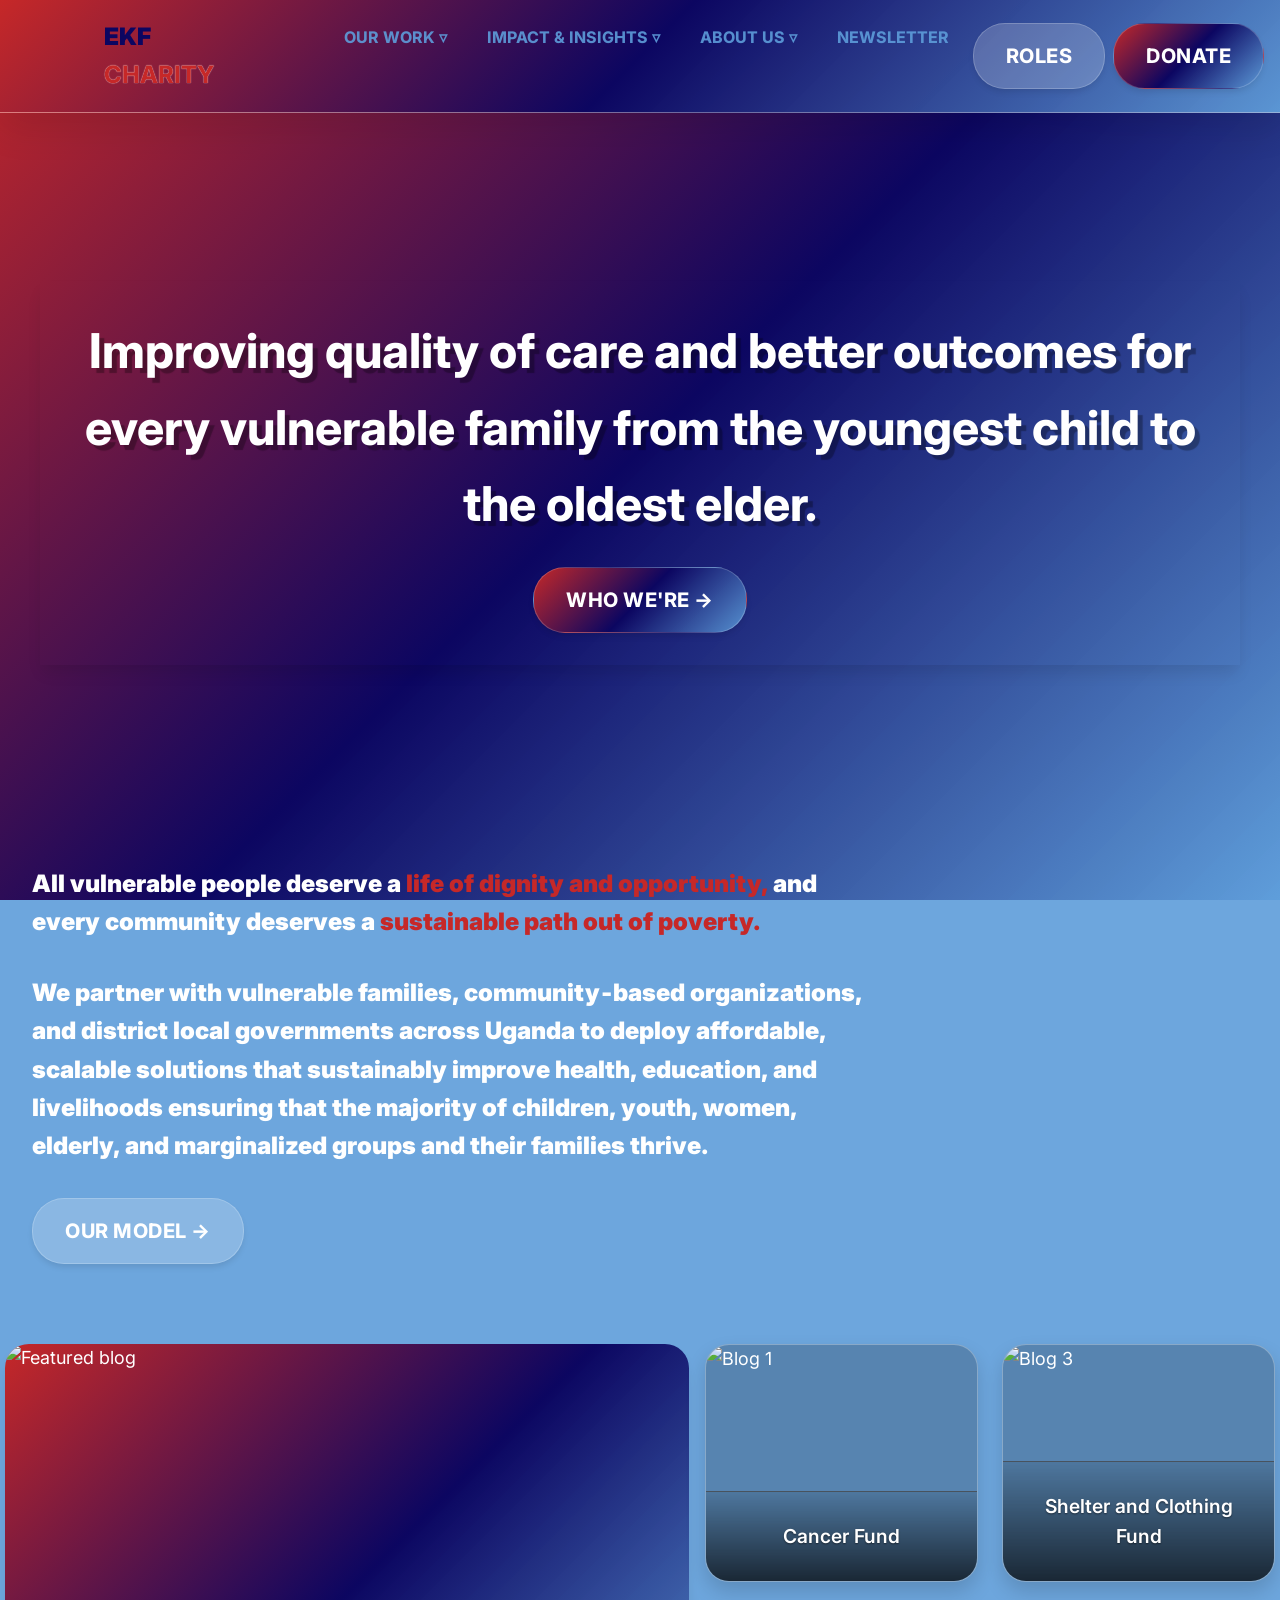
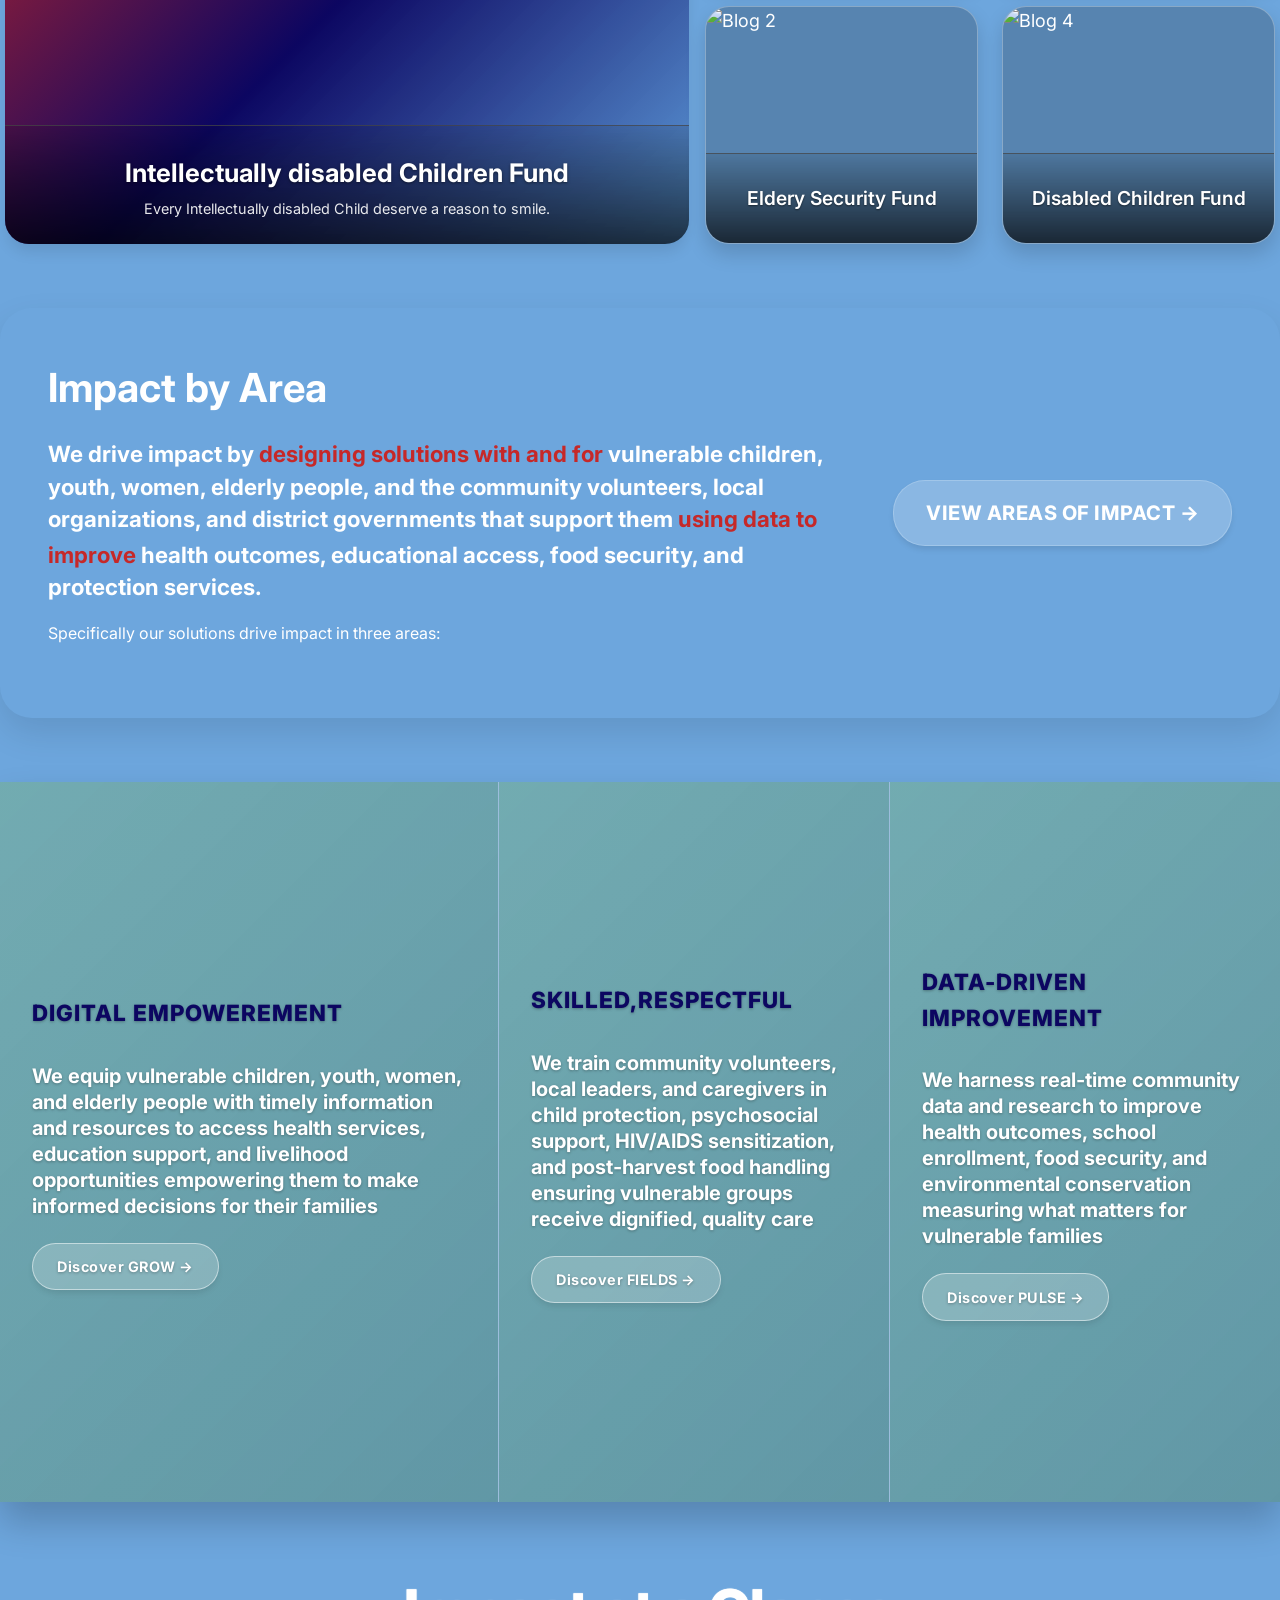
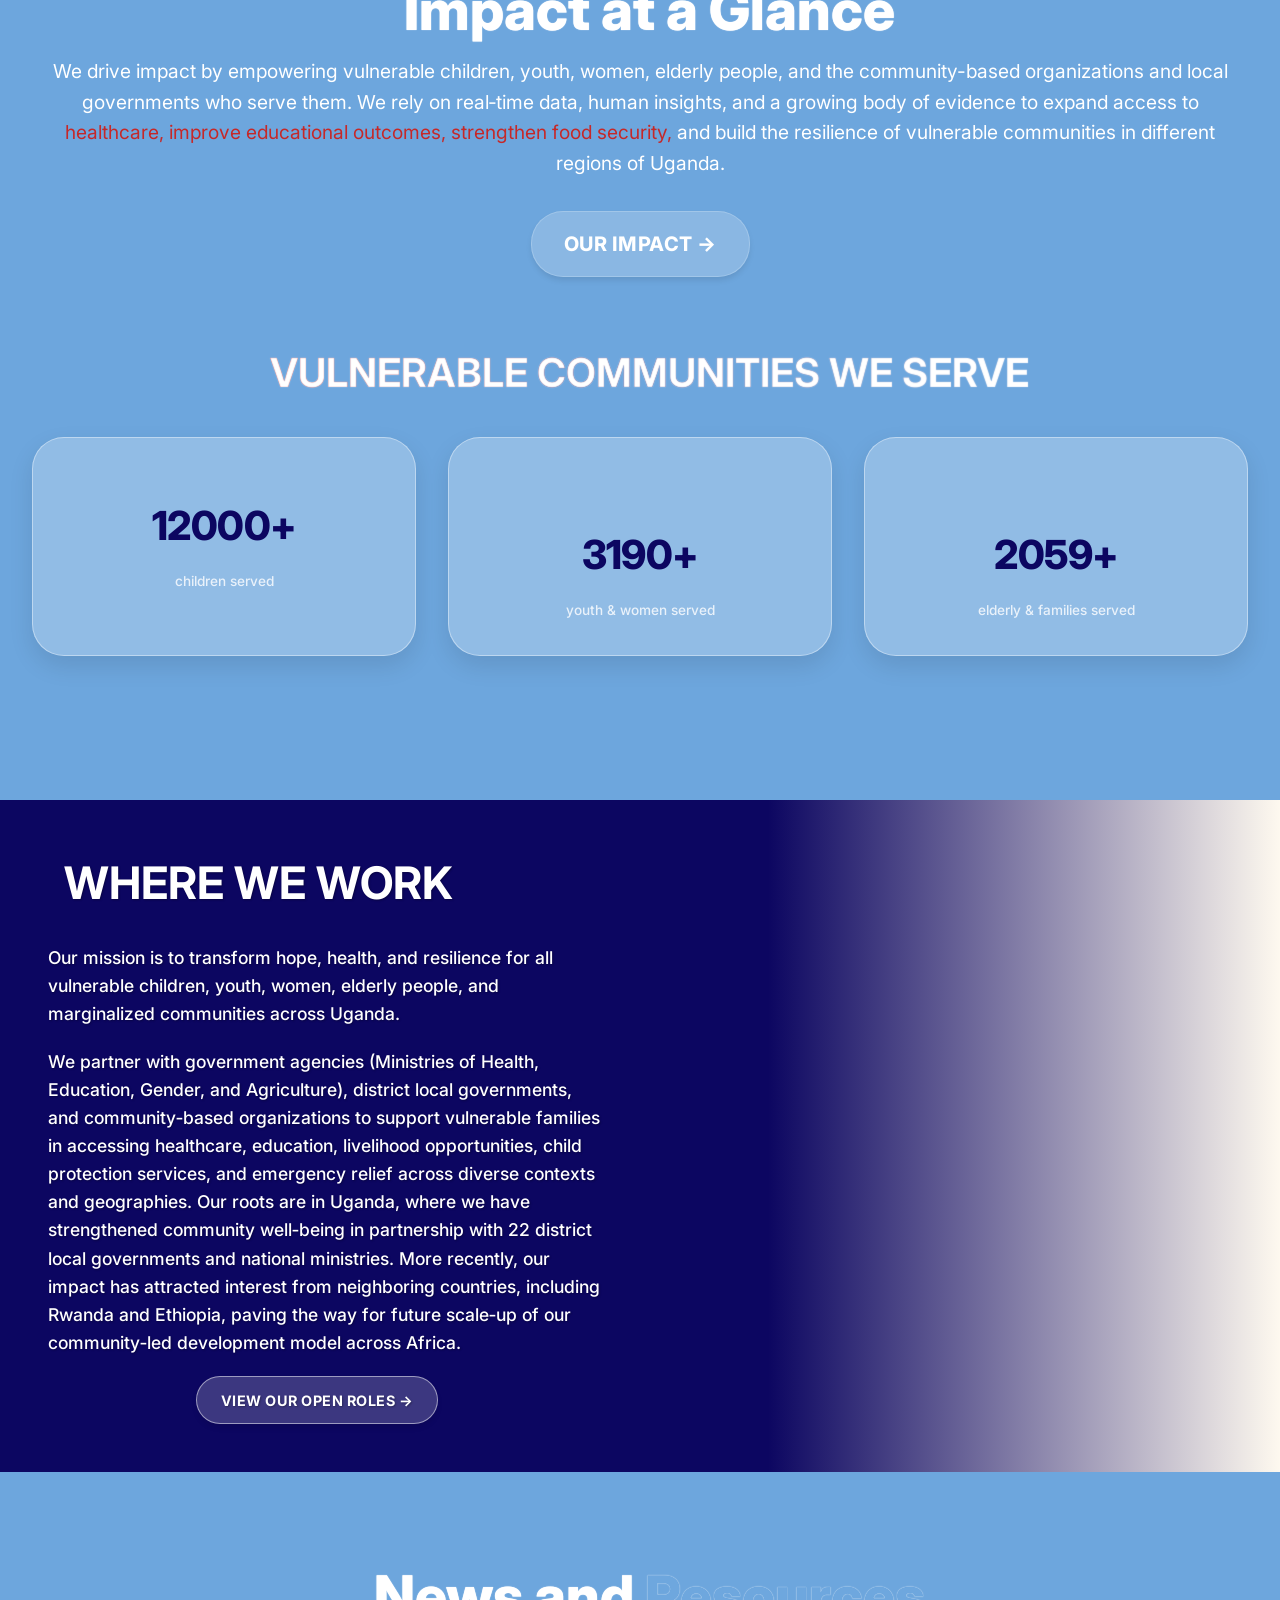
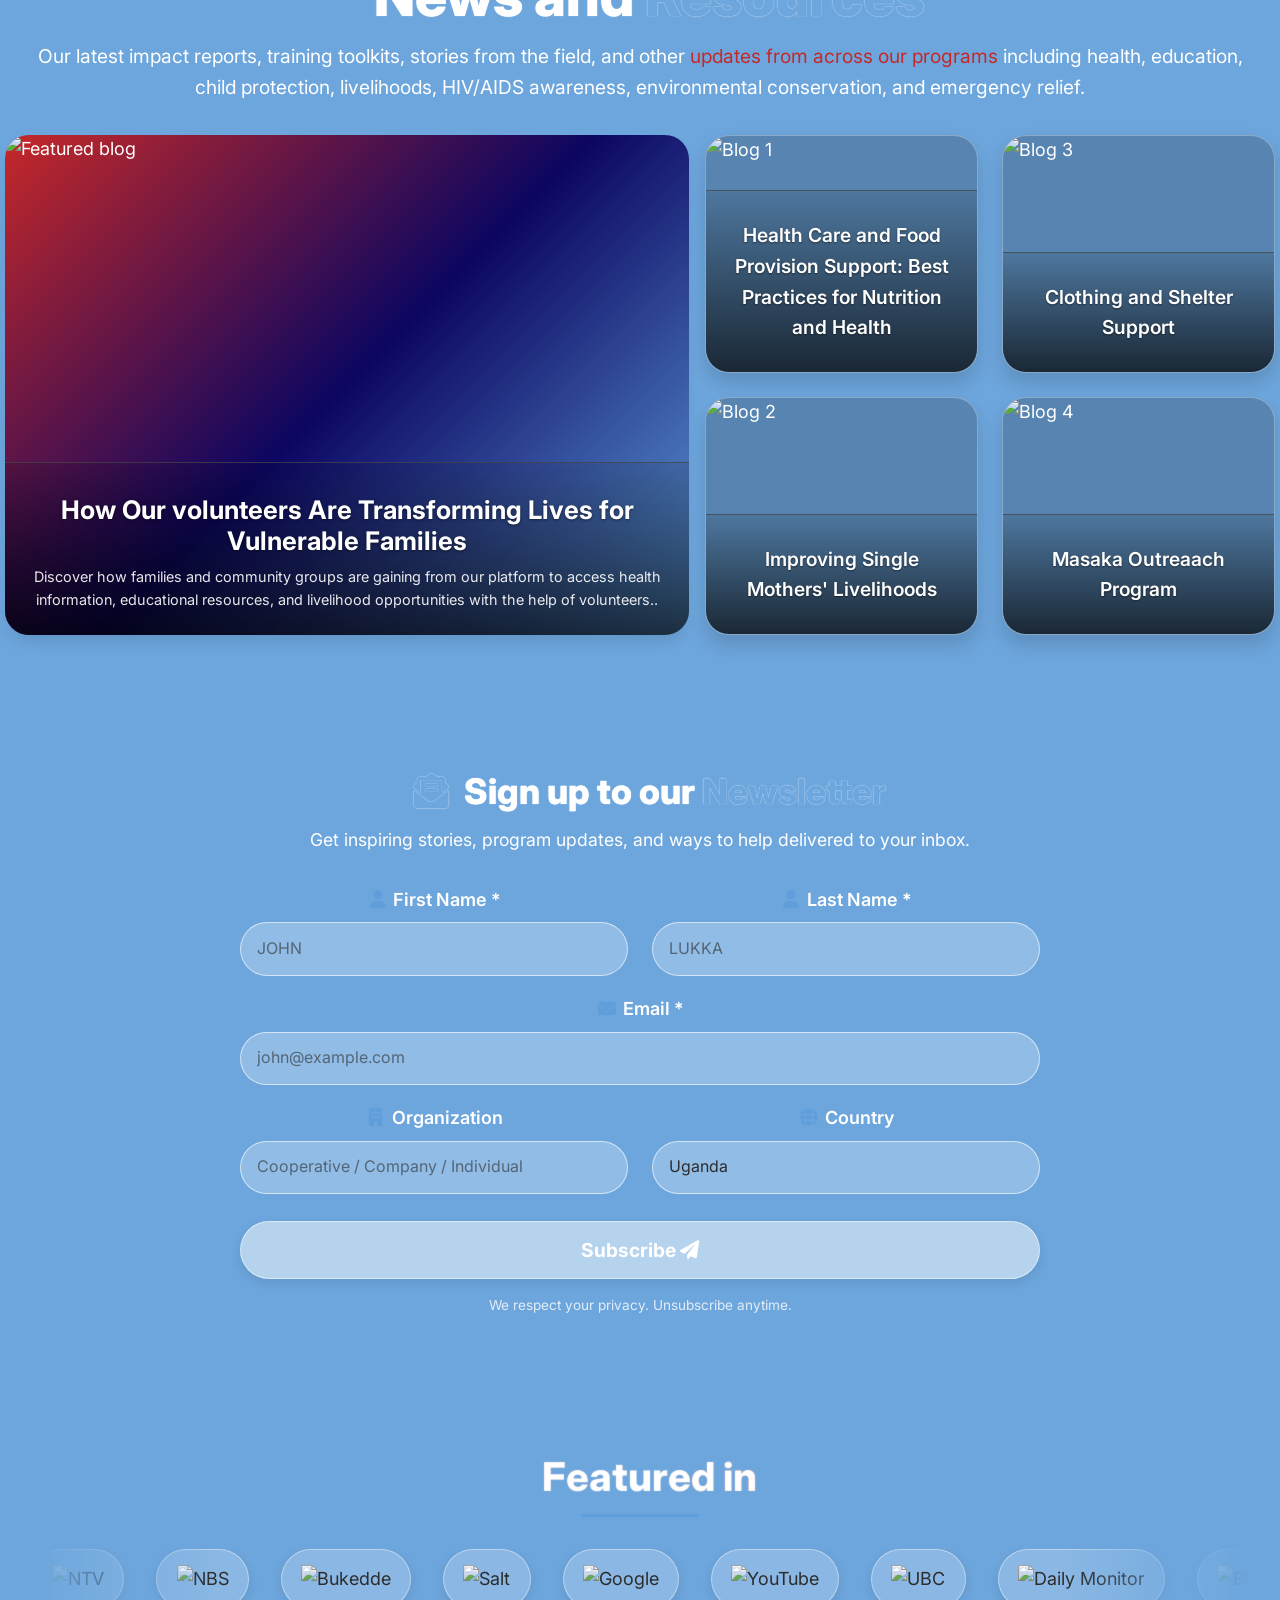
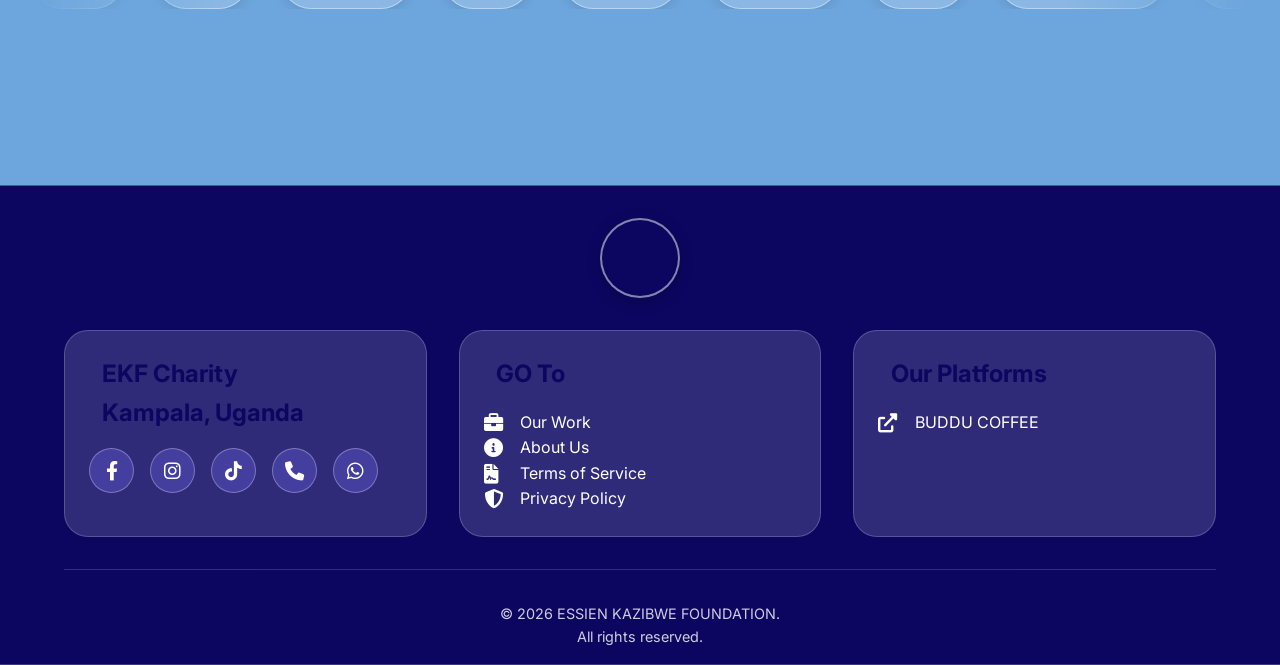
==== index.html @ 48230e26 "Add files via upload" ====
<!DOCTYPE html>
<html lang="en">
<head>
    <meta charset="UTF-8">
    <meta name="viewport" content="width=device-width, initial-scale=1.0">
    <title>EKF-Charity | The Charitable Destiny Changer</title>
    <!-- Font Awesome 6 (icons) & Google Font for readability -->
    <link rel="stylesheet" href="https://cdnjs.cloudflare.com/ajax/libs/font-awesome/6.0.0-beta3/css/all.min.css">
    <link href="https://fonts.googleapis.com/css2?family=Inter:opsz,wght@14..32,400;14..32,600;14..32,700&display=swap" rel="stylesheet">
    <link rel="stylesheet" href="style.css">
</head>
<body>

<!-- NAVIGATION BAR (Red & Green theme) -->
    <nav class="navbar">
        <div class="nav-container">
            <div class="logo">
                <i class="i-container" style= "background-image: url(images/logo.jpeg);"></i>
                <div class= "logo-container">
                <p><span>EKF</span></p>
                <p><span class="highlight">CHARITY</span></p>
                </div>    
            </div>
            <ul class="nav-menu" id="nav-menu">
                <div class="dropdown">

                    <a href="our-work.html" class="dropbtn" id="about-main-btn"><span>OUR WORK ▿</span></a>
                <div class="dropdown-content">
                    <a href="our-work.html#our-model">OUR MODEL</a>
                    <a href="our-work.html#sustainability">SUSTAINABILITY</a>
                    <a href="our-work.html#where-we-work">WHERE WE WORK</a>

                </div>
            </div>
                <div class="dropdown">
                <a href="impact-insights.html" class="dropbtn" id="about-main-btn"><span>IMPACT & INSIGHTS ▿</span></a>
                <div class="dropdown-content">
                    <a href="impact-insights.html#impact-at-a-glance">IMPACT AT A GLANCE</a>
                    <a href="impact-insights.html#impact-by-area">IMPACT BY AREA</a>
                    <a href="impact-insights.html#data-driven-impact">DATA-DRIVEN IMPACT</a>
                    <a href="impact-insights.html#impact-reports">IMPACT REPORTS</a>
                </div>
            </div>
                <div class="dropdown">
                <a href="about.html" class="dropbtn" id="about-main-btn"><span>ABOUT US ▿</span></a>
                <div class="dropdown-content">
                    <a href="about.html#mission-vision-01">MISSION & VISION</a>
                    <a href="about.html#our-team-01">OUR TEAM</a>
                    <a href="about.html#leadership-team">LEADERSHIP TEAM</a>
                    <a href="about.html#board-of-directors">BOARD OF DIRECTORS</a>
                    <a href="about.html#partners">PARTNERS</a>
                </div>
            </div>

            <div class="dropdown">
                <a href="#newsletter" class="dropbtn" id="about-main-btn"><span>NEWSLETTER</span></a>
                </div>

                <a class="btn-secondary" href="role.html">ROLES</a>
                <a class="btn-primary" href="https://flutterwave.com/donate/7qypp03qs9et">DONATE</a>
            </ul>
            <div class="hamburger"><i class="fas fa-bars"></i></div>
        </div>
    </nav>
    

    <!-- MAIN CONTENT  all "pages" are sections hidden/shown via JS -->
    <main>
        <!-- HERO SECTION (part of Home, but visible on all pages? We'll place it inside home) -->

        <section class="hero-section" id="hero">
            <div class="hero" style="background-image: url('images/index-img.jpg');">
                <div class="hero-overlay"></div>
                <div class="hero-content">
                    <h1 class="animate-up">Improving quality of care and better outcomes for every vulnerable family  from the youngest child to the oldest elder.</h1>
                   <div class="hero-buttons animate-up delay-2">
                        <a class="btn-primary" href="about.html">WHO WE'RE →</a>
                    </div>
                </div>
            </div>
        </section>
<div>
           <section class="welcome-section" id="welcome-section"> <!--line 1378-->
            <div class="welcome">
                <div class="welcome-overlay"></div>
                <div class="welcome-content">
                    <p class="animate-up">All vulnerable people deserve a <span>life of dignity and opportunity,</span> and<br>every community deserves a <span>sustainable path out of poverty.</span></p>
                    <p class="partner">We partner with vulnerable families, community‑based organizations, and district local governments across Uganda to deploy affordable, scalable solutions that sustainably improve health, education, and livelihoods ensuring that the majority of children, youth, women, elderly, and marginalized groups and their families thrive.</p>
                   <div class="welcome-buttons animate-up delay-2">
                        <a class="btn-secondary" href="our-work.html#our-model">OUR MODEL →</a>
                    </div>
                </div>
            </div>
        </section>
    </div>


    <div class="blog-grid">
    <!-- Featured blog (full height on left) -->
    <a href="https://flutterwave.com/donate/7qypp03qs9et" class="blog-featured">
        <div class="blog-card">
            <img src="images/help.jpg" alt="Featured blog">
            <div class="blog-overlay">
                <span class="blog-sticker"> DONATE</span>
                <h3>Intellectually disabled Children Fund</h3>
                   <p>Every Intellectually disabled Child deserve a reason to smile.</p>
            </div>
        </div>
    </a>

    <!-- Right side: two columns, each with two stacked blogs -->
    <div class="blog-columns">
        <div class="blog-col">
            <a href="https://flutterwave.com/donate/7qypp03qs9et" class="blog-item">
                <div class="blog-card">
                    <img src="images/sick.jpg" alt="Blog 1">
                    <div class="blog-overlay">
                        <span class="blog-sticker">DONATE</span>
                        <h4>Cancer Fund</h4>
                    </div>
                </div>
            </a>
            <a href="https://flutterwave.com/donate/7qypp03qs9et" class="blog-item">
                <div class="blog-card">
                    <img src="images/eldery.jpg" alt="Blog 2">
                    <div class="blog-overlay">
                        <span class="blog-sticker">DONATE</span>
                        <h4>Eldery Security Fund</h4>
                    </div>
                </div>
            </a>
        </div>
        <div class="blog-col">
            <a href="https://flutterwave.com/donate/7qypp03qs9et" class="blog-item">
                <div class="blog-card">
                    <img src="images/home.jpg" alt="Blog 3">
                    <div class="blog-overlay">
                        <span class="blog-sticker">DONATE</span>
                        <h4>Shelter and Clothing Fund</h4>
                    </div>
                </div>
            </a>
            <a href="https://flutterwave.com/donate/7qypp03qs9et" class="blog-item">
                <div class="blog-card">
                    <img src="images/food.jpg" alt="Blog 4">
                    <div class="blog-overlay">
                        <span class="blog-sticker">DONATE</span>
                        <h4>Disabled Children Fund</h4>
                    </div>
                </div>
            </a>
        </div>
    </div>
    </div>

    <section class="split-section" style="border: none; background: none;">
    <div class="split-container">
        <div class="split-text">
            <h2>Impact by Area</h2>
            <p class="lead">We drive impact by <span style="color: var(--red);">designing solutions with and for</span> vulnerable children, youth, women, elderly people, and the community volunteers, local organizations, and district governments that support them  <span style="color: var(--red);">using data to improve</span> health outcomes, educational access, food security, and protection services.</p>
            <p class="white">Specifically our solutions drive impact in three areas:</p>

        </div>
        <a class="btn-secondary" href="impact-insights.html#impact-area">VIEW AREAS OF IMPACT →</a>
    </div>
</section>
    
<section class="pulse-section" id="pulse-section">
    <div class="pulse" id="pulse-bg" style="background-image: url('images/impat-img.jpg');">
        <div class="team-columns">
            <!-- Column 1 (Mission)  wider -->
            <div class="team-column mission-column" data-bg="images/info.jpg">
               <div class="column-overlay"></div>
                <div class="column-content">
                    <h3>DIGITAL EMPOWEREMENT</h3>
                    <p class="quote">
                        We equip vulnerable children, youth, women, and elderly people with timely information and resources to access health services, education support, and livelihood opportunities  empowering them to make informed decisions for their families
                    </p>
                    <a class="btn-secondary col-btn" href="grow.html">Discover GROW →</a>
                </div>
            </div>
            <!-- Column 2 (Vision) -->
            <div class="team-column vision-column" data-bg="images/trainer.jpg">
                <div class="column-overlay"></div>
                <div class="column-content">
                    <h3>SKILLED,RESPECTFUL</h3>
                    <p class="quote">
                        We train community volunteers, local leaders, and caregivers in child protection, psychosocial support, HIV/AIDS sensitization, and post‑harvest food handling  ensuring vulnerable groups receive dignified, quality care
                    </p>
                    <a class="btn-secondary col-btn" href="fields.html">Discover FIELDS →</a>
                </div>
            </div>
            <!-- Column 3 (Values) -->
            <div class="team-column values-column" data-bg="https://res.cloudinary.com/dxd5hibh7/image/upload/v1773681238/IMG-20260316-WA0012_pb2olm.jpg">
                <div class="column-overlay"></div>
                <div class="column-content">
                    <h3>DATA-DRIVEN IMPROVEMENT</h3>
                    <p class="quote">
                        We harness real‑time community data and research to improve health outcomes, school enrollment, food security, and environmental conservation  measuring what matters for vulnerable families
                    </p>
                    <a class="btn-secondary col-btn" href="pulse.html">Discover PULSE →</a>
                </div>
            </div>
        </div>
    </div>
</section>


             <section class="about-section" id="mission-vision" style="justify-content: center; align-items: center; text-align: center;">
            <h2>Impact at a Glance</h2>
            <div class="mission-block">
                    <p>We drive impact by empowering vulnerable children, youth, women, elderly people, and the community-based organizations and local governments who serve them. We rely on real‑time data, human insights, and a growing body of evidence to expand access to <span style="color: var(--red);">healthcare, improve educational outcomes, strengthen food security,</span> and build the resilience of vulnerable communities in different regions of Uganda.</p>
                     
            </div>

                     <a class="btn-secondary" href="impact-insights.html#impact-at-a-glance" style="margin-top: 2rem;">OUR IMPACT →</a>

             <div class="price-section"> <!--LINE 1457-->
    <h2><i class="fas fa-chart-simple"></i>VULNERABLE COMMUNITIES WE SERVE</h2>
    <div class="price-cards">
        <!-- Card 1: -->
        <div class="price-card">
            <div class="price-meter" data-target="20000">
                <div class="price-value">
                    <span class="price-number">0</span><span>+</span>
                </div>
                <small>children served</small>
                <div class="meter-bar" hidden>
                    <div class="meter-fill-1"></div>
                </div>
            </div>
        </div>

        <!-- Card 2:-->
        <div class="price-card">
            <i class="fa-thin fa-children"></i>
            <div class="price-meter" data-target="5500">
                <div class="price-value">
                    <span class="price-number">0</span><span>+</span>
                </div>
                <small>youth & women served</small>
                <div class="meter-bar" hidden>
                    <div class="meter-fill-2"></div>
                </div>
            </div>
        </div>

        <!-- Card 3:  -->
        <div class="price-card">
            <i class="fa-solid fa-people-roof"></i>
            <div class="price-meter" data-target="3550">
                <div class="price-value">
                    <span class="price-number">0</span><span>+</span>
                </div>
                <small>elderly & families served</small>
                <div class="meter-bar" hidden>
                    <div class="meter-fill-3"></div>
                </div>
            </div>
        </div>
    </div>
</div>

        </section>

         <!-- WHERE WE WORK -->
<section class="partnership-glassy">
    <div class="partnership-bg">
        <img src="images/where.jpg" alt="Where We Work" loading="lazy">
    </div>
    <div class="partnership-overlay"></div>
    <div class="partnership-content">
        <h2>WHERE WE WORK</h2>
        <p>Our mission is to transform hope, health, and resilience for all vulnerable children, youth, women, elderly people, and marginalized communities across Uganda.</p>
        <p>We partner with government agencies (Ministries of Health, Education, Gender, and Agriculture), district local governments, and community‑based organizations to support vulnerable families in accessing healthcare, education, livelihood opportunities, child protection services, and emergency relief across diverse contexts and geographies. Our roots are in Uganda, where we have strengthened community well‑being in partnership with 22 district local governments and national ministries. More recently, our impact has attracted interest from neighboring countries, including Rwanda and Ethiopia, paving the way for future scale‑up of our community‑led development model across Africa.</p>
        <div class="hero-buttons animate-up delay-2">
                        <a class="btn-secondary col-btn" href="role.html#positions" style="margin-left: -1rem;">VIEW OUR OPEN ROLES →</a>
        </div>
    </div>
</section>

            <section class="about-section" id="mission-vision">
            <h2>News and <span style="color: var(--sky-blue);">Resources</span></h2>
            <div class="mission-block">
                <p>Our latest impact reports, training toolkits, stories from the field, and other <span style="color: var(--red);">updates from across our programs</span> including health, education, child protection, livelihoods, HIV/AIDS awareness, environmental conservation, and emergency relief.</p>
            </div>
            </section>

            <div class="blog-grid">
    <!-- Featured blog (full height on left) -->
    <a href="images/volunteers.jpg" class="blog-featured">
        <div class="blog-card">
            <img src="images/volunteers.jpg" alt="Featured blog">
            <div class="blog-overlay">
                <span class="blog-sticker"><i class="fa-solid fa-blog"></i> BLOG</span>
                <h3>How Our volunteers Are Transforming Lives for Vulnerable Families</h3>
                <p>Discover how families and community groups are gaining from our platform to access health information, educational resources, and livelihood opportunities with the help of volunteers..</p>
            </div>
        </div>
    </a>

    <!-- Right side: two columns, each with two stacked blogs -->
    <div class="blog-columns">
        <div class="blog-col">
            <a href="images/yell.jpg" class="blog-item">
                <div class="blog-card">
                    <img src="images/yell.jpg" alt="Blog 1">
                    <div class="blog-overlay">
                        <span class="blog-sticker"><i class="fa-solid fa-blog"></i> BLOG</span>
                        <h4>Health Care and Food Provision Support: Best Practices for Nutrition and Health</h4>
                    </div>
                </div>
            </a>
            <a href="images/mother-img.jpg" class="blog-item">
                <div class="blog-card">
                    <img src="images/mother-img.jpg" alt="Blog 2">
                    <div class="blog-overlay">
                        <span class="blog-sticker"><i class="fa-solid fa-blog"></i> BLOG</span>
                        <h4>Improving Single Mothers' Livelihoods</h4>
                    </div>
                </div>
            </a>
        </div>
        <div class="blog-col">
            <a href="images/give.jpg" class="blog-item">
                <div class="blog-card">
                    <img src="images/give.jpg" alt="Blog 3">
                    <div class="blog-overlay">
                       <span class="blog-sticker"><i class="fa-solid fa-blog"></i> BLOG</span>
                        <h4>Clothing and Shelter Support</h4>
                    </div>
                </div>
            </a>
            <a href="images/love.jpg" class="blog-item">
                <div class="blog-card">
                    <img src="images/love.jpg" alt="Blog 4">
                    <div class="blog-overlay">
                        <span class="blog-sticker"><i class="fa-solid fa-blog"></i> BLOG</span>
                        <h4>Masaka Outreaach Program</h4><span id="newsletter"></span>
                    </div>
                </div>
            </a>
        </div>
    </div>
    </div>

    <section class="about-section" id="mission-vision">
         <section class="newsletter-section">
    <div class="newsletter-container">
        <div class="newsletter-header">
            <h2><i class="fas fa-envelope-open-text"></i> Sign up to our <span>Newsletter</span></h2>
            <p>Get inspiring stories, program updates, and ways to help delivered to your inbox.</p>
        </div>
        <form id="newsletterForm" class="newsletter-form">
            <div class="form-row">
                <div class="form-group">
                    <label for="firstname"><i class="fas fa-user"></i> First Name *</label>
                    <input type="text" id="firstname" name="firstname" placeholder="JOHN" required>
                </div>
                <div class="form-group">
                    <label for="lastname"><i class="fas fa-user"></i> Last Name *</label>
                    <input type="text" id="lastname" name="lastname" placeholder="LUKKA" required>
                </div>
            </div>
            <div class="form-group">
                <label for="email"><i class="fas fa-envelope"></i> Email *</label>
                <input type="email" id="email" name="email" placeholder="john@example.com" required>
            </div>
            <div class="form-row">
                <div class="form-group">
                    <label for="organization"><i class="fas fa-building"></i> Organization</label>
                    <input type="text" id="organization" name="organization" placeholder="Cooperative / Company / Individual">
                </div>
                <div class="form-group">
                    <label for="country"><i class="fas fa-globe"></i> Country</label>
                    <input type="text" id="country" name="country" placeholder="Uganda" value="Uganda">
                </div>
            </div>
            <button type="submit" class="btn-newsletter">Subscribe <i class="fas fa-paper-plane"></i></button>
            <p class="form-note">We respect your privacy. Unsubscribe anytime.</p>
        </form>
        <div id="formSuccess" class="form-success" style="display: none;">
            <i class="fas fa-check-circle"></i> Thank you for subscribing! You'll hear from us soon.
        </div>
    </div>
</section>

      <section class="featured" id="featured">
    <h2>Featured in</h2>
    <div class="marquee">
        <div class="marquee-track">
            <!-- First set -->
            <span class="media-item">
                <img src="images/ntv-img.jpg" alt="NTV" loading="lazy">
            </span>
            <span class="media-item">
                <img src="images/nbs-img.png" alt="NBS" loading="lazy">
            </span>
            <span class="media-item">
                <img src="images/bukedde-img.png" alt="Bukedde" loading="lazy">
            </span>
            <span class="media-item">
                <img src="images/salt-img.jpg" alt="Salt" loading="lazy">
            </span>
            <span class="media-item">
                <img src="https://upload.wikimedia.org/wikipedia/commons/thumb/2/2f/Google_2015_logo.svg/200px-Google_2015_logo.svg.png" alt="Google" loading="lazy">
            </span>
            <span class="media-item">
                <img src="https://upload.wikimedia.org/wikipedia/commons/thumb/b/b8/YouTube_Logo_2017.svg/200px-YouTube_Logo_2017.svg.png" alt="YouTube" loading="lazy">
            </span>
            <span class="media-item">
                <img src="images/ubc.png" alt="UBC" loading="lazy">
            </span>
            <span class="media-item">
                <img src="images/daily-monitor-img.jpg" alt="Daily Monitor" loading="lazy">
            </span>
            <span class="media-item">
                <img src="images/bbc-image.png" alt="BBC" loading="lazy">
            </span>
            <!-- Duplicate set for seamless loop -->
            <span class="media-item">
                <img src="images/ntv-img.jpg" alt="NTV" loading="lazy">
            </span>
            <span class="media-item">
                <img src="images/nbs-img.png" alt="NBS" loading="lazy">
            </span>
            <span class="media-item">
                <img src="images/bukedde-img.png" alt="Bukedde" loading="lazy">
            </span>
            <span class="media-item">
                <img src="images/salt-img.jpg" alt="Salt" loading="lazy">
            </span>
            <span class="media-item">
                <img src="https://upload.wikimedia.org/wikipedia/commons/thumb/2/2f/Google_2015_logo.svg/200px-Google_2015_logo.svg.png" alt="Google" loading="lazy">
            </span>
            <span class="media-item">
                <img src="https://upload.wikimedia.org/wikipedia/commons/thumb/b/b8/YouTube_Logo_2017.svg/200px-YouTube_Logo_2017.svg.png" alt="YouTube" loading="lazy">
            </span>
            <span class="media-item">
                <img src="images/ubc.png" alt="UBC" loading="lazy">
            </span>
            <span class="media-item">
                <img src="images/daily-monitor-img.jpg" alt="Daily Monitor" loading="lazy">
            </span>
            <span class="media-item">
                <img src="images/bbc-image.png" alt="BBC" loading="lazy">
            </span>
        </div>
    </div>
</section>

        </section>


        <!-- SIGNUP PAGE -->
        <section id="signup" class="page" style="display: none;">
            <div class="form-container">
                <p style="color:#2E7D32;"><i class="fas fa-user-plus"></i> Join BUDDU RURAL COFFEE GROWERS, TRADERS & PROCESSORS COOPERATIVE</P>
                <form id="signupForm">
                    <label><i class="fas fa-user"></i> Full name</label>
                    <input type="text" placeholder="Enter Full Name" required>

                    <label><i class="fas fa-phone"></i> Phone (for WhatsApp)</label>
                    <input type="tel" placeholder="+256 7XX XXX XXX" required>

                    <label><i class="fas fa-tag"></i> I am a</label>
                    <select required>
                        <option value="">Select role</option>
                        <option value="farmer">Farmer</option>
                        <option value="trader">Trader</option>
                        <option value="processor">Processor</option>
                    </select>

                    <label><i class="fas fa-envelope"></i> Email (optional)</label>
                    <input type="email" placeholder="you@example.com">

                    <label><i class="fas fa-lock"></i> Password</label>
                    <input type="password" placeholder="********" required>

                    <button type="submit" class="btn-primary btn-block">Register <i class="fas fa-check"></i></button>
                </form>
                <p class="legal-note">By joining you agree to our <a href="#" onclick="openModal('tos')">Terms</a> and <a href="#" onclick="openModal('pp')">Privacy</a>.</p>
            </div>
        </section>
       <!-- learn roles right here--->
    </main>

<!-- Sidebar (off-canvas menu) -->
<div class="sidebar" id="sidebar">
    <div class="sidebar-header">
        <div class="sidebar-logo">
            <img src="images/logo.jpeg" alt="ekf Logo">
            <span>EKF-CHARITY</span>
        </div>
        <button class="close-sidebar" id="closeSidebar">&times;</button>
    </div>
    <ul class="sidebar-menu">
        <li><a href="index.html">Home</a></li>
        <li><a href="our-work.html">Our Work ▿</a></li>
        <li><a href="impact-insights.html">Impact & Insights ▿</a></li>
        <li><a href="about.html">About Us ▿</a></li>
        <li><a href="role.html">Roles</a></li>
        <li><a href="#newsletter">Newsletter</a></li>
    </ul>
    <div class="sidebar-footer">
        <p>📞 <a href="tel:+256751545436">Call Now</a></p>
        <p>💬 <a href="https://wa.me/256701715505" target="_blank">WhatsApp</a></p>
        <div class="social-links">
            <a href="#"><i class="fab fa-facebook"></i></a>
            <a href="#"><i class="fab fa-twitter"></i></a>
            <a href="#"><i class="fab fa-instagram"></i></a>
            <a href="https://www.tiktok.com/@ekfcharity"><i class="fa-brands fa-tiktok"></i></a>
        </div>
    </div>
</div>

<!-- Overlay for when sidebar is open -->
<div class="sidebar-overlay" id="sidebarOverlay"></div>

    
    <footer>
    <div class="logo">
        <i class="i-container" style="background-image: url(images/logo.jpeg);"></i>
    </div>
    <div class="footer-content">
        <div class="footer-section">
            <h4>EKF Charity<BR> Kampala, Uganda</h4>
            <div class="social-links">
                <a href="https://facebook.com/@ekfcharity" class="social-icon" target="_blank"><i class="fab fa-facebook-f"></i></a>
                <a href="https://instagram.com/@ekfcharity" class="social-icon" target="_blank"><i class="fab fa-instagram"></i></a>
                <a href="https://www.tiktok.com/@ekfcharity" class="social-icon" target="_blank"><i class="fab fa-tiktok"></i></a>
                <a href="tel:+256751545436" class="social-icon" target="_blank"><i class="fas fa-phone"></i></a>
                <a href="https://wa.me/256751545436" class="social-icon" target="_blank"><i class="fab fa-whatsapp"></i></a>
            </div>
        </div>
        <div class="footer-section">
            <h4>GO To</h4>
            <a href="our-work.html"><i class="fa-solid fa-briefcase"></i> Our Work</a>
            <a href="about.html"><i class="fa-solid fa-circle-info"></i> About Us</a>
            <a href="#tos" id="tos" onclick="openModal('tos')"><i class="fas fa-file-contract"></i> Terms of Service</a>
            <a href="#pp" id="pp" onclick="openModal('pp')"><i class="fas fa-shield"></i> Privacy Policy</a>
        </div>
        <div class="footer-section">
            <h4>Our Platforms</h4>
            <a href="https://buddu-coffee.vercel.app" target="_blank"><i class="fas fa-external-link-alt"></i> BUDDU COFFEE</a>
        </div>
    </div>
    <div class="footer-bottom">
        &copy; 2026 ESSIEN KAZIBWE FOUNDATION.
        <p>All rights reserved.</p>
    </div>
</footer>

<!-- Fixed Glassy Button to navigate to News & Resources page -->
<a href="news-resources.html" class="fixed-glass-btn" title="News & Resources" style="display: none;">
    <i class="fas fa-newspaper"></i>
</a>

    <!-- MODALS for ToS, PP, FAQ -->
    <div id="modal" class="modal">
        <div class="modal-content">
            <span class="close" onclick="closeModal()">&times;</span>
            <div id="modal-body"></div>
        </div>
    </div>

         <!--Start of Tawk.to Script-->
<script type="text/javascript">
var Tawk_API=Tawk_API||{}, Tawk_LoadStart=new Date();
(function(){
var s1=document.createElement("script"),s0=document.getElementsByTagName("script")[0];
s1.async=true;
s1.src='https://embed.tawk.to/69c9298aecf7021c36680246/1jksskhmr';
s1.charset='UTF-8';
s1.setAttribute('crossorigin','*');
s0.parentNode.insertBefore(s1,s0);
})();
</script>
<!--End of Tawk.to Script-->

    <script src="script.js"></script>
</body>
    </html>
---- style.css ----
*{
    margin: 0;
    padding: 0;
    line-height: 1.6;
    box-sizing: border-box;
    font-family: 'Inter', sans-serif;
}
html {
    scroll-behavior: smooth;
}

body {
  position: relative;
  color: var(--dark-text);
  line-height: 1.6;
  font-size: 18px;
  transition: font-size 0.2s;
  overflow-x: hidden;
  background: var(--sky-blue); /* fallback green tint */
}

/* Blurred background image */
body::before {
  content: '';
  position: fixed;
  top: 0;
  left: 0;
  width: 100%;
  height: 100%;
  z-index: -2;
  background-image: url('');
  background-size: cover;
  background-position: center;
  background-attachment: fixed;
  filter: blur(8px);        /* adjust blur intensity: 4px to 12px */
  transform: scale(1.05);   /* prevents white edges due to blur */
}

/* Semi‑transparent green overlay */
body::after {
  content: '';
  position: fixed;
  top: 0;
  left: 0;
  width: 100%;
  height: 100%;
  z-index: -1;
  background: var(--hero-bg);
}
.body-container {
    width: 100%;
    max-width: 1200px;
    margin: 0 auto;
    padding: 0 20px;
    max-width: 100%;
}

/* colors: red #C62828, green #2E7D32, white #ffffff, brown #8B4513 */

:root {
   
  /* ========== TYPOGRAPHY (you already have this) ========== */
  --font-base: 1rem;
  --font-xs: calc(var(--font-base) * 0.75);
  --font-sm: calc(var(--font-base) * 0.875);
  --font-md: var(--font-base);
  --font-lg: calc(var(--font-base) * 1.25);
  --font-xl: calc(var(--font-base) * 1.5);
  --font-2xl: calc(var(--font-base) * 2);
  --font-3xl: calc(var(--font-base) * 2.5);
  --font-4xl: calc(var(--font-base) * 3);
  --font-bold-sm: bold;
  --font-bold-md: 750;
  --font-bold-lg: 1000;

  --h1-size: var(--font-4xl);
  --h2-size: var(--font-3xl);
  --h3-size: var(--font-2xl);
  --h4-size: var(--font-xl);
  --h5-size: var(--font-lg);
  --h6-size: var(--font-md);
  --body-size: var(--font-md);
  --lead-size: var(--font-lg);
  --small-size: var(--font-sm);
  
  /* ========== BRAND COLORS ========== */
  --red: #C62828;
  --sky-blue: #5d9ddae5;
  --white: #ffffff;
  --dark-blue: #0c0661;
  --light-bg: #f9f5f0;
  --dark-text: #2c2c2c;
  --light-text: #4a4a4a;
  --border-color: rgba(255, 255, 255, 0.2);
  --text-color:linear-gradient(135deg, #0c0661, #5d9ddae5, #C62828);
  --hero-bg: linear-gradient(135deg, #C62828, #0c0661, #5d9ddae5);
  
  /* ========== SPACING (consistent gaps) ========== */
  --space-xs: 0.25rem;   /* 4px */
  --space-sm: 0.5rem;    /* 8px */
  --space-md: 1rem;      /* 16px */
  --space-lg: 2rem;      /* 32px */
  --space-xl: 4rem;      /* 64px */
  --space-2xl: 6rem;     /* 96px */
  --letter-spacing-sm: 0.5px;
  --letter-spacing-md: 1px;
  --letter-spacing-lg: 1.5px;
  
  /* Container max widths */
  --container-sm: 640px;
  --container-md: 768px;
  --container-lg: 1024px;
  --container-xl: 1280px;
  --container-2xl: 1400px;
  
  /* ========== BORDERS ========== */
  --border-radius-sm: 0.5rem;    /* 8px */
  --border-radius-md: 1rem;      /* 16px */
  --border-radius-lg: 1.5rem;    /* 24px */
  --border-radius-xl: 2rem;      /* 32px */
  --border-radius-full: 9999px;
  
  --border-width-thin: 1px;
  --border-width-medium: 2px;
  --border-width-thick: 3px;
  
  /* ========== SHADOWS ========== */
  --shadow-sm: 0 1px 2px 0 rgba(0, 0, 0, 0.05);
  --shadow-md: 0 4px 6px -1px rgba(0, 0, 0, 0.1);
  --shadow-lg: 0 10px 15px -3px rgba(0, 0, 0, 0.1);
  --shadow-xl: 0 20px 25px -5px rgba(0, 0, 0, 0.1);
  --shadow-2xl: 0 25px 50px -12px rgba(0, 0, 0, 0.25);
  
  /* Glassy shadows (specific to your design) */
  --shadow-glass: 0 15px 35px rgba(0, 0, 0, 0.1);
  --shadow-glass-hover: 0 20px 40px rgba(0, 0, 0, 0.15);
  
  /* ========== GLASSMORPHISM ========== */
  --glass-bg: rgba(255, 255, 255, 0.2);
  --glass-bg-hover: rgba(255, 255, 255, 0.3);
  --glass-border: rgba(255, 255, 255, 0.4);
  --glass-blur: blur(6px);
  --glass-blur-light: blur(4px);
  
  /* ========== TRANSITIONS ========== */
  --transition-fast: 150ms ease;
  --transition-normal: 250ms ease;
  --transition-slow: 350ms ease;
  
  /* ========== Z-INDEX LAYERS ========== */
  --z-negative: -1;
  --z-elevate: 1;
  --z-dropdown: 100;
  --z-sticky: 200;
  --z-modal: 1000;
  --z-popover: 1100;
  --z-toast: 1200;
  
  /* ========== BREAKPOINTS ========== */
  --breakpoint-sm: 640px;
  --breakpoint-md: 768px;
  --breakpoint-lg: 1024px;
  --breakpoint-xl: 1280px;
  --breakpoint-2xl: 1536px;
}

/* ========== GLASSY NAVBAR ========== */


.navbar {
  background:  var(--hero-bg), var(--glass-bg);
  box-shadow: var(--shadow-glass);
  position: relative;
  top: 0;
  z-index: var(--z-dropdown);
  border-bottom: var(--border-width-thin) solid var(--glass-border);
  position: sticky;
}

.nav-container {
  display: flex;
  align-items: center;
  justify-content: space-between;
  padding: var(--space-md);
  flex-wrap: wrap;
  max-width: var(--container-2xl);
  margin: 0 auto;
}

/* Logo area – keep brand colours but add subtle glow */

.logo {
    display: flex;
    align-items: center;
    gap: var(--space-sm);
    font-size: var(--font-xl);
    font-weight: var(--font-bold-lg);
    color: var(--dark-blue);
}
 .i-container {
    padding: 0;
    border: var(--border-width-thin) solid transparent;
    height: 80px;
    width: 80px;
    background-color: transparent;
    justify-content: center;
    align-items: center;
    display: flex;
}

.logo .highlight {
  font-size: var(--font-xl);
  font-weight:  var(--font-bold-md);
  color: var(--red);
  text-shadow: 0 0 1px var(--white);
}

/* Nav menu items – glassy pills */
.nav-menu {
  display: flex;
  list-style: none;
  gap: var(--space-sm);
  flex-wrap: wrap;
}

.nav-menu li {
  display: flex;
  align-items: center;
  gap: var(--space-xs);
  padding: var(--space-sm) var(--space-md);
  border-radius: 40px;
  cursor: pointer;
  font-weight: var(--font-bold-md);
  transition: all 0.2s;
  background: rgba(255, 255, 255, 0.15);
  border: 1px solid rgba(255, 255, 255, 0.3);
}

.nav-menu li i {
  font-size: 1.2rem;
}

.nav-menu li.active {
  background: var(--red);
  color: var(--white);
  border-color: rgba(255, 255, 255, 0.6);
}

.nav-menu li:hover {
  background: rgba(255, 255, 255, 0.3);
  transform: translateY(-2px);
}

/* ========== GLASSY DROPDOWN ========== */
.dropdown {
  position: relative;
  display: inline-block;
}

.dropbtn {
  border-radius: var(--border-radius-xl);
  padding: var(--space-sm) var(--space-md);
  font-weight: var(--font-bold-md);
  cursor: pointer;
  transition: all 0.2s;
  font-family: inherit;
  font-size: var(--font-base);
  text-decoration: none;
  color: var(--sky-blue);
}

.dropbtn:hover {
  background: var(--glass-bg-hover);
  border-color: var(--sky-blue);
  color: var(--white);
}

.dropbtn.active {
  background: var(--glass-bg-hover);
  border-color: var(--sky-blue);
  color: var(--white);
}

.dropdown-content {
  display: none;
  position: absolute;
  top: 60%;
  left: 0;
  min-width: 220px;
  background: var(--glass-bg);
  border-radius: 20px;
  border: 1px solid var(--glass-bg-hover);
  box-shadow: var(--shadow-xl);
  z-index: var(--z-dropdown);
  overflow: hidden;
  animation: slideUp 0.5s ease;
}

.dropdown-content a {
  color: var(--dark-text);
  padding: var(--space-sm) var(--space-md);
  text-decoration: none;
  display: block;
  margin-top: var(--space-sm);
  font-weight: var(--font-bold-md);
  transition: all 1s;
  border-bottom: 1px solid var(--border-color);
}

.dropdown-content a:last-child {
  border-bottom: none;
}

.dropdown-content a:hover {
  background: var(--sky-blue);
  color: var(--white);
  padding-left: var(--space-md);
}

.dropdown:hover .dropdown-content {
  display: block;
}

.dropdown:hover .dropbtn {
  background: var(--glass-bg);
  border-color: var(--sky-blue);
}

.hamburger {
    display: none;
    font-size: 2.5rem;
    cursor: pointer;
    color: var(--white);
}

.hamburger:hover {
  transform: scale(1.03) rotate(90deg);
     
}

/* Mobile adjustments */
@media (max-width: 900px) {
  .logo p span {
    color: var(--sky-blue);
    font-size: var(--font-base);
  }
  .logo .highlight {
    font-size: var(--font-base);
  }
  .navbar {
    background: #0c0661d0;
    padding: 0;
  }
  .nav-menu {
    display: none;
  }
  .hamburger {
    display: block;
  }
  .come {
    color: white; /* lighter brown to stand out */
    font-weight: 100;
    font-size: 0.1rem;
}
}

.responsive-small p { font-size: 0.2rem; }
.responsive-small h2, h2, h3, h4 { font-size: 0.5rem; }



/* Fixed Glassy Button */
.fixed-glass-btn {
    position: fixed;
    top: 120px;
    right: 30px;
    width: 60px;
    height: 60px;
    background: rgba(255, 255, 255, 0.2);
    border-radius: 50%;
    display: flex;
    align-items: center;
    justify-content: center;
    color: white;
    font-size: 1.8rem;
    text-decoration: none;
    box-shadow: 0 4px 15px rgba(0, 0, 0, 0.2);
    border: 1px solid rgba(255, 255, 255, 0.4);
    transition: all 0.3s ease;
    z-index: 1000;
}

.fixed-glass-btn:hover {
    background: var(--sky-blue);
    color: #1e3a1e;
    transform: scale(1.1);
    border-color: white;
    box-shadow: 0 8px 25px rgba(0, 0, 0, 0.3);
}

@media (max-width: 768px) {
    .fixed-glass-btn {
        width: 50px;
        height: 50px;
        font-size: 1.4rem;
        top: 20px;
        right: 20px;
    }
}


/* ========== GLASSY HERO SECTION ========== */
.hero {
  position: relative;
  background-size: cover;
  background-position: center;
  overflow: hidden;
  display: flex;
  align-items: center;
  justify-content: center;
  padding: var(--space-xl) var(--space-lg);
  min-height: 80vh;
  width: 100%;
}

/* Glassy overlay with new brand color var(--sky-blue) */
.hero-overlay {
  position: absolute;
  top: 0;
  left: 0;
  width: 100%;
  height: 100%;
  z-index: 0;
}

/* Hero content panel – also glassy */
.hero-content {
  position: relative;
  z-index: 1;
  max-width: 1200px;
  margin: 0 auto;
  padding: var(--space-lg);
  box-shadow: var(--shadow-lg);
  text-align: center;
  color: var(--white);
  transition: all 0.3s ease;
}

/* Optional: subtle hover lift for the content card */
.hero-content:hover {
  transform: translateY(-5px);
}

/* Typography inside hero */
.hero-content h1 {
  font-size: var(--font-4xl);
  font-weight: var(--font-bold-md);
  margin-bottom: 1rem;
  text-shadow: 5px 5px 1px rgba(0, 0, 0, 0.3);
  color: var(--white);
  position: relative;
  display: inline-block;
  padding-bottom: 0.5rem;
}

.hero-content p {
  font-size: var(--font-lg);
  font-weight: var(--font-normal);
  margin-bottom: var(--space-lg);
  text-shadow: 0 1px 3px rgba(0, 0, 0, 0.2);
  animation: slideLeftAndFade 20s ease-in-out infinite;
}

.yellow {
  color: #f9f9c7;
  font-weight: var(--font-bold-md);
  font-size: var(--font-2xl);
  text-shadow: 0 0 5px rgba(0,0,0,0.2);
}

/* Buttons inside hero (already glassy from previous step, but ensure they inherit) */
.hero-buttons {
  display: flex;
  gap: 1.5rem;
  justify-content: center;
  flex-wrap: wrap;
}

/* Responsive adjustments */
@media (max-width: 768px) {
  .hero {
    padding: 2rem 1rem;
    min-height: 60vh;
  }
  .hero-content {
    padding: 1.5rem;
  }
  .hero-content h1 {
    font-size: 2rem;
  }
  .hero-content p {
    font-size: 1rem;
  }
  .yellow {
    font-size: 1.5rem;
  }
}


/* ========== GLASSY ABOUT CONTAINER ========== */
.about-container {
  display: block;
  padding: 2rem;
  font-family: 'Inter', 'Segoe UI', sans-serif;
  background: rgba(255, 255, 255, 0.2);
  border-radius: 2rem;
  margin: 2rem auto;
  max-width: 1400px;
  border: 1px solid rgba(255, 255, 255, 0.4);
  box-shadow: 0 15px 35px rgba(0, 0, 0, 0.1);
}

/* ========== SECTION STYLES ========== */
.about-section {
  text-align: center;
  padding: 1rem;
  margin: 1rem;
  text-align: center;
}

.about-section h2 {
  font-size: 2.5rem;
  color: var(--white);
  text-shadow: 0 0 1px var(--white);
  display: inline-block;
  padding-left: 1.2rem;
  font-size: 3.5rem;
  font-weight: 800;
}

.about-section h3 {
  font-size: var(--font-2xl);
  color: var(--white);
  margin: var(--space-lg) 0 var(--space-md) 0;
  font-weight: var(--font-bold-md);
  position: relative;
  display: inline-block;
}

.about-section h3::after {
  content: '';
  position: absolute;
  bottom: -8px;
  left: 0;
  width: 60px;
  height: 3px;
  background: var(--sky-blue);
  border-radius: 3px;
}

.about-section h4 {
  font-size: var(--font-lg);
  color: var(--brown-dark);
  margin: var(--space-md) 0 var(--space-sm) 0;
  font-weight: var(--font-bold-md);
}

.about-section p {
  color: white;
  line-height: 1.6;
}

/* ========== GLASSY MISSION BLOCK ========== */
.mission-block {
  transition: all 0.3s ease;
}

.mission-block p {
  font-size: 1.2rem;
}

.mission-block strong {
  font-size: 1.8rem;
  color: var(--white);
}

.sustainability-block {
  margin-top: -10px;
  padding: 2.5rem;
  transition: all 0.3s ease;
}

.mission-block blockquote {
  font-size: 1.6rem;
  font-style: italic;
  color: white;
  margin: 1.5rem 0;
  padding: 1rem 2rem;
  background: rgba(118, 236, 23, 0.1);
  border-radius: 50px 20px 20px 50px;
  border-left: 6px solid var(--sky-blue);
  font-weight: 500;
}

/* ========== TEAM & BOARD GRIDS (Glassy) ========== */
.team-grid, .board-grid {
  display: grid;
  grid-template-columns: repeat(auto-fit, minmax(240px, 1fr));
  gap: 2rem;
  margin-top: 2rem;
}

.team-member, .board-member {
  background: rgba(255, 255, 255, 0.2);
  border-radius: 1.5rem;
  overflow: hidden;
  box-shadow: 0 8px 20px rgba(0, 0, 0, 0.1);
  transition: all 0.3s ease;
  text-align: center;
  padding-bottom: 1.5rem;
  border: 1px solid rgba(255, 255, 255, 0.3);
}

.team-member:hover, .board-member:hover {
  transform: translateY(-6px);
  background: rgba(255, 255, 255, 0.3);
  box-shadow: 0 15px 30px rgba(0, 0, 0, 0.2);
  border-color: var(--sky-blue);
}

.member-img {
  width: 140px;
  height: 140px;
  border-radius: 50%;
  margin: 1.5rem auto 1rem;
  background-size: cover;
  background-position: center;
  border: 3px solid var(--dark-blue);
  box-shadow: 0 4px 10px rgba(0, 0, 0, 0.2);
  transition: transform 0.3s;
}

        .img1 { background-image: url('images/DIRECTOR 2.jpg'); }
        .img2 { background-image: url('images/health\ 1.jpg'); }
        .img3 { background-image: url('images/volunteers1.jpg'); }
        .img4 { background-image: url('images/ourTeam\ 1.jpg'); }
        .img5 { background-image: url('images/help\ 1.jpg'); }
        .img6 { background-image: url('images/field-officer.jpg'); }
        .img7 { background-image: url('images/badir.jpg'); }


.team-member:hover .member-img {
  transform: scale(1.05);
}

.team-member h4, .board-member h4 {
  color: var(--dark-blue);
  margin: 1rem 0 0.2rem;
  font-size: 1.3rem;
}

.team-member .title, .board-member .title {
  color: white;
  font-weight: 600;
  font-size: 0.9rem;
  text-transform: uppercase;
  letter-spacing: 1px;
  margin-bottom: 0.5rem;
}

/* ========== PARTNERS SECTION (Glassy) ========== */
.partner-group {
  background: rgba(255, 255, 255, 0.2);
  align-items: center;
  justify-content: center;
  text-align: center;
  padding: 1.8rem;
  border-radius: 1.5rem;
  margin-bottom: 1.5rem;
  transition: all 0.2s;
}

.partner-group:hover {
  background: rgba(255, 255, 255, 0.3);
  transform: translateX(4px);
}

.partner-group h4 {
  color: #C62828;
  font-size: 1.4rem;
  margin-bottom: 0.8rem;
}

.partner-list {
  display: flex;
  flex-wrap: wrap;
  gap: 1rem;
  list-style: none;
  margin-top: 1rem;
}

.partner-list li {
  background: rgba(255, 255, 255, 0.411);
  padding: 0.4rem 1.2rem;
  border-radius: 40px;
  font-weight: 500;
  color: var(--white);
  border: 1px solid var(--sky-blue);
  font-size: 0.9rem;
}
.mobile {
 display: none;
}

/* ========== CTA BUTTON (Glassy) ========== */
.cta {
  text-align: center;
  margin: 3rem 0;
  color: var(--white);
}

/* Responsive */
@media (max-width: 768px) {
  .about-section {
  padding: 0;
  margin: 0;
  text-align: center;
}
  .desktop {
    display: none;
  }
   .mobile {
    display: block;
    margin: 10px;
  }
  .about-container {
    padding: 1rem;
  }
  .about-section h2 {
    font-size: 1.8rem;
  }
  .mission-block blockquote {
    font-size: 1.2rem;
  }
  .team-grid, .board-grid {
    gap: 1rem;
  }
  .about-section h2 {
  font-size: 1.5rem;
  font-weight: 500;
}
  .mission-block p {
    font-size: 0.6rem;
  }
}

/* ========== GLASSY HERO SECTION ========== */
  .our-team {
  position: relative;
  background-size: cover;
  background-position: center;
  overflow: hidden;
  display: flex;
  align-items: center;
  justify-content: center;
  padding: 4rem 2rem;
  min-height: 80vh;
  width: 100%;
  margin: 0;
}

/* Glassy overlay with new brand color var(--sky-blue) */
  .our-team-overlay {
  position: absolute;
  top: 0;
  left: 0;
  width: 100%;
  height: 100%;
  background-color: #00000085;
  z-index: 0;
}

/* Hero content panel – also glassy */
  .our-team-content {
  position: relative;
  z-index: 1;
  max-width: 1200px;
  margin: 0 auto;
  padding: 2.5rem;
  text-align: center;
  color: white;
  transition: all 0.3s ease;
}

/* Optional: subtle hover lift for the content card */
  .our-team-content:hover {
  transform: translateY(-5px);
}

/* Typography inside hero */
  .our-team-content p {
  font-size: var(--font-4xl);
  font-weight: var(--font-bold-md);
  margin-bottom: 1rem;
  text-shadow: var(--shadow-xl);
}

.team {
  color: #f9f9c7;
  font-weight: 800;
  font-size: 2rem;
  text-shadow: 0 0 5px rgba(0,0,0,0.2);
}
/* Responsive adjustments */
@media (max-width: 768px) {
  .our-team {
    padding: 2rem 1rem;
    min-height: 60vh;
  }


  .our-team-content {
    padding: 1.5rem;
  }
  .our-team-content p {
    font-size: 2rem;
  }
  .team {
    font-size: 1.5rem;
  }
}
.animate-left {
  animation: slide-Left 1s ease;
}

  @keyframes slide-Left {
            0% {
                transform: translateX(100%);
                opacity: 0;
            }
            100% {
                opacity: 1;
            }
        }

        .our-vision {
            font-size: 2rem;
            white-space: nowrap;       /* keep text in one line */
            animation: slideLeftAndFade 10s ease-in-out infinite;
            /* Optional: set a background to see the fade better */
            padding: 10px;
            display: inline-block;     /* needed for transform */
        }


@keyframes fadeIn {
  to {
    opacity: 1;
  }
}

/* Tooltip positions */
[data-title="bottom"]:hover::after {
  top: 100%;
  bottom: auto;
  margin-top: 8px;
}

[data-title="bottom"]:hover::before {
  top: auto;
  bottom: 100%;
  border-bottom-color: rgba(118, 236, 23, 0.7);
  border-top-color: transparent;
}

[data-title="top"]:hover::after {
  top: auto;
  bottom: 100%;
  margin-bottom: 8px;
}

[data-title="top"]:hover::before {
  top: 100%;
  bottom: auto;
  border-top-color: rgba(118, 236, 23, 0.7);
  border-bottom-color: transparent;
}

/* Responsive adjustments */
@media (max-width: 768px) {
  .role-tabs {
    gap: 0.3rem;
    padding: 0.3rem;
  }
  .role-btn {
    padding: 0.4rem 1rem;
    font-size: 0.85rem;
  }
  .page {
    padding: 1rem;
  }
  [data-title]:hover::after {
    font-size: 0.75rem;
    padding: 4px 10px;
    white-space: normal;
    max-width: 200px;
    text-align: center;
  }
}

/* ========== GLASSY SIDEBAR (enhanced) ========== */
.sidebar {
  position: fixed;
  top: 0;
  right: -100%;
  width: 100%;
  max-width: 100%;
  backdrop-filter: blur(4px);
  height: 100%;
  background: #0c066194;
  color: white;
  box-shadow: -8px 0 32px rgba(0, 0, 0, 0.2);
  z-index: 1100;
  transition: right 0.4s cubic-bezier(0.2, 0.9, 0.4, 1.1);
  display: flex;
  flex-direction: column;
  overflow-y: auto;
  font-family: 'Inter', sans-serif;
  border-left: 1px solid rgba(255, 255, 255, 0.3);
}

.sidebar.open {
  left: 0;
}

/* On desktop, limit width to 400px */
@media (min-width: 768px) {
  .sidebar {
    width: 400px;
    max-width: 80%;
  }
}

/* Sidebar Header */
.sidebar-header {
  display: flex;
  justify-content: space-between;
  align-items: center;
  padding: 1.5rem;
  border-bottom: 1px solid rgba(255, 255, 255, 0.2);
  background: rgba(0, 0, 0, 0.1);
}

.sidebar-logo {
  display: flex;
  align-items: center;
  gap: 0.8rem;
}

.sidebar-logo img {
  width: 50px;
  height: 50px;
  box-shadow: 0 2px 8px rgba(0,0,0,0.2);
}

.sidebar-logo span {
  font-size: 1.2rem;
  font-weight: bold;
  color: var(--sky-blue);
}

.close-sidebar {
  background: rgba(255, 255, 255, 0.2);
  border: 1px solid rgba(255, 255, 255, 0.4);
  border-radius: 50%;
  width: 36px;
  height: 36px;
  display: flex;
  align-items: center;
  justify-content: center;
  color: white;
  font-size: 1.5rem;
  cursor: pointer;
  transition: all 0.2s;
}

.close-sidebar:hover {
  background: var(--sky-blue);
  color: var(--dark-blue);
  transform: scale(1.05);
  border-color: white;
}

/* Sidebar Menu */
.sidebar-menu {
  list-style: none;
  padding: 1rem 0;
  margin: 0;
  flex: 1;
}

.sidebar-menu li {
  margin: 0;
  border-bottom: 1px solid rgba(255, 255, 255, 0.1);
}

.sidebar-menu a {
  display: block;
  padding: 1rem 1.5rem;
  color: white;
  text-decoration: none;
  font-size: 1.1rem;
  font-weight: 500;
  transition: all 0.2s;
}

.sidebar-menu a:hover {
  background: var(--dark-blue);
  padding-left: 2rem;
  color: var(--sky-blue);
}

/* Sidebar Footer */
.sidebar-footer {
  padding: 1.5rem;
  border-top: 1px solid rgba(255, 255, 255, 0.2);
  font-size: 0.9rem;
  text-align: center;
}

.sidebar-footer a {
  color: var(--sky-blue);
  text-decoration: none;
}

.sidebar-footer a:hover {
  text-decoration: underline;
}

/* Glassy social links in sidebar */
.sidebar-footer .social-links {
  display: flex;
  justify-content: center;
  gap: 1rem;
  margin-top: 1rem;
}

.sidebar-footer .social-links a {
  background: rgba(255, 255, 255, 0.15);
  width: 36px;
  height: 36px;
  display: inline-flex;
  align-items: center;
  justify-content: center;
  border-radius: 50%;
  color: white;
  font-size: 1.2rem;
  transition: all 0.2s;
  border: 1px solid rgba(255, 255, 255, 0.3);
}

.sidebar-footer .social-links a:hover {
  background: var(--sky-blue);
  color: #1e3a1e;
  transform: translateY(-3px);
  border-color: white;
}

/* ========== GLASSY OVERLAY ========== */
.sidebar-overlay {
  position: fixed;
  top: 0;
  left: 0;
  width: 100%;
  height: 100%;
  background: rgba(0, 0, 0, 0.4);
  z-index: 1050;
  opacity: 0;
  visibility: hidden;
  transition: opacity 0.3s ease, visibility 0.3s;
  cursor: url('data:image/svg+xml,%3Csvg xmlns="http://www.w3.org/2000/svg" width="24" height="24" viewBox="0 0 24 24" fill="none" stroke="white" stroke-width="2" stroke-linecap="round" stroke-linejoin="round"%3E%3Cline x1="18" y1="6" x2="6" y2="18"%3E%3C/line%3E%3Cline x1="6" y1="6" x2="18" y2="18"%3E%3C/line%3E%3C/svg%3E') 12 12, pointer;
}

.sidebar-overlay.active {
  opacity: 1;
  visibility: visible;
}

/* Prevent body scrolling when sidebar is open */
body.sidebar-open {
  overflow: hidden;
}
  @keyframes slideLeftAndFade {
            0% {
                transform: translateX(100%);
                opacity: 1;
            }
            70% {
                opacity: 1;
            }
            100% {
                transform: translateX(-100%);
                opacity: 0;
            }
        }

        .our-vision {
            font-size: 2rem;
            white-space: nowrap;       /* keep text in one line */
            animation: slideLeftAndFade 10s ease-in-out infinite;
            /* Optional: set a background to see the fade better */
            padding: 10px;
            display: inline-block;     /* needed for transform */
        }

/* ========== GLASSY HERO BUTTONS ========== */
.hero-buttons {
  display: flex;
  gap: var(--space-md);
  justify-content: center;
  flex-wrap: wrap;
}

.btn-primary, .btn-secondary {
  padding: var(--space-md) var(--space-lg);
  font-size: var(--font-lg);
  font-weight: var(--font-bold-md);
  border-radius: var(--border-radius-xl);
  cursor: pointer;
  transition: all 0.3s cubic-bezier(0.2, 0.9, 0.4, 1.1);
  text-decoration: none;
  display: inline-block;
  text-align: center;
  border: 1px solid rgba(255, 255, 255, 0.4);
  box-shadow: var(--shadow-md);
  letter-spacing: var(--letter-spacing-sm);
}

/* Primary button – glassy red */
.btn-primary {
  background: var(--hero-bg);
  color: var(--white);
  border-color: var(--border-color);
}

.btn-primary:hover {
  background: var(--border-color);
  transform: translateY(-4px);
  box-shadow: var(--shadow-2xl);
  border-color: var(--border-color);
  color: var(--red);
}

/* Secondary button – glassy brown/white */
.btn-secondary {
  background: var(--border-color);
  color: var(--white);
  border-color: var(--border-color);
}

.btn-secondary:hover {
  background: var(--hero-bg);
  color: var(--white);
  transform: translateY(-4px);
  box-shadow: var(--shadow-2xl);
  border-color: var(--border-color);
}

/* Optional: active/pressed effect */
.btn-primary:active, .btn-secondary:active {
  transform: translateY(2px);
  box-shadow: var(--shadow-md);
}

/* Responsive */
@media (max-width: 640px) {
  .btn-primary, .btn-secondary {
    padding: 0.8rem 1.5rem;
    font-size: 0.5rem;
  }
  .hero-buttons {
    gap: 1rem;
  }
}


/* animations */
.animate-up {
    opacity: 0;
    animation: slideUp 0.8s ease forwards !important;
}
.delay-1 { animation-delay: 0.2s; }
.delay-2 { animation-delay: 0.4s; }
@keyframes slideUp {
    from { opacity: 0; transform: translateY(40px); }
    to { opacity: 1; transform: translateY(0); }
}

/* ----- TEAM GRIDS (image containers with 50% border radius) ----- */

        /* welcome */
.welcome-section {
    position: relative;
    background-size: cover;
    background-position: center;
    margin-bottom: 3rem;
    overflow: hidden;
    display: flex;
    align-items: left;
    justify-content: left;
}
.welcome-overlay {
    position: absolute;
    top: 0; left: 0; width: 100%; height: 100%;
    background: transparent;
}
.welcome-content {
    position: relative;
    color: white;
    text-align: left;
    padding: 2rem;
    max-width: 900px;
}

.welcome-content p {
    font-size: 1.5rem;
    margin-bottom: 2rem;
    color: white;
    font-weight: 1000;
}
.welcome-content p span {
    color: #C62828;
}
.partner {
     font-size: 1.1rem;
     font-weight: 300;
}
@media (max-width: 768px) {
    .welcome-content p {
        font-size: 0.8rem;
    }
    .welcome-content partner {
        font-size: 0.4rem !important;
    }
    .welcome-content h2 {
        font-size: 1rem;
    }
}
  @keyframes slideLeftAndFade {
            0% {
                transform: translateX(100%);
                opacity: 1;
            }
            70% {
                opacity: 1;
            }
            100% {
                transform: translateX(-100%);
                opacity: 0;
            }
        }

        .btn-welcome {
    background: white;
    color: #8B4513;
    border: 2px solid #8B4513;
    padding: 1rem 2rem;
    font-size: 1.4rem;
    border-radius: 50px;
    font-weight: 600;
    cursor: pointer;
}
.btn-welcome:hover {
    background: #C62828;
    color: white;
}



/* ========== GLASSY PULSE SECTION (3 columns) ====<LINE 359 IN HTML>====== */
.pulse {
  position: relative;
  background-size: cover;
  background-position: center;
  margin-bottom: 3rem;
  overflow: hidden;
  min-height: 80vh;
  display: flex;
  align-items: stretch;
  transition: background-image 0.5s ease-in-out;
  box-shadow: 0 20px 35px rgba(0, 0, 0, 0.2);
}

/* Flex container for columns */
.team-columns {
  display: flex;
  flex-wrap: wrap;
  width: 100%;
  background: rgba(0, 0, 0, 0.1);
  overflow: hidden;
}

/* Individual column – glassy with frosted effect */
.team-column {
  position: relative;
  display: flex;
  flex-direction: column;
  justify-content: center;
  flex: 1;
  min-width: 0;
  padding: 3rem 2rem;
  border-right: 1px solid rgba(255, 255, 255, 0.3);
  background: rgba(255, 255, 255, 0.1);
  transition: all 0.3s ease;
}

.team-column:hover {
  background: rgba(17, 15, 15, 0.623);
}

/* Remove border from last column */
.team-column:last-child {
  border-right: none;
}

/* Custom widths – keep as you set */
.mission-column {
  flex: 2;
}
.vision-column {
  flex: 1.5;
}
.values-column {
  flex: 1.5;
}

/* Overlay (kept for background image transitions – now semi‑transparent) */
.column-overlay {
  position: absolute;
  top: 0;
  left: 0;
  width: 100%;
  height: 100%;
  background: linear-gradient(135deg, rgba(118, 236, 23, 0.15), rgba(46, 125, 50, 0.25));
  z-index: 0;
  pointer-events: none;
}

/* Content stays above overlay */
.column-content {
  position: relative;
  z-index: 1;
  color: white;
  text-align: left;
  text-shadow: 0 1px 3px rgba(0, 0, 0, 0.3);
}

/* Headings */
.column-content h3 {
  font-size: 1.4rem;
  font-weight: 800;
  margin-bottom: 1rem;
  letter-spacing: 1px;
  color: var(--dark-blue);
  display: inline-block;
}

/* Quote text */
.column-content .quote {
  font-size: var(--font-lg);
  line-height: 1.3;
  margin: 1rem 0 1.5rem;
  font-weight: var(--font-bold-sm);
}

/* Glassy button inside columns */
.col-btn {
  background: rgba(255, 255, 255, 0.2);
  border: 1px solid rgba(255, 255, 255, 0.5);
  color: var(--white);
  padding: 0.7rem 1.5rem;
  border-radius: 50px;
  font-size: 0.9rem;
  font-weight: 700;
  cursor: pointer;
  transition: all 0.2s;
  display: inline-block;
  text-decoration: none;
  letter-spacing: 0.5px;
}

.col-btn:hover {
  background: var(--sky-blue);
  color: var(--dark-blue);
  border-color: #ffffff;
  transform: translateY(-3px);
  box-shadow: 0 8px 15px rgba(0, 0, 0, 0.2);
}

/* Responsive: stack columns on mobile */
@media (max-width: 768px) {
  .team-columns {
    flex-direction: column;
  }
  .team-column {
    border-right: none;
    border-bottom: 1px solid rgba(255, 255, 255, 0.3);
    flex: auto;
    padding: 2rem 1.5rem;
  }
  .team-column:last-child {
    border-bottom: none;
  }
  .column-content .quote {
    font-size: 0.8rem;
  }
  .column-content h3 {
    font-size: 0.6rem;
  }
  .col-btn {
  padding: 0.3rem 0.8rem;
  border-radius: 50px;
  font-size: 0.5rem;
  }
}

/* price cards   <!--LINE 440--> */ 
.price-section, .gallery-section {
    margin: 4rem 0;
    text-align: center;
}
.price-section h2, .gallery-section h2 {    
  font-size: 2.5rem;
  background: var(--hero-bg);
  -webkit-background-clip: text;
  background-clip: text;
  color: transparent;
  margin-bottom: 2rem;
  font-weight: 700;
  display: inline-block;
  padding-left: 1.2rem;
}
.price-cards {
    display: grid;
    grid-template-columns: repeat(auto-fit, minmax(250px, 1fr));
    gap: 2rem;
}
.price-card {
    background: white;
    border-radius: 20px;
    padding: 2rem;
    text-align: center;
    box-shadow: 0 10px 20px rgba(0,0,0,0.1);
}
/* ========== GLASSY PRICE CARDS ========== */
.price-section {
  margin: 4rem 0;
}

.price-cards {
  display: grid;
  grid-template-columns: repeat(auto-fit, minmax(260px, 1fr));
  gap: 2rem;
}

.price-card {
  background: rgba(255, 255, 255, 0.25);
  border-radius: 2rem;
  padding: 2rem 1.5rem;
  text-align: center;
  transition: all 0.3s ease;
  border: 1px solid rgba(255, 255, 255, 0.4);
  box-shadow: 0 10px 25px rgba(0, 0, 0, 0.1);
  position: relative;
  overflow: hidden;
}

/* Top accent line with brand color */
.price-card::before {
  content: '';
  position: absolute;
  top: 0;
  left: 0;
  width: 100%;
  height: 6px;
}

.price-card:hover {
  transform: translateY(-8px);
  background: rgba(255, 255, 255, 0.35);
  box-shadow: 0 20px 35px rgba(0, 0, 0, 0.2);
  border-color: rgba(255, 255, 255, 0.6);
}

.price-card i {
  font-size: 3rem;
  margin-bottom: 0.5rem;
  background: linear-gradient(135deg, #C62828, #2E7D32);
  -webkit-background-clip: text;
  background-clip: text;
  color: transparent;
}

.price-card h3 {
  font-size: 2rem;
  margin: 0.5rem 0;
  color: white;
  font-weight: 700;
}

/* ========== GLASSY METER STYLES ========== */
.price-meter {
  margin-top: 1.5rem;
  text-align: center;
}

.price-value {
  font-size: 2.5rem;
  font-weight: 800;
  margin-bottom: 0.5rem;
  color: var(--dark-blue);
  letter-spacing: -0.02em;
}


/* Colorful meter fills – each card gets a different gradient */


small {
  font-size: 0.85rem;
  opacity: 0.8;
  color: white;
  font-weight: 500;
}

/* Responsive */
@media (max-width: 768px) {
  .price-card {
    padding: 1.5rem;
  }
  .price-value {
    font-size: 2.5rem;
  }
  .price-card i {
    font-size: 2.5rem;
  }
  .price-section h2 {    
  font-size: 1.2rem;
}
}
/* ========== GLASSY BLOG GRID ========== */
.blog-grid {
  display: flex;
  gap: var(--space-md);
  margin : 5px;
}
/* Featured blog (left side) */
.blog-featured {
  flex: 1.2;
  text-decoration: none;
  color: var(--white);
}

.blog-featured .blog-card {
  height: 100%;
  min-height: 500px;
  position: relative;
  border-radius: 1.5rem;
  overflow: hidden;
  background: var(--hero-bg); /* fallback */
  box-shadow: var(--shadow-lg);
  transition: transform 0.3s, box-shadow 0.3s;
}

.blog-featured .blog-card:hover {
  transform: translateY(-8px);
  box-shadow: 0 25px 40px rgba(0, 0, 0, 0.3);
}

/* Right side – two columns */
.blog-columns {
  flex: 1;
  display: flex;
  gap: 1.5rem;
}

.blog-col {
  flex: 1;
  display: flex;
  flex-direction: column;
  gap: 1.5rem;
}

/* Individual blog item (right side) */
.blog-item {
  flex: 1;
  text-decoration: none;
  color: white;
  display: block;
}

.blog-item .blog-card {
  height: 100%;
  position: relative;
  border-radius: 1.5rem;
  overflow: hidden;
  background: rgba(0, 0, 0, 0.2);
  box-shadow: 0 10px 20px rgba(0, 0, 0, 0.15);
  transition: transform 0.3s, box-shadow 0.3s;
}

.blog-item .blog-card:hover {
  transform: translateY(-5px);
  box-shadow: 0 20px 30px rgba(0, 0, 0, 0.25);
}

/* Common card styles */
.blog-card img {
  width: 100%;
  height: 100%;
  object-fit: cover;
  display: block;
  transition: transform 0.4s;
}

.blog-card:hover img {
  transform: scale(1.05);
}

/* Common card styles with borders */
.blog-card {
  background: rgba(0, 0, 0, 0.2);
  box-shadow: 0 10px 20px rgba(0, 0, 0, 0.15);
  transition: transform 0.3s, box-shadow 0.3s, border 0.2s;
  border: 1px solid rgba(255, 255, 255, 0.3);
}

.blog-featured .blog-card {
  border: 2px solid var(--hero-bg);
}

.blog-overlay:hover  {
  transform: translateY(-5px);
  box-shadow: var(--shadow-xl);
  border-color: var(--sky-blue);
}

/* Glassy overlay (semi‑transparent + blur) */
.blog-overlay {
  position: absolute;
  bottom: 0;
  left: 0;
  right: 0;
  background: linear-gradient(to top, rgba(0, 0, 0, 0.7), rgba(0, 0, 0, 0.1));
  padding: 1.5rem;
  text-align: center;
  color: white;
  border-top: 1px solid rgba(255, 255, 255, 0.2);
  animation: slideUp 0.5s ease;
}

/* Sticker – brand colour var(--sky-blue) */

.blog-sticker {
  display: none;
  background: var(--sky-blue);
  color: #1e3a1e;
  font-size: 0.75rem;
  font-weight: 800;
  padding: 1rem 2rem;
  border-radius: 40px;
  margin-bottom: 0.75rem;
  letter-spacing: 0.5px;
  text-transform: uppercase;
  box-shadow: 0 2px 6px rgba(0,0,0,0.2);
  text-align: center;
  animation: slideUp 0.5s ease;
}

.blog-card:hover  .blog-sticker {
  transform: translateY(-5px);
  box-shadow: var(--shadow-xl);
  border-color: var(--sky-blue);
  display: block;
}

/* Typography */
.blog-overlay h3 {
  font-size: 1.6rem;
  margin: 0.5rem 0;
  line-height: 1.2;
  font-weight: 700;
  text-shadow: 0 1px 3px rgba(0,0,0,0.5);
}

.blog-overlay h4 {
  font-size: 1.2rem;
  margin: 0.3rem 0;
  font-weight: 600;
  text-shadow: 0 1px 2px rgba(0,0,0,0.5);
}

.blog-overlay p {
  font-size: 0.9rem;
  margin-top: 0.5rem;
  opacity: 0.9;
}

@keyframes slideUp {
  from {
    transform: translateY(100%);
    opacity: 0;
  }
  to {
    transform: translateY(0);
    opacity: 1;
  }
}

/* Responsive */
@media (max-width: 768px) {
  .blog-grid {
    flex-direction: column;
  }
  .blog-featured .blog-card {
    min-height: 400px;
  }
  .blog-columns {
    flex-direction: column;
    gap: 1.5rem;
  }
  .blog-col {
    flex-direction: row;
    gap: 1rem;
  }
  .blog-item {
    flex: 1;
  }
  .blog-item .blog-card {
    min-height: 250px;
  }
  .blog-overlay h3 {
    font-size: 1.2rem;
  }
  .blog-overlay h4 {
    font-size: 1rem;
  }
}
@media (max-width: 480px) {
  .blog-overlay h3 {
    font-size: 0.7rem;
  }
  .blog-overlay h4 {
    font-size: 0.5rem;
  }
  .blog-overlay p {
  font-size: 0.5rem;
  margin-top: 0.2rem;
  opacity: 1;
}
.blog-sticker {
  font-size: 0.4rem;
  font-weight: 500;
  padding: 0.5rem 1rem;
  margin-bottom: 0.4rem;
}
}


/* ========== FULLY TRANSPARENT NEWSLETTER SECTION ========== */
.newsletter-section {
  margin: 4rem 0;
  background: transparent;
  border-radius: 0;
  padding: 2rem;
  border: none;
  box-shadow: none;
}

.newsletter-container {
  max-width: 800px;
  margin: 0 auto;
}

.newsletter-header {
  text-align: center;
  margin-bottom: 2rem;
}

.newsletter-header h2 {
  font-size: 2.2rem;
  -webkit-background-clip: text;
  background-clip: text;
  color: var(--white);
  margin-bottom: 0.5rem;
}

.newsletter-header h2 i {
  color: var(--sky-blue);
  margin-right: 0.5rem;
}

.newsletter-header p {
  font-size: 1.1rem;
  color: white;
  line-height: 1.5;
}

.newsletter-header h2 span {
  color: var(--sky-blue);
}

/* Form fields – still glassy but no container background */
.newsletter-form .form-row {
  display: flex;
  gap: 1.5rem;
  flex-wrap: wrap;
}

.newsletter-form .form-group {
  flex: 1;
  margin-bottom: 1.2rem;
}

.newsletter-form label {
  display: block;
  font-weight: 600;
  margin-bottom: 0.5rem;
  color: white;
}

.newsletter-form label i {
  color: var(--sky-blue);
  width: 1.4rem;
}

.newsletter-form input {
  width: 100%;
  padding: 0.8rem 1rem;
  font-size: 1rem;
  border: 1px solid rgba(255, 255, 255, 0.6);
  border-radius: 40px;
  background: rgba(255, 255, 255, 0.25);
  transition: 0.2s;
  font-family: inherit;
  color: #2c2c2c;
}

.newsletter-form input:focus {
  outline: none;
  border-color: var(--sky-blue);
  background: rgba(255, 255, 255, 0.4);
  box-shadow: 0 0 0 3px rgba(118, 236, 23, 0.2);
}

.newsletter-form input::placeholder {
  color: rgba(44, 44, 44, 0.6);
}

/* Glassy button (keeps some style) */
.btn-newsletter {
  background: rgba(255, 255, 255, 0.5);
  color: var(--white);
  border: 1px solid rgba(255, 255, 255, 0.5);
  padding: 0.8rem 2rem;
  font-size: 1.2rem;
  border-radius: 50px;
  font-weight: 700;
  cursor: pointer;
  display: inline-block;
  width: 100%;
  transition: all 0.2s;
  margin-top: 0.5rem;
  box-shadow: 0 4px 12px rgba(0, 0, 0, 0.1);
  text-decoration: none;
}

.btn-newsletter:hover {
  background: var(--sky-blue);
  transform: translateY(-3px);
  box-shadow: 0 8px 20px rgba(0, 0, 0, 0.15);
  border-color: var(--dark-blue);
  color: var(--dark-blue);
}

.form-note {
  text-align: center;
  font-size: 0.85rem;
  color: #2c2c2c;
  margin-top: 1rem;
  opacity: 0.8;
}

/* Success message – also transparent */
.form-success {
  background: rgba(118, 236, 23, 0.15);
  color: #1e3a1e;
  padding: 1rem;
  border-radius: 40px;
  text-align: center;
  margin-top: 1.5rem;
  font-weight: bold;
  border: 1px solid var(--red);
}

.form-success i {
  font-size: 1.2rem;
  margin-right: 0.5rem;
  color: var(--sky-blue);
}

/* Responsive */
@media (max-width: 700px) {
  .newsletter-form .form-row {
    flex-direction: column;
    gap: 0;
  }
  .newsletter-form input {
  padding: 0.5rem 1rem;
  font-size: 0.5rem;
  color: #0a0909e5;
}
  .newsletter-section {
    padding: 1rem;
  }
  .newsletter-header h2 {
  font-size: 1.2rem;
  margin-bottom: 0.3rem;
}
.newsletter-header p {
  font-size: 0.6rem;
  line-height: 0.8;
}
.newsletter-form label {
  font-weight: 400;
  margin-bottom: 0.3rem;
  font-size: 0.6rem;
}
.btn-newsletter {
  padding: 0.5rem 1rem;
  font-size: 0.7rem;
  margin-top: 0.3rem;
}
}
/* ========== GLASSY FEATURED SECTION ========== */
.featured {
  text-align: center;
  margin: 4rem 0;
  overflow: hidden;
  background: transparent;
  padding: 2rem 0;
  border-radius: 0;
}

.featured h2 {
  font-size: 2.5rem;
  background: var(--text-color);
  -webkit-background-clip: text;
  background-clip: text;
  color: transparent;
  margin-bottom: 2rem;
  position: relative;
  display: inline-block;
  padding-bottom: 0.5rem;
}

.featured h2::after {
  content: '';
  position: absolute;
  bottom: 0;
  left: 25%;
  width: 50%;
  height: 3px;
  background: var(--sky-blue);
  border-radius: 3px;
}

/* Marquee container with mask for blur effect on edges */
.marquee {
  width: 100%;
  overflow: hidden;
  position: relative;
  background: transparent;
  mask-image: linear-gradient(
    to right,
    transparent 0%,
    black 15%,
    black 85%,
    transparent 100%
  );
  -webkit-mask-image: linear-gradient(
    to right,
    transparent 0%,
    black 15%,
    black 85%,
    transparent 100%
  );
}

.marquee-track {
  display: flex;
  gap: 2rem;
  width: max-content;
  animation: scrollLeft 30s linear infinite;
  will-change: transform;
}

/* Pause on hover */
.marquee:hover .marquee-track {
  animation-play-state: paused;
}

/* Glassy media items */
.media-item {
  display: inline-flex;
  align-items: center;
  justify-content: center;
  background: rgba(255, 255, 255, 0.2);
  padding: 0.6rem 1.2rem;
  border-radius: 50px;
  box-shadow: 0 4px 12px rgba(0, 0, 0, 0.1);
  transition: all 0.3s cubic-bezier(0.2, 0.9, 0.4, 1.1);
  border: 1px solid rgba(255, 255, 255, 0.4);
  height: 60px;
  width: auto;
  opacity: 1;
  transform: scale(1);
}

.media-item img {
  max-height: 40px;
  width: auto;
  object-fit: contain;
  filter: grayscale(30%);
  transition: filter 0.3s, transform 0.3s;
}

.media-item:hover {
  transform: translateY(-5px) scale(1.05);
  background: rgba(255, 255, 255, 0.35);
  box-shadow: 0 12px 25px rgba(118, 236, 23, 0.3);
  border-color: var(--sky-blue);
}

.media-item:hover img {
  filter: grayscale(0%);
  transform: scale(1.02);
}

/* Animation */
@keyframes scrollLeft {
  0% {
    transform: translateX(0);
  }
  100% {
    transform: translateX(-50%);
  }
}

/* Responsive adjustments */
@media (max-width: 768px) {
  .featured h2 {
    font-size: 1.8rem;
  }
  .media-item {
    padding: 0.5rem 1rem;
    height: 50px;
  }
  .media-item img {
    max-height: 30px;
  }
  .marquee-track {
    gap: 1rem;
  }
}



/* form */
.form-container {
    max-width: 600px;
    margin: 2rem auto;
    background: white;
    padding: 2.5rem;
    border-radius: 30px;
    box-shadow: 0 20px 40px rgba(0,0,0,0.1);
    border: 1px solid #eee;
}
.form-container h2 {
    font-size: 2.5rem;
    color: var(--green);
    margin-bottom: 2rem;
}
.form-container label {
    font-weight: 600;
    display: block;
    margin: 1rem 0 0.3rem;
    font-size: 1.2rem;
}
.form-container input, .form-container select {
    width: 100%;
    padding: 1rem;
    font-size: 1.2rem;
    border: 2px solid #ddd;
    border-radius: 12px;
}
.form-container button {
    margin-top: 2rem;
    width: 100%;
    font-size: 1.6rem;
}
.legal-note {
    margin-top: 1rem;
    text-align: center;
}
.legal-note a {
    color: var(--red);
}

/* dashboard */
.dashboard-cards {
    display: grid;
    grid-template-columns: repeat(auto-fit, minmax(200px, 1fr));
    gap: 1.5rem;
    margin: 2rem 0;
}
.stat-card {
    background: var(--light-bg);
    padding: 1.5rem;
    border-radius: 20px;
    border-left: 5px solid var(--green);
}
.stat-label {
    display: block;
    font-size: 1.2rem;
    color: #555;
}
.stat-value {
    font-size: 2.2rem;
    font-weight: 700;
    color: var(--brown);
}
.recent-activity {
    background: white;
    padding: 1.5rem;
    border-radius: 20px;
    box-shadow: 0 4px 12px rgba(0,0,0,0.05);
}
.recent-activity ul {
    list-style: none;
    margin-top: 1rem;
}
.recent-activity li {
    padding: 0.5rem 0;
    border-bottom: 1px solid #eee;
    font-size: 1.2rem;
}

/* settings */
.settings-group {
    background: white;
    padding: 2rem;
    border-radius: 20px;
    max-width: 600px;
}
.settings-group label {
    font-weight: 600;
    font-size: 1.3rem;
}
.settings-group input, .settings-group select {
    padding: 0.8rem;
    font-size: 1.2rem;
    margin: 0.5rem 0 1rem;
    width: 100%;
    border: 1px solid #ccc;
    border-radius: 8px;
}
.font-size-btns {
    display: flex;
    gap: 0.5rem;
}
.btn-small {
    padding: 0.5rem 1.5rem;
    font-size: 1.2rem;
    border: 1px solid var(--brown);
    background: white;
    border-radius: 8px;
    cursor: pointer;
}
.btn-small:hover {
    background: var(--brown);
    color: white;
}

/* profile */
.profile-card {
    background: white;
    padding: 2rem;
    border-radius: 20px;
    display: flex;
    align-items: center;
    gap: 2rem;
    flex-wrap: wrap;
}
.profile-avatar i {
    font-size: 8rem;
    color: var(--brown);
}
.profile-info p {
    font-size: 1.3rem;
    margin: 0.5rem 0;
}
.green {
    color: var(--green);
}
.red {
    color: var(--red);
}
.brown {
    color: var(--brown);
}

/* role page */
.role-grid {
    display: grid;
    grid-template-columns: repeat(auto-fit, minmax(250px, 1fr));
    gap: 2rem;
    margin-top: 2rem;
}
.role-card {
    background: white;
    padding: 2rem;
    border-radius: 20px;
    text-align: center;
    border: 2px solid #eee;
}
.role-card h3 {
    font-size: 2rem;
    margin: 1rem 0;
}

/* ========== GLASSY FOOTER ========== */
footer {
  background: var(--dark-blue);
  color: var(--white);
  padding: var(--space-lg) 5% var(--space-md);
  margin-top: 4rem;
  border-top: 1px solid rgba(255, 255, 255, 0.3);
  border-bottom: 1px solid rgba(255, 255, 255, 0.2);
}

footer .logo {
  display: flex;
  justify-content: center;
  margin-bottom: var(--space-lg);
}

footer .logo .i-container {
  width: 80px;
  height: 80px;
  background-size: cover;
  background-position: center;
  border-radius: 50%;
  border: 2px solid rgba(255, 255, 255, 0.5);
  box-shadow: 0 4px 15px rgba(0, 0, 0, 0.2);
  transition: transform 0.3s;
}

footer .logo .i-container:hover {
  transform: scale(1.05);
  border-color: var(--skyle-blue);
}

.footer-content {
  display: grid;
  grid-template-columns: repeat(auto-fit, minmax(250px, 1fr));
  gap: 2rem;
  max-width: 1200px;
  margin: 0 auto;
}

/* Glassy footer section cards */
.footer-section {
  background: rgba(255, 255, 255, 0.15);
  border-radius: 1.5rem;
  padding: 1.5rem;
  transition: all 0.3s ease;
  border: 1px solid rgba(255, 255, 255, 0.2);
}

.footer-section:hover {
  background: rgba(255, 255, 255, 0.25);
  transform: translateY(-5px);
  border-color: var(--sky-blue);
}

.footer-section h4 {
  font-size: 1.5rem;
  margin-bottom: 1rem;
  color: var(--dark-blue);
  font-weight: 700;
  padding-left: 0.8rem;
}

.footer-section p, .footer-section a {
  color: white;
  text-decoration: none;
  display: flex;
  align-items: center;
  gap: 0.8rem;
  font-size: 1rem;
  transition: all 0.2s;
}

.footer-section a:hover {
  color: var(--sky-blue);
  transform: translateX(8px);
}

.footer-section i {
  width: 24px;
  font-size: 1.2rem;
  color: var(--green);
}

/* Social links – round glass icons */
.social-links {
  display: flex;
  gap: 1rem;
  margin-top: 1rem;
  flex-wrap: wrap;
}

.social-icon {
  display: inline-flex;
  align-items: center;
  justify-content: center;
  width: 45px;
  height: 45px;
  background: rgba(107, 98, 231, 0.36);
  border-radius: 50%;
  color: white;
  text-align: center;
  font-size: 1.4rem;
  transition: all 0.3s ease;
  border: 1px solid rgba(255, 255, 255, 0.3);
  text-decoration: none;
}

.social-icon:hover {
  color: var(--dark-blue);
  transform: translateY(-5px) scale(1.1);
  border-color: white;
}

.footer-bottom {
  text-align: center;
  padding: 2rem 0 0;
  border-top: 1px solid rgba(255, 255, 255, 0.2);
  margin-top: 2rem;
  font-size: 0.9rem;
  opacity: 0.8;
}

/* Responsive */
@media (max-width: 768px) {
  footer {
    padding: 2rem 1rem 1rem;
  }
  .footer-section {
    padding: 1rem;
  }
  .social-icon {
    width: 38px;
    height: 38px;
    font-size: 1.2rem;
  }
  .footer-section h4 {
  font-size: 0.9rem;
  margin-bottom: 0.5rem;
  font-weight: 500;
  padding-left: 0.5rem;
}
.footer-section p, .footer-section a {
  gap: 0.8rem;
  font-size: 0.7rem;
  padding: 0.5rem;
}
}

/* ========== GLASSY MODAL ========== */
.modal {
    display: none;
    position: fixed;
    z-index: 1000;
    left: 0;
    top: 0;
    width: 100%;
    height: 100%;
    background: rgba(0, 0, 0, 0.6);
}

.modal-content {
    background: rgba(255, 255, 255, 0.2);
    margin: 10% auto;
    padding: 2rem;
    width: 90%;
    max-width: 600px;
    border-radius: 2rem;
    max-height: 80vh;
    overflow-y: auto;
    border: 1px solid rgba(255, 255, 255, 0.4);
    color: #2c2c2c;
}

.close {
    float: right;
    font-size: 2rem;
    cursor: pointer;
    color: white;
    transition: 0.2s;
}

.close:hover {
    color: var(--sky-blue);
    transform: scale(1.1);
}

#modal-body {
    font-size: 1rem;
    white-space: pre-wrap;
    color: #2c2c2c;
    line-height: 1.5;
}

/* mobile */
@media (max-width: 900px) {
    .nav-menu {
        display: none;
    }
    .role-tabs {
        order: 3;
        width: 100%;
        margin-top: 1rem;
        justify-content: center;
    }
    .hero-content h1 {
        font-size: 1.2rem;
    }
}
       /*=========responsive design==========*/
@media (max-width:1024px) {

    body {
        max-width: 100%;
    }
}
@media (max-width:480px) {

    body {
        max-width: 100%;
    }
}
@media (max-width:768px) {

    body {
        max-width: 100%;
    }
}

/* ========== GLASSY FLOW SECTION ========== */
.flow-section {
  margin: 4rem 0;
  padding: 2rem;
  text-align: center;
  transition: all 0.3s ease;
}

.flow-section h2 {
  font-size: 2.2rem;
  background: linear-gradient(135deg, #C62828, var(--sky-blue));
  -webkit-background-clip: text;
  background-clip: text;
  color: transparent;
  margin-bottom: 1rem;
  position: relative;
  display: inline-block;
}

.flow-section h2::after {
  content: '';
  position: absolute;
  bottom: -10px;
  left: 25%;
  width: 50%;
  height: 3px;
  background: var(--sky-blue);
  border-radius: 3px;
}

/* Flow steps container */
.flow-steps {
  display: flex;
  align-items: center;
  justify-content: center;
  flex-wrap: wrap;
  gap: 1rem;
  margin-top: 2rem;
}

/* Glassy step card */
.step-card {
  background: rgba(255, 255, 255, 0.25);
  border-radius: 1.5rem;
  padding: 1.5rem 1rem;
  width: 220px;
  box-shadow: 0 8px 20px rgba(0, 0, 0, 0.1);
  transition: all 0.3s ease;
  border: 1px solid rgba(255, 255, 255, 0.4);
  text-align: center;
}

.step-card:hover {
  transform: translateY(-8px);
  background: rgba(255, 255, 255, 0.35);
  border-color: var(--sky-blue);
  box-shadow: 0 15px 30px rgba(0, 0, 0, 0.2);
}

/* Step photo – glassy circle */
.step-photo {
  width: 100px;
  height: 100px;
  margin: 0 auto 1rem;
  border-radius: 50%;
  overflow: hidden;
  box-shadow: 0 4px 12px rgba(0, 0, 0, 0.15);
  border: 3px solid var(--sky-blue);
  transition: transform 0.3s;
}

.step-card:hover .step-photo {
  transform: scale(1.05);
  border-color: var(--dark-blue);
}

.step-photo img {
  width: 100%;
  height: 100%;
  object-fit: cover;
  display: block;
}

/* Typography */
.step-card h3 {
  font-size: 1.4rem;
  background: var(--dark-blue);
  -webkit-background-clip: text;
  background-clip: text;
  color: transparent;
  margin: 0.5rem 0;
  font-weight: 700;
}

.step-card p {
  font-size: 0.9rem;
  color: white;
  line-height: 1.4;
  margin-bottom: 1rem;
}

/* Glassy tag */
.step-tag {
  display: inline-block;
  background: var(--sky-blue);
  padding: 0.3rem 0.8rem;
  border-radius: 50px;
  font-size: 0.8rem;
  font-weight: bold;
  color: var(--dark-blue);
  border: 1px solid var(--dark-blue);
}

.step-tag i {
  margin-right: 0.3rem;
  color: var(--sky-blue);
}

/* Arrows between steps – glassy */
.arrow {
  font-size: 2rem;
  font-weight: bold;
  background: var(--sky-blue);
  -webkit-background-clip: text;
  background-clip: text;
  color: transparent;
  margin: 0 0.2rem;
  text-shadow: 0 2px 4px rgba(0,0,0,0.1);
}

/* Special styling for PULSE and Outcome cards (optional) */
.pulse-card {
  background: rgba(198, 40, 40, 0.2);
  border: 1px solid rgba(198, 40, 40, 0.5);
}

.outcome-card {
  background: rgba(46, 125, 50, 0.2);
  border: 1px solid rgba(46, 125, 50, 0.5);
}

/* Responsive: stack and rotate arrows */
@media (max-width: 1100px) {
  .flow-steps {
    flex-direction: column;
    gap: 0.5rem;
  }
  .arrow {
    transform: rotate(90deg);
    margin: -0.5rem 0;
  }
  .step-card {
    width: 280px;
  }
}
/* ========== GLASSY SPLIT SECTION ========== */
.split-section {
  margin: 4rem 0;
  background: rgba(255, 255, 255, 0.2);
  border-radius: 2rem;
  overflow: hidden;
  border: 1px solid rgba(255, 255, 255, 0.4);
  box-shadow: 0 15px 35px rgba(0, 0, 0, 0.1);
  transition: all 0.3s ease;
}

.split-section.mobile-work {
  display: none;
}

.split-section:hover {
  background: rgba(255, 255, 255, 0.25);
  box-shadow: 0 20px 40px rgba(0, 0, 0, 0.15);
}

.split-container {
  display: flex;
  align-items: center;
  gap: 3rem;
  padding: 3rem;
  flex-wrap: wrap;
}

.split-text {
  flex: 1;
  min-width: 280px;
  text-align: left;
}

.split-text h2 {
  font-size: 2.5rem;
  color: var(--white);
  margin-bottom: 1rem;
  display: flex;
  align-items: center;
  gap: 0.5rem;
}

.split-text h2 i {
  color: var(--sky-blue);
  font-size: 2rem;
  text-shadow: 0 0 5px rgba(0,0,0,0.1);
}

.split-text .lead {
  font-size: 1.4rem;
  font-weight: 700;
  color: var(--white);
  margin-bottom: 1.2rem;
  line-height: 1.3;
}

.split-text p {
  font-size: 1rem;
  color: var(--white);
  line-height: 1.6;
  margin-bottom: 1.5rem;
}

.split-cta {
  margin-top: 1rem;
}

.glowing-text, .neon-green {
    color: var(--sky-blue);
}

.split-image {
  flex: 1;
  min-width: 350px;
  text-align: center;
  position: relative;
}

/* Glassy image wrapper (optional – adds a subtle frosted border) */
.split-image img {
  width: 100%;
  border-radius: 15px;
  max-width: 500px;
  object-fit: cover;
  transition: transform 0.3s, box-shadow 0.3s;
  height: 500px;
}

.split-image img:hover {
  transform: scale(1.02);
  box-shadow: 0 25px 40px rgba(0, 0, 0, 0.25);
  border-color: var(--sky-blue);
}
/* Hide all panels by default, show only .active */
.split-content {
    display: none;
}
.split-content.active {
    display: flex;           /* or block depending on your layout */
    flex-wrap: wrap;
    gap: 3rem;
}

/* Make sure the active panel uses the same flex layout as your original */
.split-content.active .split-text,
.split-content.active .split-image {
    flex: 1;
    min-width: 280px;
}

/* Adjust button styles to indicate active state */
.our-work-btn .btn-primary,
.our-work-btn .btn-secondary {
    transition: all 0.2s;
    cursor: pointer;
}
.our-work-btn .active-tab {
    background: var(--sky-blue);
    color: #1e3a1e;
    border-color: white;
    transform: scale(1.02);
}

/* Responsive */
@media (max-width: 768px) {
  .split-section.desktop-work {
    display: none;
  }

  .split-section.mobile-work {
    display: block;
  }

  
  .split-container {
    flex-direction: column;
    padding: 1rem;
    gap: 1rem;
  }
  .split-text {
    text-align: center;
  }
  .split-text h2 {
    justify-content: center;
  }
  .split-cta {
    text-align: center;
  }
  .split-text .lead {
  font-size: 0.8rem;
  font-weight: 700;
  color: var(--white);
  margin-bottom: 1.2rem;
  line-height: 1.3;
}
}

/* ========== GLASSY COUNTRY SECTION ========== */
.country-section {
  margin: 4rem 0;
  background: rgba(255, 255, 255, 0.2);
  border-radius: 2rem;
  overflow: hidden;
  border: 1px solid rgba(255, 255, 255, 0.4);
  box-shadow: 0 15px 35px rgba(0, 0, 0, 0.1);
  transition: all 0.3s ease;
}

.country-section:hover {
  background: rgba(255, 255, 255, 0.25);
  box-shadow: 0 20px 40px rgba(0, 0, 0, 0.15);
}

.country-container {
  display: flex;
  align-items: stretch;
  gap: 0;
  flex-wrap: wrap;
}

/* Photo side – glassy with subtle overlay */
.country-photo {
  flex: 1;
  min-width: 280px;
  overflow: hidden;
  height: 80vh;
  position: relative;
}

.country-photo::after {
  content: '';
  position: absolute;
  top: 0;
  left: 0;
  width: 100%;
  height: 100%;
  pointer-events: none;
}

.country-photo img {
  width: 100%;
  height: 100%;
  object-fit: cover;
  display: block;
  transition: transform 0.4s ease;
}

.country-photo:hover img {
  transform: scale(1.03);
}

/* Info side – glassy card */
.country-info {
  flex: 1;
  padding: 2.5rem;
  background: rgba(255, 255, 255, 0.15);
  display: flex;
  flex-direction: column;
  border-left: 1px solid rgba(255, 255, 255, 0.3);
}

/* Glassy tabs */
.country-tabs {
  display: flex;
  gap: 1rem;
  border-bottom: 1px solid rgba(255, 255, 255, 0.3);
  padding-bottom: 0.8rem;
  margin-bottom: 1.5rem;
  flex-wrap: wrap;
}

.country-btn {
  background: rgba(255, 255, 255, 0.2);
  border: 1px solid rgba(255, 255, 255, 0.3);
  font-size: 1.1rem;
  font-weight: 600;
  padding: 0.5rem 1.2rem;
  cursor: pointer;
  color: var(--dark-blue);
  border-radius: 40px;
  transition: all 0.2s ease;
}

.country-btn.active {
  background: var(--hero-bg);
  color: white;
  border-color: rgba(255, 255, 255, 0.6);
  box-shadow: 0 4px 12px rgba(118, 236, 23, 0.3);
}

.country-btn:hover:not(.active) {
  background: rgba(23, 122, 236, 0.24);
  color: var(--white);
  transform: translateY(-2px);
}

/* Country details – glassy text */
.country-details h3 {
  font-size: 1.8rem;
  background: var(--hero-bg);
  -webkit-background-clip: text;
  background-clip: text;
  color: transparent;
  margin-bottom: 1rem;
  display: flex;
  align-items: center;
  gap: 0.5rem;
}

.country-details h3 i {
  color: var(--dark-blue);
  text-shadow: 0 0 5px rgba(0,0,0,0.1);
}

.country-details p {
  font-size: 1rem;
  line-height: 1.6;
  color: var(--white);
  margin-bottom: 1.5rem;
}

/* Glassy button */
.btn-country {
  display: inline-block;
  background: rgba(118, 236, 23, 0.2);
  color: black;
  padding: 0.7rem 1.5rem;
  border-radius: 50px;
  text-decoration: none;
  font-weight: 600;
  transition: all 0.2s;
  border: 1px solid rgba(255, 255, 255, 0.5);
  text-align: center;
}

.btn-country:hover {
  background: var(--sky-blue);
  color: var(--dark-blue);
  transform: translateY(-3px);
  border-color: white;
  box-shadow: 0 8px 20px rgba(0, 0, 0, 0.1);
}

/* Responsive */
@media (max-width: 768px) {
  .country-container {
    flex-direction: column;
  }
  .country-photo {
    height: 150px;
  }
  .country-info {
    padding: 1.8rem;
    border-left: none;
    border-top: 1px solid rgba(255, 255, 255, 0.3);
  }
  .country-tabs {
    justify-content: center;
  }
  .country-details {
    text-align: center;
  }
  .country-details h3 {
    justify-content: center;
  }
}
/* 100% glassy partnership section */
.partnership-glassy {
    position: relative;
    width: 100%;
    min-height: 500px;
    display: flex;
    align-items: center;
    justify-content: flex-start;
    overflow: hidden;
    margin: 4rem 0;
    background: #fef9ef; /* fallback */
}

.partnership-bg {
    position: absolute;
    top: 0;
    left: 0;
    width: 100%;
    height: 100%;
    z-index: 0;
}

.partnership-bg img {
    width: 100%;
    height: 100%;
    object-fit: cover;
    display: block;
}

/* Gradient overlay: opaque on left → clear on right */
.partnership-overlay {
    position: absolute;
    top: 0;
    left: 0;
    width: 100%;
    height: 100%;
    background: linear-gradient(
        to right,
                 var(--dark-blue) 0%,
                 var(--dark-blue) 30%,
        var(--dark-blue) 60%,
        rgba(0, 0, 0, 0) 100%
    );
    z-index: 1;
    pointer-events: none;
}

.partnership-content {
    position: relative;
    z-index: 2;
    max-width: 650px;
    text-align: left;
    padding: 3rem;
    color: white;
    text-shadow: 1px 1px 2px rgba(0,0,0,0.3);
}

.partnership-content h2 {
    font-size: 2.8rem;
    margin-bottom: 1.5rem;
    font-weight: 700;
    padding-left: 1rem;
}

.partnership-content p {
    font-size: 1.1rem;
    line-height: 1.6;
    margin-bottom: 1.2rem;
    font-weight: 500;
}

/* Responsive */
@media (max-width: 768px) {
    .partnership-content {
        max-width: 90%;
        padding: 2rem;
    }
    .partnership-content h2 {
        font-size: 1.5rem;
    }
    .partnership-content p {
        font-size: 0.5rem;
    }
    .partnership-bg img {
    background-image: url('images/children5.jpg');
    }
    .partnership-overlay {
    position: absolute;
    top: 0;
    left: 0;
    width: 100%;
    height: 100%;
    background: linear-gradient(
        to right,
                 rgba(0, 0, 0, 0.699) 0%,
                 rgba(0, 0, 0, 0.699) 30%,
        rgba(0, 0, 0, 0.699) 60%,
        rgba(0, 0, 0, 0.699) 100%
    );
    z-index: 1;
    pointer-events: none;
}
}

/* 100% glassy teeam section */
.teeam-glassy {
    position: relative;
    width: 100%;
    min-height: 500px;
    display: flex;
    align-items: center;
    justify-content: flex-start;
    overflow: hidden;
    margin: 4rem 0;
    background: #fef9ef; /* fallback */
}

.teeam-bg {
    position: absolute;
    top: 0;
    left: 0;
    width: 100%;
    height: 100%;
    z-index: 0;
}

.teeam-bg img {
    width: 100%;
    height: 100%;
    object-fit: cover;
    display: block;
}

/* Gradient overlay: opaque on left → clear on right */
.teeam-overlay {
    position: absolute;
    top: 0;
    left: 0;
    width: 100%;
    height: 100%;
    background: linear-gradient(
        to right,
                 rgba(4, 4, 99, 0.726) 0%,
                 rgba(4, 4, 99, 0.651) 30%,
        transparent 60%,
        transparent 100%
    );
    z-index: 1;
    pointer-events: none;
}

.teeam-content {
    position: relative;
    z-index: 2;
    max-width: 650px;
    text-align: left;
    padding: 3rem;
    color: white;
    text-shadow: 1px 1px 2px rgba(0,0,0,0.3);
}

.teeam-content h2 {
    font-size: 2.8rem;
    margin-bottom: 1.5rem;
    font-weight: 700;
    padding-left: 1rem;
}

.teeam-content p {
    font-size: 1.1rem;
    line-height: 1.6;
    margin-bottom: 1.2rem;
    font-weight: 500;
}

/* Responsive */
@media (max-width: 768px) {
    .teeam-content {
        max-width: 90%;
        padding: 2rem;
    }
    .teeam-content h2 {
        font-size: 2rem;
    }
    .teeam-content p {
        font-size: 0.95rem;
    }
}


/* ========== GLASSY IMPACT AREA SECTION ========== */
.impact-area-section {
    margin: 4rem 0;
    background: rgba(255, 255, 255, 0.2);
    border-radius: 2rem;
    overflow: hidden;
    border: 1px solid rgba(255, 255, 255, 0.4);
    box-shadow: 0 15px 35px rgba(0, 0, 0, 0.1);
    transition: all 0.3s ease;
}

.impact-area-section:hover {
    background: rgba(255, 255, 255, 0.25);
    box-shadow: 0 20px 40px rgba(0, 0, 0, 0.15);
}

.impact-area-container {
    display: flex;
    align-items: center;
    gap: 3rem;
    padding: 3rem;
    flex-wrap: wrap;
}

/* When the class "image-left" is present, the image is on the left (default) */
.impact-area-container.image-left {
    flex-direction: row;   /* image left, text right */
    border-radius: 1rem;
    border: 1px solid transparent;
}

/* Glassy image container */
.area-image {
    flex: 1;
    min-width: 280px;
    text-align: center;
    position: relative;
    border-radius: 1.5rem;
    padding: 0.5rem;
    transition: transform 0.3s;
}

.area-image:hover {
    transform: translateY(-5px);
    border-color: var(--sky-blue);
}

.area-image img {
    width: 100%;
    max-width: 450px;
    height: auto;
    border-radius: 1rem;
    box-shadow: 0 15px 30px rgba(0, 0, 0, 0.2);
    object-fit: cover;
    display: block;
    margin: 0 auto;
    transition: transform 0.3s;
}

.area-image:hover img {
    transform: scale(1.02);
}

/* Glassy text area */
.area-text {
    flex: 1;
    min-width: 280px;
    background: rgba(255, 255, 255, 0.15);
    border-radius: 1.5rem;
    padding: 1.8rem;
    border: 1px solid rgba(255, 255, 255, 0.3);
    transition: all 0.3s;
}

.area-text:hover {
    background: rgba(255, 255, 255, 0.25);
    border-color: var(--sky-blue);
}

.area-text h2 {
    font-size: 2.5rem;
    background: var(--dark-blue);
    -webkit-background-clip: text;
    background-clip: text;
    color: transparent;
    margin-bottom: 1rem;
    font-weight: 700;
}

.area-text .lead {
    font-size: 1.2rem;
    line-height: 1.5;
    color: var(--white);
    margin-bottom: 1rem;
    font-weight: 500;
}

.area-text p {
    color: #2c2c2c;
    line-height: 1.6;
}

/* Responsive: stack on mobile */
@media (max-width: 768px) {
    .impact-area-container {
        flex-direction: column !important;
        padding: 1.5rem;
        gap: 1.5rem;
    }
    .area-image, .area-text {
        width: 100%;
        text-align: center;
    }
    .area-text h2 {
        font-size: 2rem;
    }
    .area-text .lead {
        font-size: 1rem;
    }
}

/* ========== LINSIGHTS SECTION (separate from insights) ========== */
.linsights-interactive {
    position: relative;
    margin-top: 2rem;
}

.linsights-background {
    position: relative;
    display: inline-block;
    width: 100%;
    border-radius: 30px;
    overflow: hidden;
    box-shadow: 0 20px 35px rgba(0,0,0,0.2);
}

.linsights-background img {
    width: 100%;
    display: block;
    border-radius: 30px;
    transition: transform 0.3s;
}

.linsights-background:hover img {
    transform: scale(1.02);
}

.bots-overlay {
    position: absolute;
    top: 0;
    left: 0;
    width: 100%;
    height: 100%;
}

.bot {
    position: absolute;
    width: 10px;
    height: 10px;
    background-color: red;
    border-radius: 50%;
    cursor: pointer;
    box-shadow: 0 0 0 2px white, 0 0 0 4px rgba(198,40,40,0.4);
    animation: pulseScaleBot 2s infinite ease-in-out;
    transition: transform 0.2s;
    z-index: 2;
}

.bot:hover {
    transform: scale(1.3);
    background-color: #2E7D32;
}

@keyframes pulseScaleBot {
    0% { transform: scale(1); opacity: 0.7; }
    50% { transform: scale(1.4); opacity: 1; }
    100% { transform: scale(1); opacity: 0.7; }
}

/* Tooltip that appears near the bot (dot) */
.bot-tooltip {
    position: absolute;
    background: white;
    color: #2c2c2c;
    border-left: 5px solid #C62828;
    border-radius: 12px;
    padding: 0.7rem 1rem;
    font-size: 0.9rem;
    line-height: 1.4;
    max-width: 280px;
    box-shadow: 0 8px 20px rgba(0,0,0,0.2);
    z-index: 10;
    white-space: normal;
    word-wrap: break-word;
    pointer-events: auto;
    cursor: pointer;
    transition: opacity 0.2s;
}

.bot-tooltip::after {
    content: '';
    position: absolute;
    border: 8px solid transparent;
    pointer-events: none;
}

.bot-tooltip.right::after {
    left: -8px;
    top: 50%;
    transform: translateY(-50%);
    border-right-color: white;
}

.bot-tooltip.left::after {
    right: -8px;
    top: 50%;
    transform: translateY(-50%);
    border-left-color: white;
}

.bot-tooltip.top::after {
    bottom: -8px;
    left: 50%;
    transform: translateX(-50%);
    border-top-color: white;
}

.bot-tooltip.bottom::after {
    top: -8px;
    left: 50%;
    transform: translateX(-50%);
    border-bottom-color: white;
}

.close-bot-tooltip {
    float: right;
    margin-left: 0.5rem;
    font-weight: bold;
    cursor: pointer;
    color: #C62828;
}

.close-bot-tooltip:hover {
    color: #8B4513;
}
.hover-tooltip {
    background: rgba(0,0,0,0.8);
    color: var(--sky-blue);
    border-left-color: var(--sky-blue);
    font-size: 0.8rem;
    padding: 0.4rem 0.8rem;
}
.hover-tooltip::after {
    border-right-color: rgba(0,0,0,0.8);
}

.linsights-note {
    background: white;
    border-left: 6px solid #C62828;
    padding: 1rem 1.5rem;
    border-radius: 20px;
    margin-top: 1.5rem;
    font-size: 1rem;
    color: #8B4513;
    box-shadow: 0 4px 10px rgba(0,0,0,0.05);
}

/* Dot (bot) positions – adjust to match your image */
.bot:nth-child(1) { top: 47%; left: 67%; }
.bot:nth-child(2) { top: 53%; left: 63%; }
.bot:nth-child(3) { top: 34%; left: 73%; }

@media (max-width: 768px) {
    .bot { width: 12px; height: 12px; }
    .bot:nth-child(1) { top: 53%; left: 32%; }
    .bot:nth-child(2) { top: 62%; left: 20%; }
    .bot:nth-child(3) { top: 30%; left: 45%; }
}

/* ========== GLASSY INSIGHTS SECTION ========== */
.insights-section {
  margin: 5rem 0;
  background: rgba(255, 255, 255, 0.2);
  border-radius: 2rem;
  padding: 3rem 2rem;
  border: 1px solid rgba(255, 255, 255, 0.4);
  box-shadow: 0 15px 35px rgba(0, 0, 0, 0.1);
  transition: all 0.3s ease;
}

.insights-section:hover {
  background: rgba(255, 255, 255, 0.25);
  box-shadow: 0 20px 40px rgba(0, 0, 0, 0.15);
}

.insights-section h2 {
  font-size: 2.5rem;
  background: linear-gradient(135deg, #8B4513, #C62828);
  -webkit-background-clip: text;
  background-clip: text;
  color: transparent;
  margin-bottom: 1rem;
}

.insights-section p {
  font-size: 1rem;
  line-height: 1.5;
  color: #2c2c2c;
  margin-bottom: 2rem;
}

/* Keep the interactive area as is – it's already glassy enough */
.insights-interactive {
  position: relative;
  margin-top: 2rem;
}

.insights-background {
  position: relative;
  display: inline-block;
  width: 100%;
  border-radius: 1.5rem;
  overflow: hidden;
  box-shadow: 0 20px 35px rgba(0, 0, 0, 0.2);
  background: rgba(0, 0, 0, 0.1);
}

.insights-background img {
  width: 100%;
  display: block;
  border-radius: 1.5rem;
  transition: transform 0.3s;
}

.insights-background:hover img {
  transform: scale(1.02);
}

.dots-overlay {
  position: absolute;
  top: 0;
  left: 0;
  width: 100%;
  height: 100%;
}

.dot {
  position: absolute;
  width: 18px;
  height: 18px;
  background-color: rgba(198, 40, 40, 0.8);
  border-radius: 50%;
  cursor: pointer;
  box-shadow: 0 0 0 2px white, 0 0 0 4px rgba(198, 40, 40, 0.4);
  animation: pulseScale 2s infinite ease-in-out;
  transition: transform 0.2s;
  z-index: 2;
}

.dot:hover {
  transform: scale(1.3);
  background-color: var(--sky-blue);
}

@keyframes pulseScale {
  0% { transform: scale(1); opacity: 0.7; }
  50% { transform: scale(1.4); opacity: 1; }
  100% { transform: scale(1); opacity: 0.7; }
}

.fadeIn {
  animation: pulseScale2 1s ease-in;
}

@keyframes pulseScale2 {
  0% { transform: scale(0.5); opacity: 0.2; }
  50% { transform: scale(0.75); opacity: 0.5; }
  100% { transform: scale(1); opacity: 1; }
}

/* Glassy tooltip (already matches, but we update background to match glassy theme) */
.dot-tooltip {
  position: absolute;
  background: rgba(255, 255, 255, 0.95);
  color: #2c2c2c;
  border-left: 5px solid var(--sky-blue);
  border-radius: 12px;
  padding: 0.7rem 1rem;
  font-size: 0.9rem;
  line-height: 1.4;
  max-width: 280px;
  box-shadow: 0 8px 20px rgba(0, 0, 0, 0.2);
  z-index: 10;
  white-space: normal;
  word-wrap: break-word;
  pointer-events: auto;
  cursor: pointer;
  transition: opacity 0.2s;
}

.dot-tooltip::after {
  content: '';
  position: absolute;
  border: 8px solid transparent;
  pointer-events: none;
}

.dot-tooltip.right::after {
  left: -8px;
  top: 50%;
  transform: translateY(-50%);
  border-right-color: rgba(255, 255, 255, 0.95);
}

.dot-tooltip.left::after {
  right: -8px;
  top: 50%;
  transform: translateY(-50%);
  border-left-color: rgba(255, 255, 255, 0.95);
}

.dot-tooltip.top::after {
  bottom: -8px;
  left: 50%;
  transform: translateX(-50%);
  border-top-color: rgba(255, 255, 255, 0.95);
}

.dot-tooltip.bottom::after {
  top: -8px;
  left: 50%;
  transform: translateX(-50%);
  border-bottom-color: rgba(255, 255, 255, 0.95);
}

.close-tooltip {
  float: right;
  margin-left: 0.5rem;
  font-weight: bold;
  cursor: pointer;
  color: #C62828;
}

.close-tooltip:hover {
  color: var(--sky-blue);
}

/* Glassy note area */
.insights-note {
  background: rgba(255, 255, 255, 0.25);
  border-left: 6px solid var(--sky-blue);
  padding: 1rem 1.5rem;
  border-radius: 1rem;
  margin-top: 1.5rem;
  font-size: 1rem;
  color: #2c2c2c;
  box-shadow: 0 4px 10px rgba(0, 0, 0, 0.1);
  transition: all 0.2s;
}

.insights-note:hover {
  background: rgba(255, 255, 255, 0.35);
  transform: translateX(4px);
}

/* Dot positions – keep your existing values */
.dot:nth-child(1) { top: 22%; left: 18%; }
.dot:nth-child(2) { top: 35%; left: 48%; }
.dot:nth-child(3) { top: 52%; left: 28%; }
.dot:nth-child(4) { top: 68%; left: 62%; }
.dot:nth-child(5) { top: 82%; left: 42%; }

@media (max-width: 768px) {
  .dot { width: 12px; height: 12px; }
  .dot:nth-child(1) { top: 20%; left: 15%; }
  .dot:nth-child(2) { top: 32%; left: 45%; }
  .dot:nth-child(3) { top: 48%; left: 25%; }
  .dot:nth-child(4) { top: 64%; left: 60%; }
  .dot:nth-child(5) { top: 78%; left: 40%; }
  .insights-section {
    padding: 1.5rem;
  }
  .insights-section h2 {
    font-size: 1.8rem;
  }
}

/* Full‑width card carousel */
.fullwidth-carousel {
    margin: 4rem 0;
    text-align: center;
    position: relative;
}

/* ========== GLASSY CAROUSEL SECTION ========== */
.carousel-header h2 {
  font-size: 2.5rem;
  background: linear-gradient(135deg, #8B4513, #C62828);
  -webkit-background-clip: text;
  background-clip: text;
  color: transparent;
  margin-bottom: 1rem;
}

.carousel-header p {
  font-size: 1.5rem;
  color: var(--white);
  max-width: 700px;
  margin: 0 auto 2rem auto;
}

.carousel-wrapper {
  position: relative;
  display: flex;
  align-items: center;
  background: rgba(255, 255, 255, 0.15);
  border-radius: 2rem;
  padding: 1rem;
  box-shadow: 0 10px 25px rgba(0, 0, 0, 0.1);
  border: 1px solid rgba(255, 255, 255, 0.3);
}

.carousel-container {
  flex: 1;
  overflow: hidden;
  width: 100%;
  border-radius: 1.5rem;
}

.carousel-track {
  display: flex;
  transition: transform 0.5s ease-in-out;
  will-change: transform;
}

.carousel-card {
  flex: 0 0 100%;
  background-size: cover;
  background-position: center;
  background-repeat: no-repeat;
  min-height: 500px;
  border-radius: 1.5rem;
  overflow: hidden;
  box-shadow: 0 20px 35px rgba(0, 0, 0, 0.2);
  margin: 0;
  border: 1px solid rgba(255, 255, 255, 0.3);
}

.card-overlay {
  background: rgba(0, 0, 0, 0.5);
  width: 100%;
  height: 100%;
  display: flex;
  align-items: center;
  justify-content: center;
  text-align: center;
  padding: 2rem;
}

.card-content {
  max-width: 700px;
  background: rgba(255, 255, 255, 0.2);
  padding: 2rem;
  border-radius: 2rem;
  border: 1px solid rgba(255, 255, 255, 0.4);
  color: white;
  transition: transform 0.3s;
}

.card-content:hover {
  transform: scale(1.02);
  background: rgba(255, 255, 255, 0.25);
}

.card-content h3 {
  font-size: 2.2rem;
  margin-bottom: 1rem;
  background: linear-gradient(135deg, #fff, var(--sky-blue));
  -webkit-background-clip: text;
  background-clip: text;
  color: transparent;
}

.card-content p {
  font-size: 1rem;
  line-height: 1.5;
  margin-bottom: 1.8rem;
  color: white;
}

.card-btn {
  background: rgba(118, 236, 23, 0.2);
  color: white;
  border: 1px solid rgba(255, 255, 255, 0.5);
  padding: 0.8rem 1.8rem;
  border-radius: 50px;
  font-weight: 600;
  cursor: pointer;
  transition: 0.2s;
  font-size: 1rem;
}

.card-btn:hover {
  background: var(--sky-blue);
  color: #1e3a1e;
  transform: scale(1.03);
  border-color: white;
}

.carousel-nav {
  background: rgba(255, 255, 255, 0.2);
  color: white;
  border: 1px solid rgba(255, 255, 255, 0.4);
  width: 48px;
  height: 48px;
  border-radius: 50%;
  cursor: pointer;
  font-size: 1.5rem;
  display: flex;
  align-items: center;
  justify-content: center;
  transition: 0.2s;
  box-shadow: 0 4px 12px rgba(0, 0, 0, 0.1);
  z-index: 2;
  margin: 0 10px;
}

.carousel-nav:hover {
  background: var(--sky-blue);
  color: #1e3a1e;
  transform: scale(1.05);
  border-color: white;
}

/* Responsive carousel */
@media (max-width: 768px) {
  .carousel-card {
    min-height: 450px;
  }
  .card-content {
    padding: 1.2rem;
  }
  .card-content h3 {
    font-size: 1.6rem;
  }
  .carousel-nav {
    width: 40px;
    height: 40px;
    font-size: 1.2rem;
  }
}

/* ========== GLASSY CAROUSEL SECTION ========== */
.carousel-header h2 {
  font-size: 2.5rem;
  background: linear-gradient(135deg, #8B4513, #C62828);
  -webkit-background-clip: text;
  background-clip: text;
  color: transparent;
  margin-bottom: 1rem;
}

.carousel-header p {
  font-size: 1.1rem;
  color: #2c2c2c;
  max-width: 700px;
  margin: 0 auto 2rem auto;
}

.carousel-wrapper {
  position: relative;
  display: flex;
  align-items: center;
  background: rgba(255, 255, 255, 0.15);
  border-radius: 2rem;
  padding: 1rem;
  box-shadow: 0 10px 25px rgba(0, 0, 0, 0.1);
  border: 1px solid rgba(255, 255, 255, 0.3);
}

.carousel-container {
  flex: 1;
  overflow: hidden;
  width: 100%;
  border-radius: 1.5rem;
}

.carousel-track {
  display: flex;
  transition: transform 0.5s ease-in-out;
  will-change: transform;
}

.carousel-card {
  flex: 0 0 100%;
  background-size: cover;
  background-position: center;
  background-repeat: no-repeat;
  min-height: 500px;
  border-radius: 1.5rem;
  overflow: hidden;
  box-shadow: 0 20px 35px rgba(0, 0, 0, 0.2);
  margin: 0;
  border: 1px solid rgba(255, 255, 255, 0.3);
}

.card-overlay {
  background: rgba(0, 0, 0, 0.5);
  width: 100%;
  height: 100%;
  display: flex;
  align-items: center;
  justify-content: center;
  text-align: center;
  padding: 2rem;
}

.card-content {
  max-width: 700px;
  background: rgba(255, 255, 255, 0.2);
  padding: 2rem;
  border-radius: 2rem;
  border: 1px solid rgba(255, 255, 255, 0.4);
  color: white;
  transition: transform 0.3s;
}

.card-content:hover {
  transform: scale(1.02);
  background: rgba(255, 255, 255, 0.25);
}

.card-content h3 {
  font-size: 2.2rem;
  margin-bottom: 1rem;
  background: linear-gradient(135deg, #fff, var(--sky-blue));
  -webkit-background-clip: text;
  background-clip: text;
  color: transparent;
}

.card-content p {
  font-size: 1rem;
  line-height: 1.5;
  margin-bottom: 1.8rem;
  color: white;
}

.card-btn {
  background: rgba(118, 236, 23, 0.2);
  color: white;
  border: 1px solid rgba(255, 255, 255, 0.5);
  padding: 0.8rem 1.8rem;
  border-radius: 50px;
  font-weight: 600;
  cursor: pointer;
  transition: 0.2s;
  font-size: 1rem;
}

.card-btn:hover {
  background: var(--sky-blue);
  color: #1e3a1e;
  transform: scale(1.03);
  border-color: white;
}

.carousel-nav {
  background: rgba(255, 255, 255, 0.2);
  color: white;
  border: 1px solid rgba(255, 255, 255, 0.4);
  width: 48px;
  height: 48px;
  border-radius: 50%;
  cursor: pointer;
  font-size: 1.5rem;
  display: flex;
  align-items: center;
  justify-content: center;
  transition: 0.2s;
  box-shadow: 0 4px 12px rgba(0, 0, 0, 0.1);
  z-index: 2;
  margin: 0 10px;
}

.carousel-nav:hover {
  background: var(--sky-blue);
  color: #1e3a1e;
  transform: scale(1.05);
  border-color: white;
}

/* Responsive carousel */
@media (max-width: 768px) {
  .carousel-card {
    min-height: 450px;
  }
  .card-content {
    padding: 1.2rem;
  }
  .card-content h3 {
    font-size: 1.6rem;
  }
  .carousel-nav {
    width: 40px;
    height: 40px;
    font-size: 1.2rem;
  }
}

.carousel-track {
  display: flex;
  transition: transform 0.5s ease-in-out;
  will-change: transform;
}

.carousel-card {
  flex: 0 0 100%;
  background-size: cover;
  background-position: center;
  background-repeat: no-repeat;
  min-height: 500px;
  border-radius: 1.5rem;
  overflow: hidden;
  box-shadow: 0 20px 35px rgba(0, 0, 0, 0.2);
  margin: 0;
  border: 1px solid rgba(255, 255, 255, 0.3);
}

.card-overlay {
  background: rgba(0, 0, 0, 0.5);
  width: 100%;
  height: 100%;
  display: flex;
  align-items: center;
  justify-content: center;
  text-align: center;
  padding: 2rem;
}

.card-content {
  max-width: 700px;
  background: rgba(255, 255, 255, 0.2);
  padding: 2rem;
  border-radius: 2rem;
  border: 1px solid rgba(255, 255, 255, 0.4);
  color: white;
  transition: transform 0.3s;
}

.card-content:hover {
  transform: scale(1.02);
  background: rgba(255, 255, 255, 0.25);
}

.card-content h3 {
  font-size: 2.2rem;
  margin-bottom: 1rem;
  background: linear-gradient(135deg, #fff, var(--sky-blue));
  -webkit-background-clip: text;
  background-clip: text;
  color: transparent;
}

.card-content p {
  font-size: 1rem;
  line-height: 1.5;
  margin-bottom: 1.8rem;
  color: white;
}

.card-btn {
  background: rgba(118, 236, 23, 0.2);
  color: white;
  border: 1px solid rgba(255, 255, 255, 0.5);
  padding: 0.8rem 1.8rem;
  border-radius: 50px;
  font-weight: 600;
  cursor: pointer;
  transition: 0.2s;
  font-size: 1rem;
}

.card-btn:hover {
  background: var(--sky-blue);
  color: #1e3a1e;
  transform: scale(1.03);
  border-color: white;
}

.carousel-nav {
  background: rgba(255, 255, 255, 0.2);
  color: white;
  border: 1px solid rgba(255, 255, 255, 0.4);
  width: 48px;
  height: 48px;
  border-radius: 50%;
  cursor: pointer;
  font-size: 1.5rem;
  display: flex;
  align-items: center;
  justify-content: center;
  transition: 0.2s;
  box-shadow: 0 4px 12px rgba(0, 0, 0, 0.1);
  z-index: 2;
  margin: 0 10px;
}

.carousel-nav:hover {
  background: var(--sky-blue);
  color: #1e3a1e;
  transform: scale(1.05);
  border-color: white;
}

/* Responsive carousel */
@media (max-width: 768px) {
  .carousel-card {
    min-height: 450px;
  }
  .card-content {
    padding: 1.2rem;
  }
  .card-content h3 {
    font-size: 1.6rem;
  }
  .carousel-nav {
    width: 40px;
    height: 40px;
    font-size: 1.2rem;
  }
}

/* ========== GLASSY IMPACT REPORTS SECTION ========== */
.reports-section {
  margin: 4rem 0;
  background: rgba(255, 255, 255, 0.2);
  border-radius: 2rem;
  padding: 3rem 2rem;
  border: 1px solid rgba(255, 255, 255, 0.4);
  box-shadow: 0 15px 35px rgba(0, 0, 0, 0.1);
}

.reports-header {
  text-align: center;
  margin-bottom: 2rem;
}

.reports-header h2 {
  font-size: 2.5rem;
  background: linear-gradient(135deg, #8B4513, #C62828);
  -webkit-background-clip: text;
  background-clip: text;
  color: transparent;
  margin-bottom: 0.5rem;
}

.reports-header p {
  font-size: 1rem;
  color: var(--white);
  max-width: 600px;
  margin: 0 auto 1.5rem;
}

.reports-signup {
  display: flex;
  justify-content: center;
  gap: 0.5rem;
  flex-wrap: wrap;
}

.reports-signup input {
  padding: 0.8rem 1rem;
  font-size: 1rem;
  border: 1px solid rgba(255, 255, 255, 0.5);
  border-radius: 50px;
  width: 260px;
  font-family: inherit;
  background: rgba(255, 255, 255, 0.342);
  color: rgba(0, 0, 0, 0.493);
}

.reports-signup input:focus {
  outline: none;
  border-color: var(--sky-blue);
  background: rgba(255, 255, 255, 0.4);
}

.reports-signup button {
  background: rgba(255, 255, 255, 0.342);
  color: white;
  border: 1px solid rgba(255, 255, 255, 0.5);
  padding: 0.8rem 1.5rem;
  border-radius: 50px;
  font-weight: 600;
  cursor: pointer;
  transition: 0.2s;
}

.reports-signup button:hover {
  background: var(--sky-blue);
  color: var(--dark-blue);
  transform: translateY(-2px);
  border-color: white;
}

/* Glassy carousel for reports */
.reports-carousel-container {
  position: relative;
  margin-top: 2rem;
  overflow: hidden;
}

.reports-track {
  display: flex;
  gap: 2rem;
  transition: transform 0.4s ease-in-out;
  will-change: transform;
}

/* Glassy report card */
.report-card {
  flex: 0 0 calc(33.333% - 1.333rem);
  background: rgba(255, 255, 255, 0.2);
  border-radius: 1.5rem;
  overflow: hidden;
  box-shadow: 0 8px 20px rgba(0, 0, 0, 0.1);
  transition: transform 0.3s;
  border: 1px solid rgba(255, 255, 255, 0.3);
}

.report-card:hover {
  transform: translateY(-8px);
  background: rgba(255, 255, 255, 0.3);
  border-color: var(--sky-blue);
}

.report-img {
  width: 100%;
  height: 180px;
  object-fit: cover;
  display: block;
  border-bottom: 1px solid rgba(255, 255, 255, 0.2);
}

.report-content {
  padding: 1.2rem;
}

.report-title {
  font-size: 1.3rem;
  font-weight: 700;
  color: var(--dark-blue);
  margin-bottom: 0.5rem;
}

.report-desc {
  font-size: 0.9rem;
  color: var(--white);
  line-height: 1.4;
  margin-bottom: 1rem;
}

.download-link {
  display: inline-flex;
  align-items: center;
  gap: 0.5rem;
  background: rgba(255, 255, 255, 0.349);
  color: var(--white);
  padding: 0.5rem 1rem;
  border-radius: 40px;
  text-decoration: none;
  font-weight: 600;
  font-size: 0.85rem;
  transition: 0.2s;
  border: 1px solid rgba(255, 255, 255, 0.4);
}

.download-link:hover {
  background: var(--sky-blue);
  color: var(--dark-blue);
  gap: 0.8rem;
  border-color: white;
}

/* Navigation buttons */
.reports-nav {
  display: flex;
  justify-content: center;
  align-items: center;
  gap: 1rem;
  margin-top: 2rem;
}

.reports-prev, .reports-next {
  background: rgba(255, 255, 255, 0.2);
  color: white;
  border: 1px solid rgba(255, 255, 255, 0.4);
  width: 44px;
  height: 44px;
  border-radius: 50%;
  cursor: pointer;
  font-size: 1.2rem;
  transition: 0.2s;
  box-shadow: 0 2px 8px rgba(0, 0, 0, 0.1);
}

.reports-prev:hover, .reports-next:hover {
  background: var(--sky-blue);
  color: var(--dark-blue);
  transform: scale(1.05);
  border-color: white;
}

.reports-pagination {
  display: flex;
  gap: 0.6rem;
}

.page-dot {
  width: 12px;
  height: 12px;
  border-radius: 50%;
  background: rgba(255, 255, 255, 0.4);
  cursor: pointer;
  transition: 0.2s;
}

.page-dot.active {
  background: var(--sky-blue);
  transform: scale(1.2);
}

/* Responsive */
@media (max-width: 900px) {
  .report-card {
    flex: 0 0 calc(50% - 1rem);
  }
}
@media (max-width: 600px) {
  .report-card {
    flex: 0 0 100%;
  }
}


/* ========== DIGITAL TOOLS SECTION (alternating layout) ========== */
.digital-tools-section {
  margin: 4rem 0;
  background: rgba(255, 255, 255, 0.15);
  border-radius: 2rem;
  padding: 3rem 2rem;
  border: 1px solid rgba(255, 255, 255, 0.4);
  box-shadow: 0 15px 35px rgba(0, 0, 0, 0.1);
}

.tools-heading {
  text-align: center;
  font-size: 2rem;
  font-weight: 700;
  background: linear-gradient(135deg, #C62828, var(--sky-blue));
  -webkit-background-clip: text;
  background-clip: text;
  color: transparent;
  margin-bottom: 3rem;
  max-width: 900px;
  margin-left: auto;
  margin-right: auto;
  line-height: 1.3;
}

.tool-row {
  display: flex;
  align-items: center;
  gap: 3rem;
  margin-bottom: 4rem;
  flex-wrap: wrap;
}

.tool-row.reverse {
  flex-direction: row-reverse;
}

.tool-image {
  flex: 1;
  min-width: 280px;
  border-radius: 1.5rem;
  overflow: hidden;
  background: rgba(255, 255, 255, 0.1);
  border: 1px solid rgba(255, 255, 255, 0.3);
  transition: transform 0.3s, box-shadow 0.3s;
}

.tool-image:hover {
  transform: translateY(-5px);
  box-shadow: 0 15px 30px rgba(0, 0, 0, 0.2);
  border-color: var(--sky-blue);
}

.tool-image img {
  width: 100%;
  height: auto;
  display: block;
  object-fit: cover;
  aspect-ratio: 16/9;
}

.tool-text {
  flex: 1;
  min-width: 280px;
  background: rgba(255, 255, 255, 0.15);
  padding: 2rem;
  border-radius: 1.5rem;
  border: 1px solid rgba(255, 255, 255, 0.3);
  transition: all 0.3s;
}

.tool-text:hover {
  background: rgba(255, 255, 255, 0.25);
  border-color: var(--sky-blue);
}

.tool-text h3 {
  font-size: 1.8rem;
  font-weight: 700;
  background: linear-gradient(135deg, #C62828, #2E7D32);
  -webkit-background-clip: text;
  background-clip: text;
  color: transparent;
  margin-bottom: 1rem;
}

.tool-text p {
  font-size: 1rem;
  line-height: 1.6;
  color: white;
  margin-bottom: 1.5rem;
}

.more-data-link {
  display: inline-flex;
  align-items: center;
  gap: 0.5rem;
  background: rgba(118, 236, 23, 0.2);
  padding: 0.6rem 1.2rem;
  border-radius: 50px;
  text-decoration: none;
  font-weight: 600;
  font-size: 0.9rem;
  color: white;
  border: 1px solid rgba(255, 255, 255, 0.4);
  transition: all 0.2s;
}

.more-data-link:hover {
  background: var(--sky-blue);
  color: #1e3a1e;
  gap: 0.8rem;
  border-color: white;
  transform: translateY(-2px);
}

/* Responsive: stack on mobile, remove reverse */
@media (max-width: 768px) {
  .digital-tools-section {
    padding: 2rem 1rem;
  }
  .tools-heading {
    font-size: 1.5rem;
  }
  .tool-row, .tool-row.reverse {
    flex-direction: column;
    gap: 1.5rem;
  }
  .tool-text h3 {
    font-size: 1.4rem;
  }
}

/* Ensure carousel uses your glassy styles */
.fullwidth-carousel {
  margin: 4rem 0;
}

.carousel-card {
  background-size: cover;
  background-position: center;
  min-height: 550px;
}

.card-content {
  max-width: 700px;
  background: rgba(0, 0, 0, 0.6);
  border-radius: 1.5rem;
  padding: 2rem;
  text-align: center;
}

.card-content h3 {
  font-size: 1.8rem;
  color: var(--sky-blue);
  margin-bottom: 1rem;
}

.card-content p {
  font-size: 1rem;
  line-height: 1.5;
  color: white;
  margin-bottom: 1.5rem;
}

.card-content strong {
  color: var(--sky-blue);
}

.story-btn {
  background: rgba(118, 236, 23, 0.2);
  border: 1px solid rgba(255, 255, 255, 0.5);
  padding: 0.7rem 1.5rem;
  border-radius: 50px;
  font-weight: 600;
  cursor: pointer;
  color: white;
  transition: 0.2s;
}

.story-btn:hover {
  background: var(--sky-blue);
  color: #1e3a1e;
  transform: translateY(-2px);
}

/* ========== SPLIT STORY SECTION (GROW in action) ========== */
.split-story-section {
  margin: 4rem 0;
  background: rgba(255, 255, 255, 0.15);
  border-radius: 2rem;
  overflow: hidden;
  border: 1px solid rgba(255, 255, 255, 0.4);
  box-shadow: 0 15px 35px rgba(0, 0, 0, 0.1);
}

.split-story-container {
  display: flex;
  flex-wrap: wrap;
  align-items: stretch;
}

.split-story-text {
  flex: 1;
  min-width: 280px;
  padding: 3rem;
  background: rgba(0, 0, 0, 0.3);
  display: flex;
  flex-direction: column;
  justify-content: center;
}

.split-story-text h2 {
  font-size: 2.8rem;
  font-weight: 700;
  margin-bottom: 1.5rem;
  background: linear-gradient(135deg, #C62828, var(--sky-blue));
  -webkit-background-clip: text;
  background-clip: text;
  color: transparent;
}

.split-story-text h2 span {
  background: linear-gradient(135deg, var(--sky-blue), #C62828);
  -webkit-background-clip: text;
  background-clip: text;
  color: transparent;
}

.story-quote {
  background: rgba(118, 236, 23, 0.15);
  border-left: 5px solid var(--sky-blue);
  padding: 1.5rem;
  margin: 1rem 0;
  border-radius: 1rem;
}

.story-quote i {
  color: var(--sky-blue);
  font-size: 1.8rem;
  margin-bottom: 0.5rem;
  display: inline-block;
}

.story-quote p {
  font-size: 1.3rem;
  line-height: 1.4;
  font-weight: 500;
  color: white;
  margin: 0;
}

.story-outcome {
  font-size: 1.8rem;
  font-weight: 800;
  color: var(--sky-blue);
  margin: 1rem 0 0.5rem;
}

.story-detail {
  font-size: 1rem;
  line-height: 1.6;
  color: white;
  margin: 1rem 0;
}

.story-cta {
  display: inline-flex;
  align-items: center;
  gap: 0.8rem;
  background: rgba(118, 236, 23, 0.2);
  border: 1px solid rgba(255, 255, 255, 0.4);
  padding: 0.7rem 1.5rem;
  border-radius: 50px;
  text-decoration: none;
  font-weight: 600;
  color: white;
  width: fit-content;
  transition: all 0.3s;
  margin-top: 1rem;
}

.story-cta:hover {
  background: var(--sky-blue);
  color: #1e3a1e;
  gap: 1rem;
  border-color: white;
  transform: translateY(-2px);
}

.split-story-video {
  flex: 1;
  min-width: 280px;
  background: rgba(0, 0, 0, 0.2);
  display: flex;
  align-items: center;
  justify-content: center;
  padding: 2rem;
}

.video-wrapper {
  width: 100%;
  max-width: 560px;
  border-radius: 1.5rem;
  overflow: hidden;
  box-shadow: 0 20px 35px rgba(0, 0, 0, 0.3);
  border: 1px solid rgba(255, 255, 255, 0.4);
  transition: transform 0.3s;
}

.video-wrapper:hover {
  transform: scale(1.02);
  border-color: var(--sky-blue);
}

.video-wrapper video,
.video-wrapper iframe {
  width: 100%;
  display: block;
  aspect-ratio: 16 / 9;
  object-fit: cover;
}

/* Responsive: stack on mobile */
@media (max-width: 768px) {
  .split-story-container {
    flex-direction: column;
  }
  .split-story-text {
    padding: 2rem;
  }
  .split-story-text h2 {
    font-size: 2rem;
  }
  .story-quote p {
    font-size: 1.1rem;
  }
  .story-outcome {
    font-size: 1.4rem;
  }
}

/* ========== RESEARCH DEEP DIVES (paginated grid) ========== */
.research-deepdives {
  margin: 4rem 0;
  background: rgba(255, 255, 255, 0.15);
  border-radius: 2rem;
  padding: 3rem 2rem;
  border: 1px solid rgba(255, 255, 255, 0.4);
  box-shadow: 0 15px 35px rgba(0, 0, 0, 0.1);
}

.research-header {
  text-align: center;
  margin-bottom: 2rem;
}

.research-header h2 {
  font-size: 2.5rem;
  background: linear-gradient(135deg, #C62828, var(--sky-blue));
  -webkit-background-clip: text;
  background-clip: text;
  color: transparent;
  margin-bottom: 0.5rem;
}

.research-header h2 span {
  background: linear-gradient(135deg, var(--sky-blue), #C62828);
  -webkit-background-clip: text;
  background-clip: text;
  color: transparent;
}

.research-header p {
  font-size: 1rem;
  color: white;
  max-width: 700px;
  margin: 0 auto;
}

.research-grid-container {
  overflow: hidden;
}

.research-grid {
  display: grid;
  grid-template-columns: repeat(auto-fill, minmax(300px, 1fr));
  gap: 2rem;
  transition: transform 0.3s ease;
}

.research-card {
  background: rgba(255, 255, 255, 0.2);
  border-radius: 1.5rem;
  overflow: hidden;
  border: 1px solid rgba(255, 255, 255, 0.3);
  transition: transform 0.3s, box-shadow 0.3s;
}

.research-card:hover {
  transform: translateY(-8px);
  background: rgba(255, 255, 255, 0.3);
  border-color: var(--sky-blue);
  box-shadow: 0 20px 35px rgba(0, 0, 0, 0.2);
}

.card-image {
  width: 100%;
  height: 200px;
  object-fit: cover;
  display: block;
  border-bottom: 1px solid rgba(255, 255, 255, 0.2);
}

.card-content {
  padding: 1.5rem;
}

.card-tag {
  display: inline-block;
  background: rgba(118, 236, 23, 0.2);
  padding: 0.3rem 0.8rem;
  border-radius: 50px;
  font-size: 0.7rem;
  font-weight: 600;
  text-transform: uppercase;
  color: var(--sky-blue);
  border: 1px solid rgba(118, 236, 23, 0.5);
  margin-bottom: 0.8rem;
}

.card-title {
  font-size: 1.2rem;
  font-weight: 700;
  color: white;
  line-height: 1.3;
  margin-bottom: 0.8rem;
}

.card-description {
  font-size: 0.9rem;
  color: rgba(255, 255, 255, 0.9);
  line-height: 1.5;
}

/* Pagination */
.pagination-controls {
  display: flex;
  justify-content: center;
  align-items: center;
  gap: 1rem;
  margin-top: 2.5rem;
}

.page-arrow {
  background: rgba(255, 255, 255, 0.2);
  border: 1px solid rgba(255, 255, 255, 0.4);
  width: 44px;
  height: 44px;
  border-radius: 50%;
  cursor: pointer;
  font-size: 1.2rem;
  color: white;
  transition: all 0.2s;
  display: flex;
  align-items: center;
  justify-content: center;
}

.page-arrow:hover {
  background: var(--sky-blue);
  color: #1e3a1e;
  transform: scale(1.05);
  border-color: white;
}

.page-numbers {
  display: flex;
  gap: 0.6rem;
  flex-wrap: wrap;
}

.page-number {
  background: rgba(255, 255, 255, 0.2);
  border: 1px solid rgba(255, 255, 255, 0.4);
  width: 40px;
  height: 40px;
  border-radius: 50%;
  display: flex;
  align-items: center;
  justify-content: center;
  cursor: pointer;
  font-weight: 600;
  color: white;
  transition: all 0.2s;
}

.page-number.active {
  background: var(--sky-blue);
  color: #1e3a1e;
  border-color: white;
  box-shadow: 0 4px 12px rgba(118, 236, 23, 0.3);
}

.page-number:hover:not(.active) {
  background: rgba(118, 236, 23, 0.4);
  transform: translateY(-2px);
}

/* Responsive */
@media (max-width: 768px) {
  .research-deepdives {
    padding: 2rem 1rem;
  }
  .research-header h2 {
    font-size: 1.8rem;
  }
  .research-grid {
    grid-template-columns: 1fr;
  }
  .page-number {
    width: 35px;
    height: 35px;
  }
}
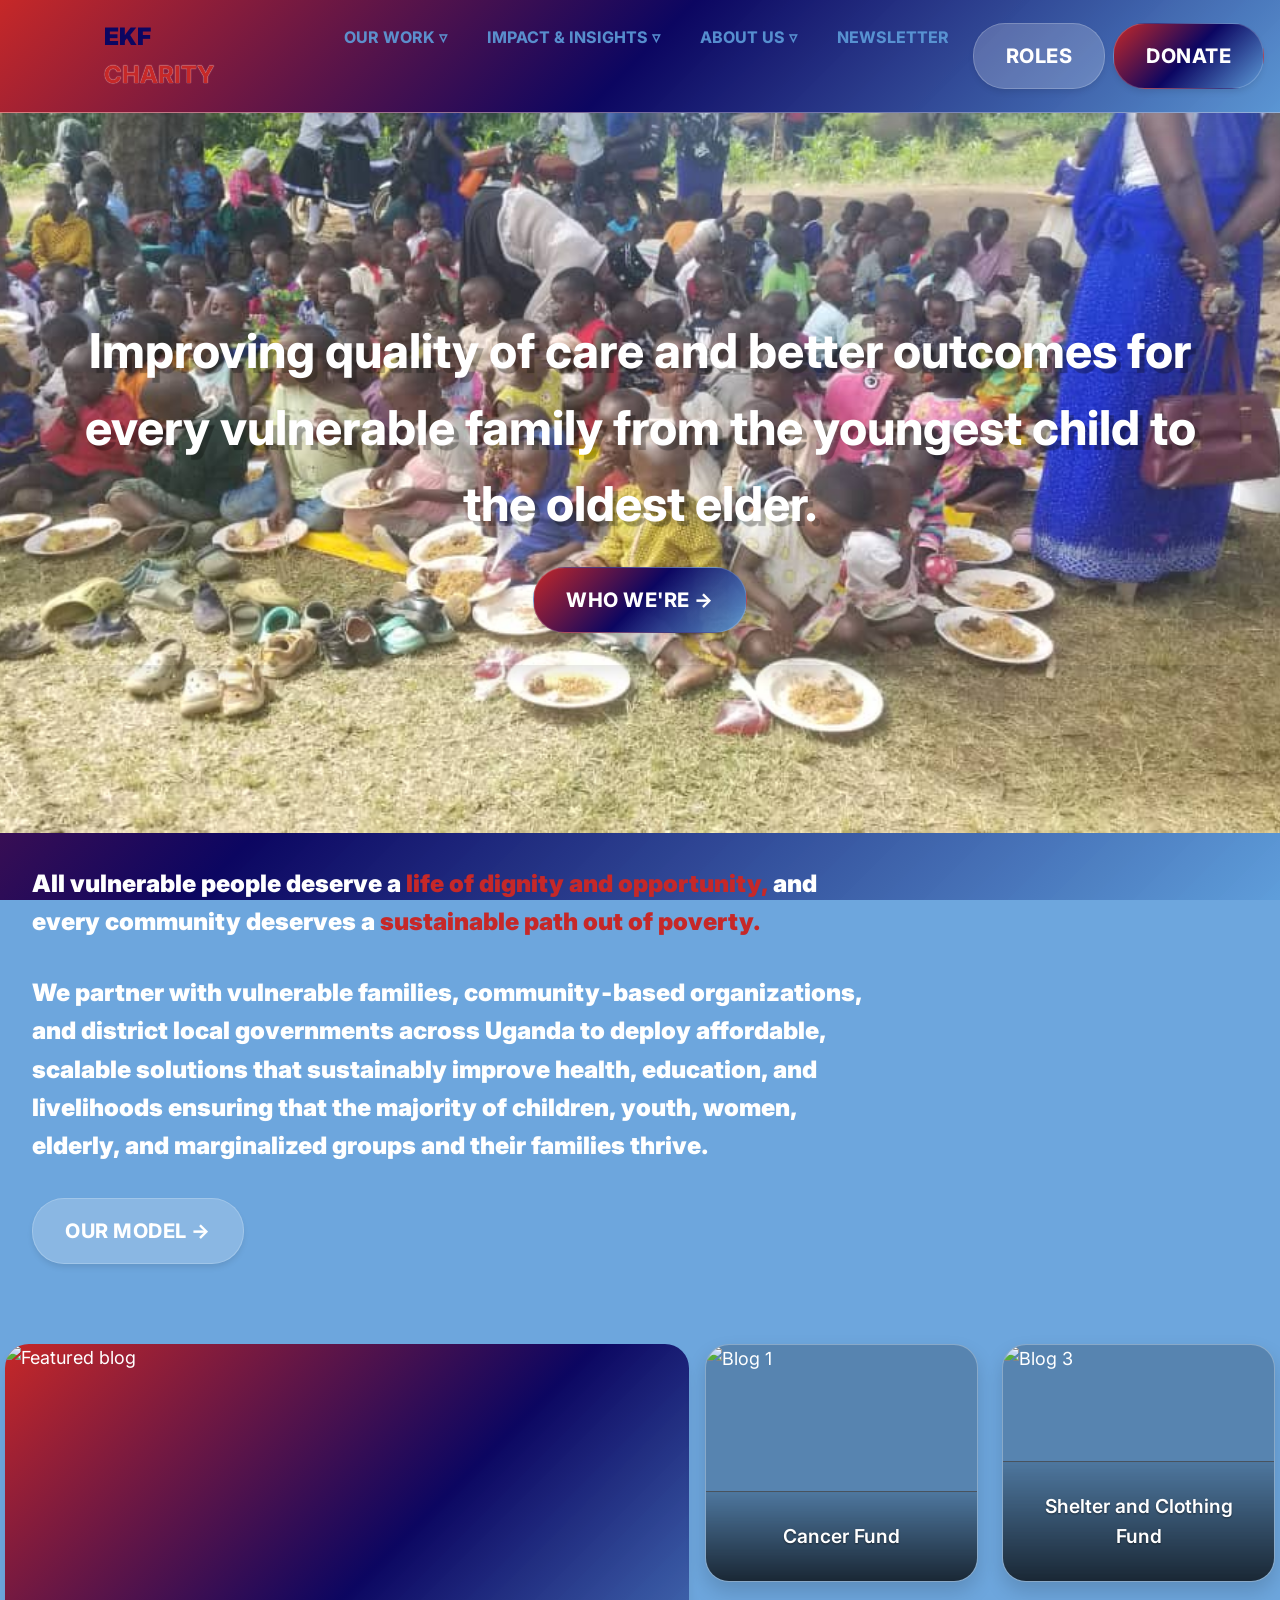
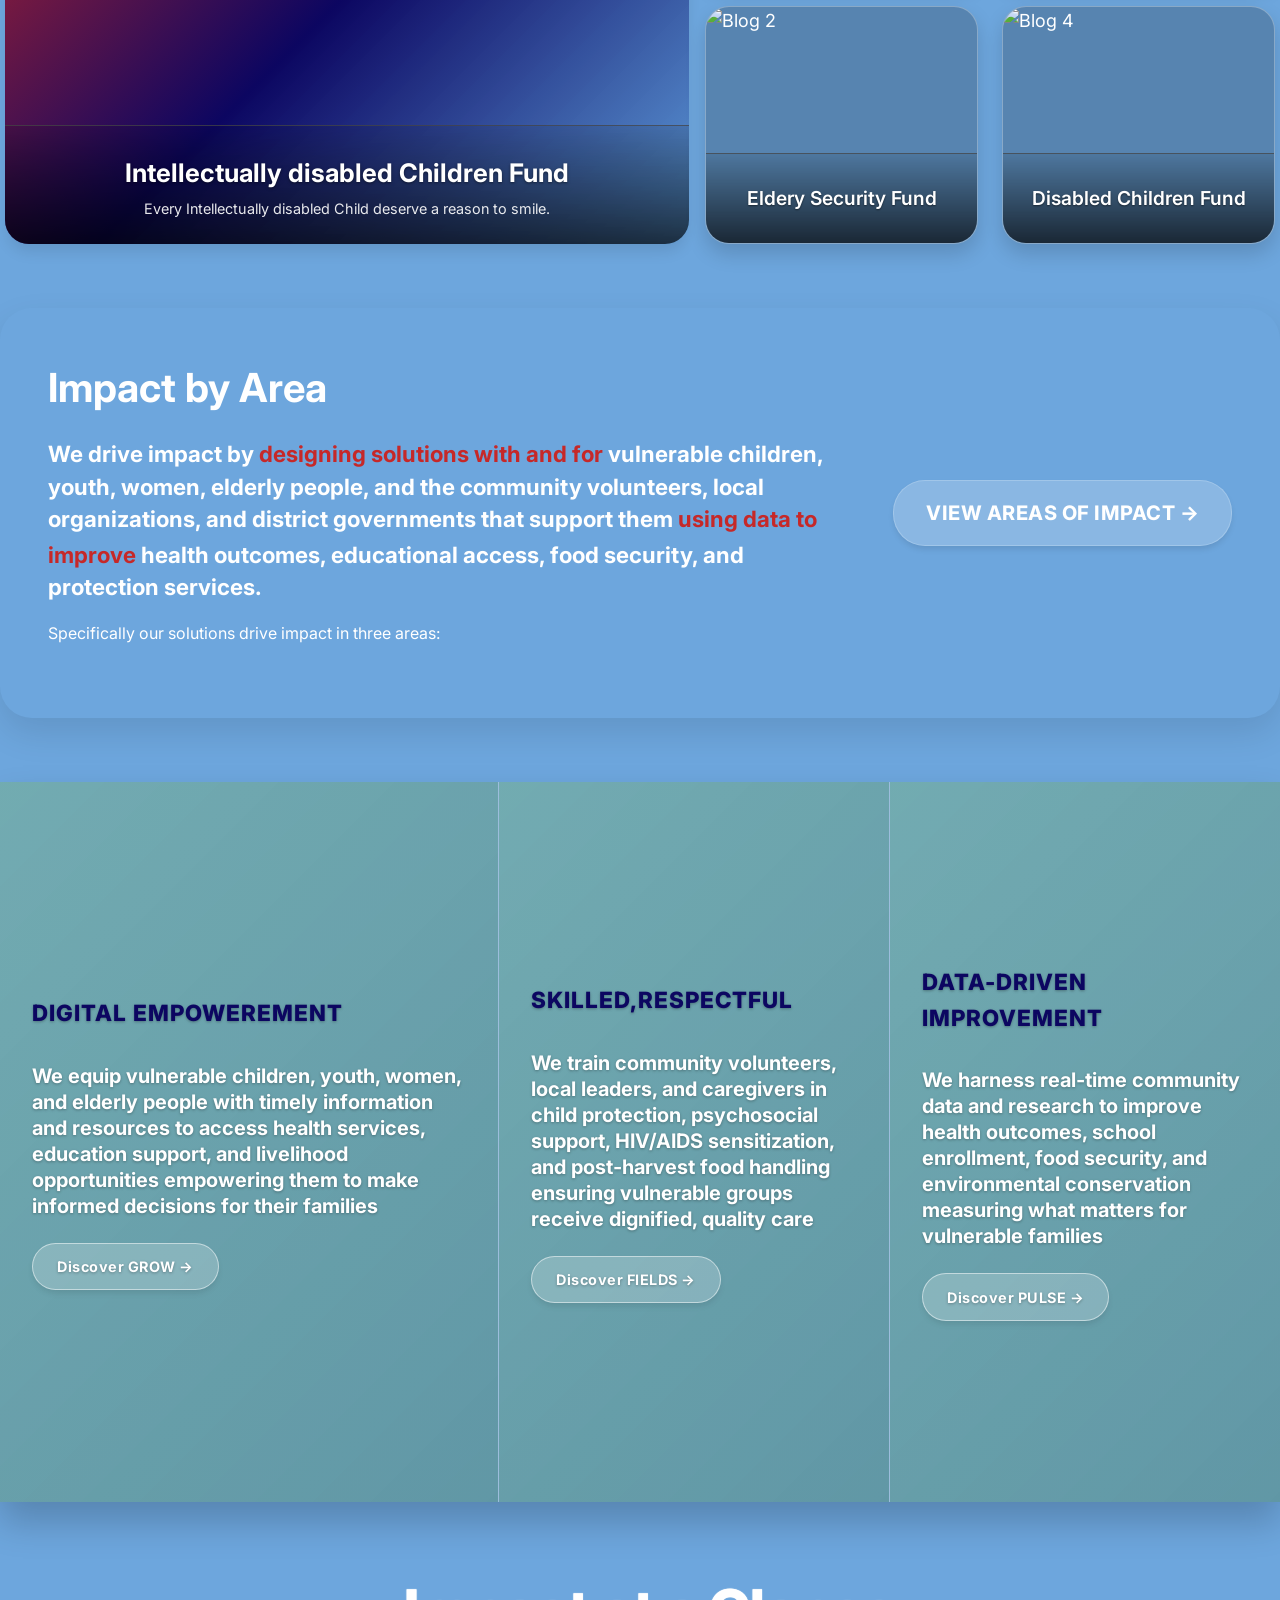
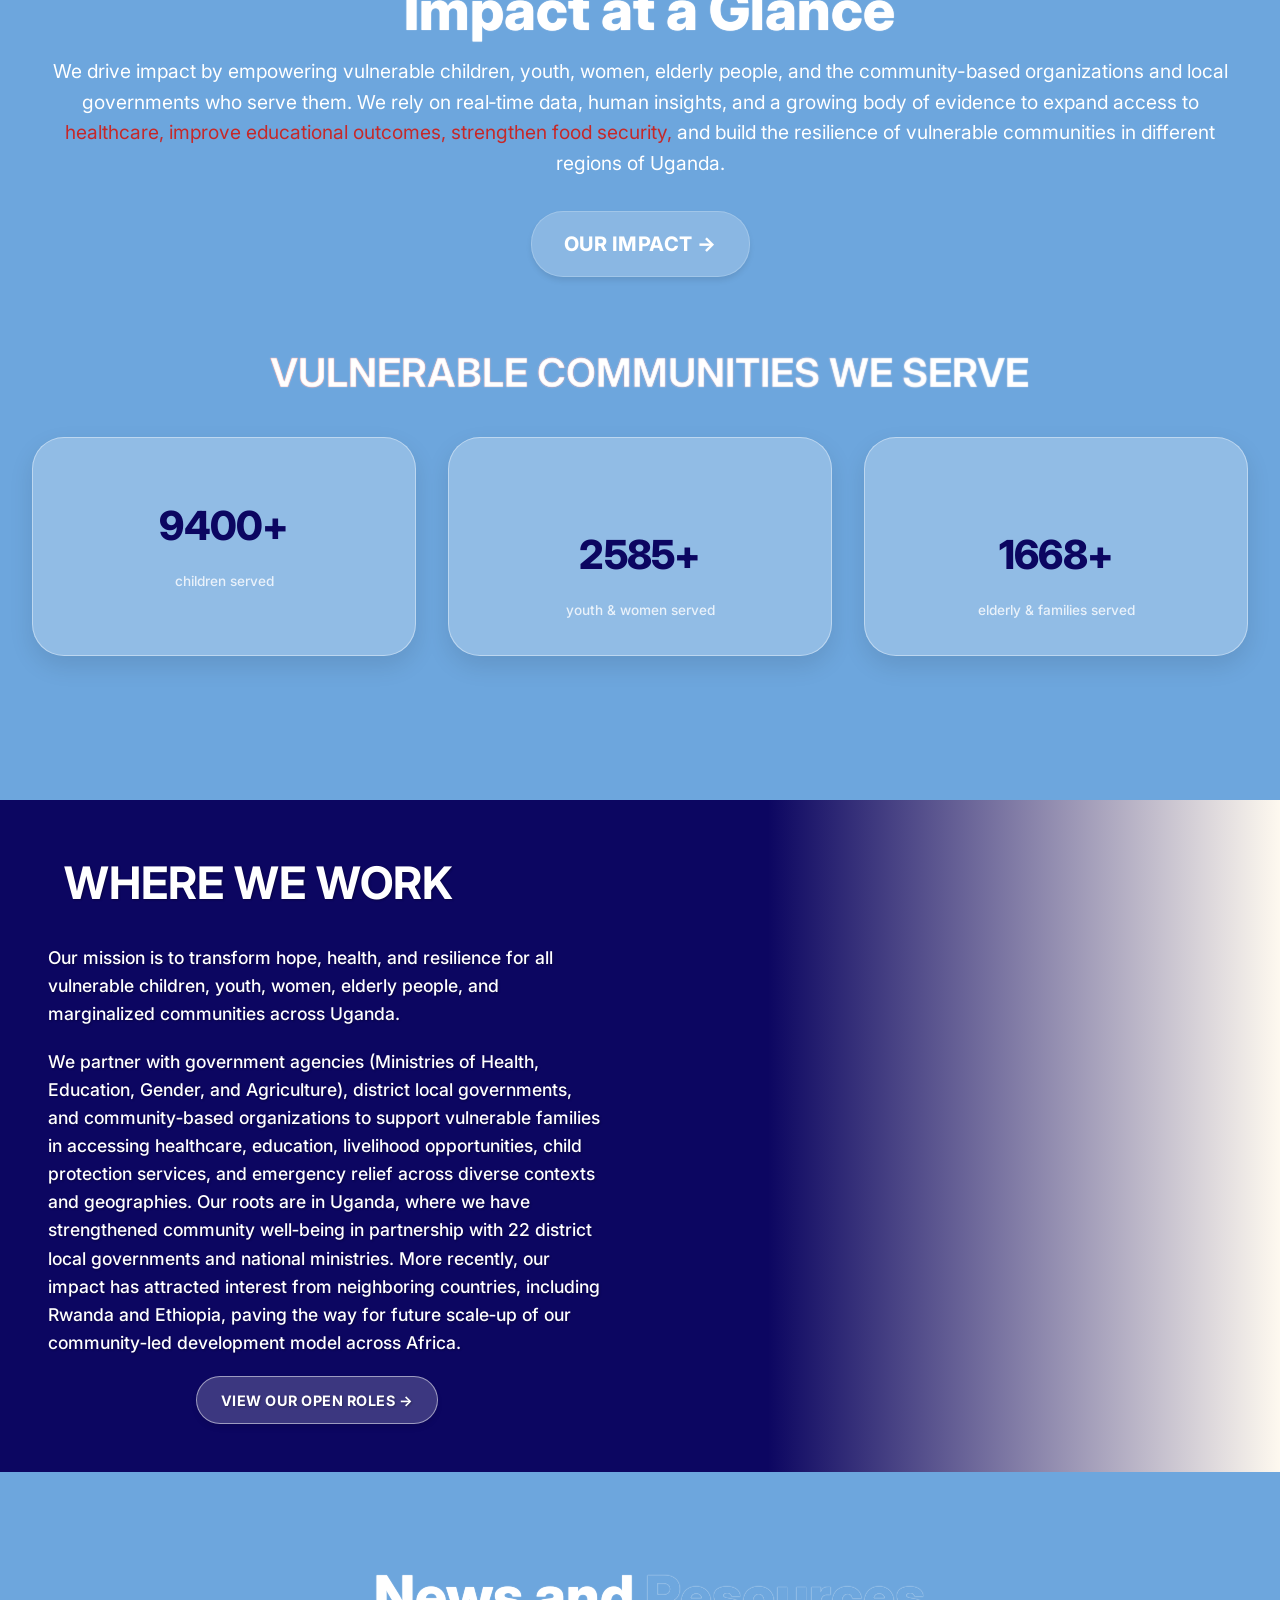
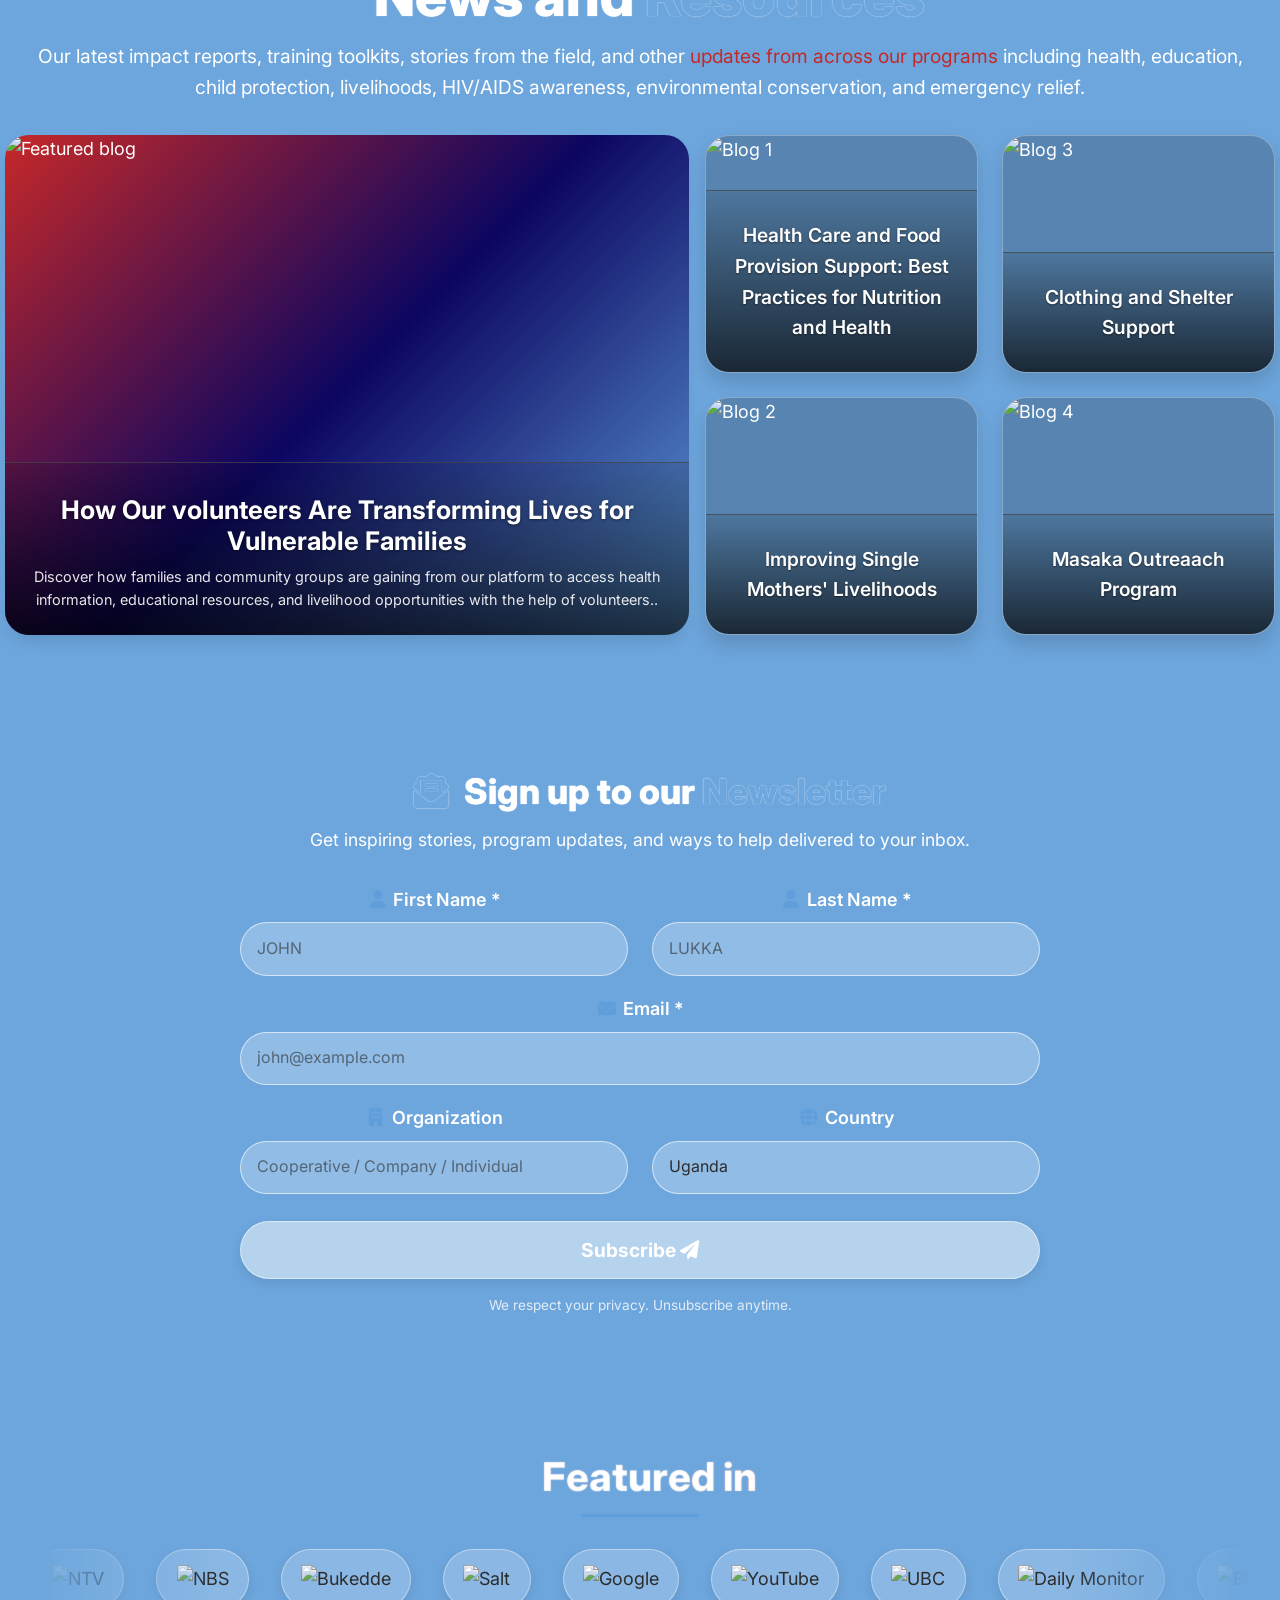
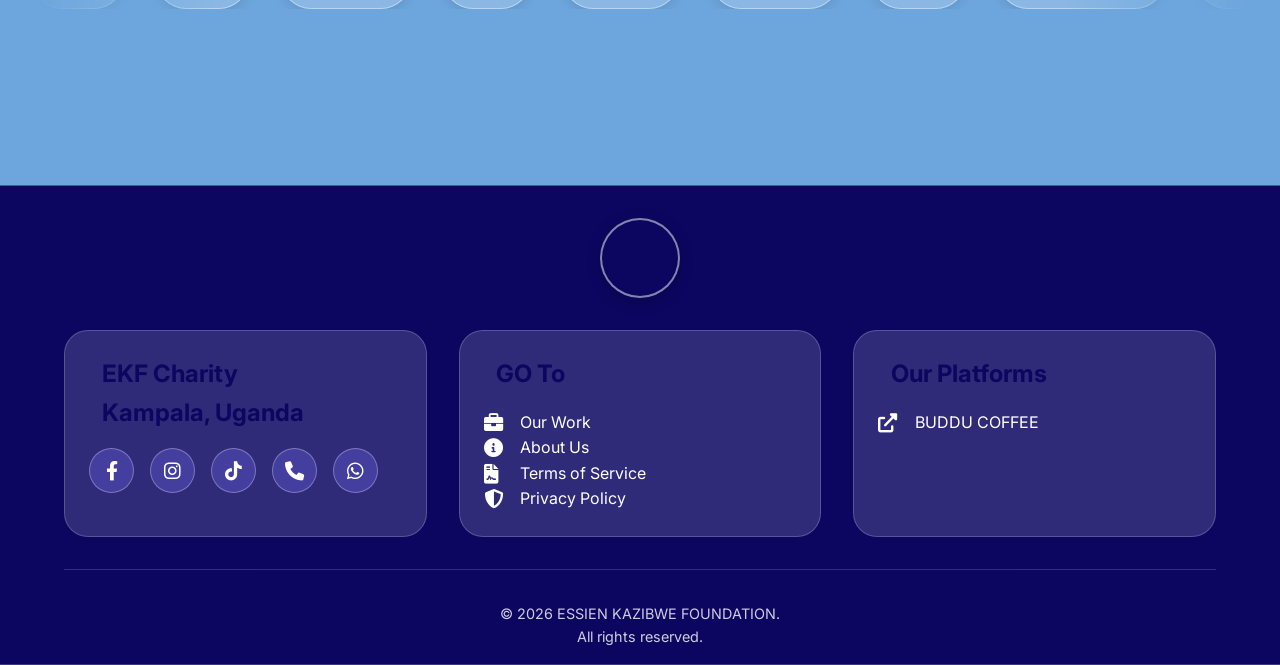
==== commit 0c2cd8aa: "Add files via upload" ====
--- a/index.html
+++ b/index.html
@@ -24,7 +24,7 @@
             <ul class="nav-menu" id="nav-menu">
                 <div class="dropdown">
 
-                    <a href="our-work.html" class="dropbtn" id="about-main-btn"><span>OUR WORK ▿</span></a>
+                    <a href="our-work.html" class="dropbtn" id="about-main-btn"><span>OUR WORK <span class="arrow-down">▿</span><span class="arrow-up">▵</span></span></a>
                 <div class="dropdown-content">
                     <a href="our-work.html#our-model">OUR MODEL</a>
                     <a href="our-work.html#sustainability">SUSTAINABILITY</a>
@@ -33,7 +33,7 @@
                 </div>
             </div>
                 <div class="dropdown">
-                <a href="impact-insights.html" class="dropbtn" id="about-main-btn"><span>IMPACT & INSIGHTS ▿</span></a>
+                <a href="impact-insights.html" class="dropbtn" id="about-main-btn"><span>IMPACT & INSIGHTS <span class="arrow-down">▿</span><span class="arrow-up">▵</span></span></a>
                 <div class="dropdown-content">
                     <a href="impact-insights.html#impact-at-a-glance">IMPACT AT A GLANCE</a>
                     <a href="impact-insights.html#impact-by-area">IMPACT BY AREA</a>
@@ -42,7 +42,7 @@
                 </div>
             </div>
                 <div class="dropdown">
-                <a href="about.html" class="dropbtn" id="about-main-btn"><span>ABOUT US ▿</span></a>
+                <a href="about.html" class="dropbtn" id="about-main-btn"><span>ABOUT US <span class="arrow-down">▿</span><span class="arrow-up">▵</span></span></a>
                 <div class="dropdown-content">
                     <a href="about.html#mission-vision-01">MISSION & VISION</a>
                     <a href="about.html#our-team-01">OUR TEAM</a>
--- a/style.css
+++ b/style.css
@@ -320,10 +320,21 @@
 .dropdown:hover .dropdown-content {
   display: block;
 }
-
+.dropdown:hover .arrow-up {
+  display: inline-block;
+}
+.dropdown:hover .dropdown-content {
+  display: block;
+}
+.dropdown:hover .arrow-down {
+  display: none;
+}
 .dropdown:hover .dropbtn {
   background: var(--glass-bg);
   border-color: var(--sky-blue);
+}
+.arrow-up {
+  display: none;
 }
 
 .hamburger {
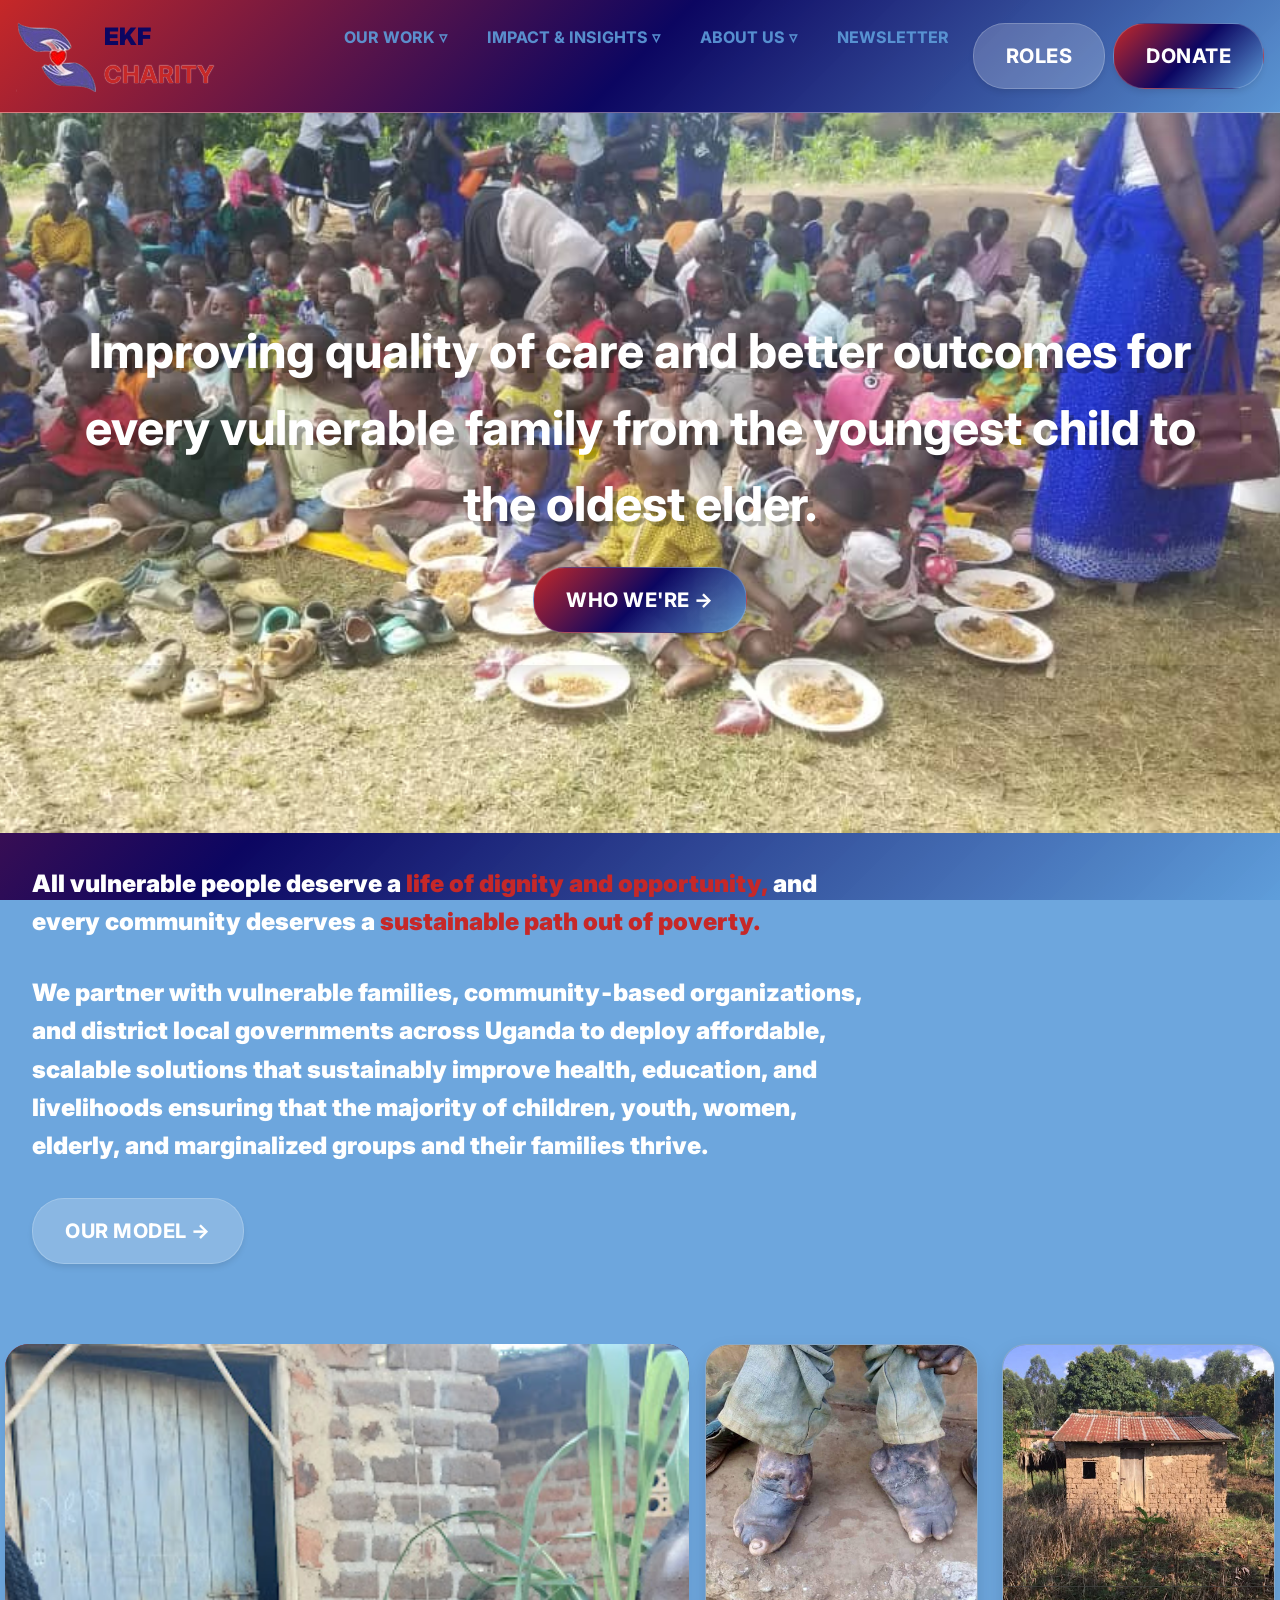
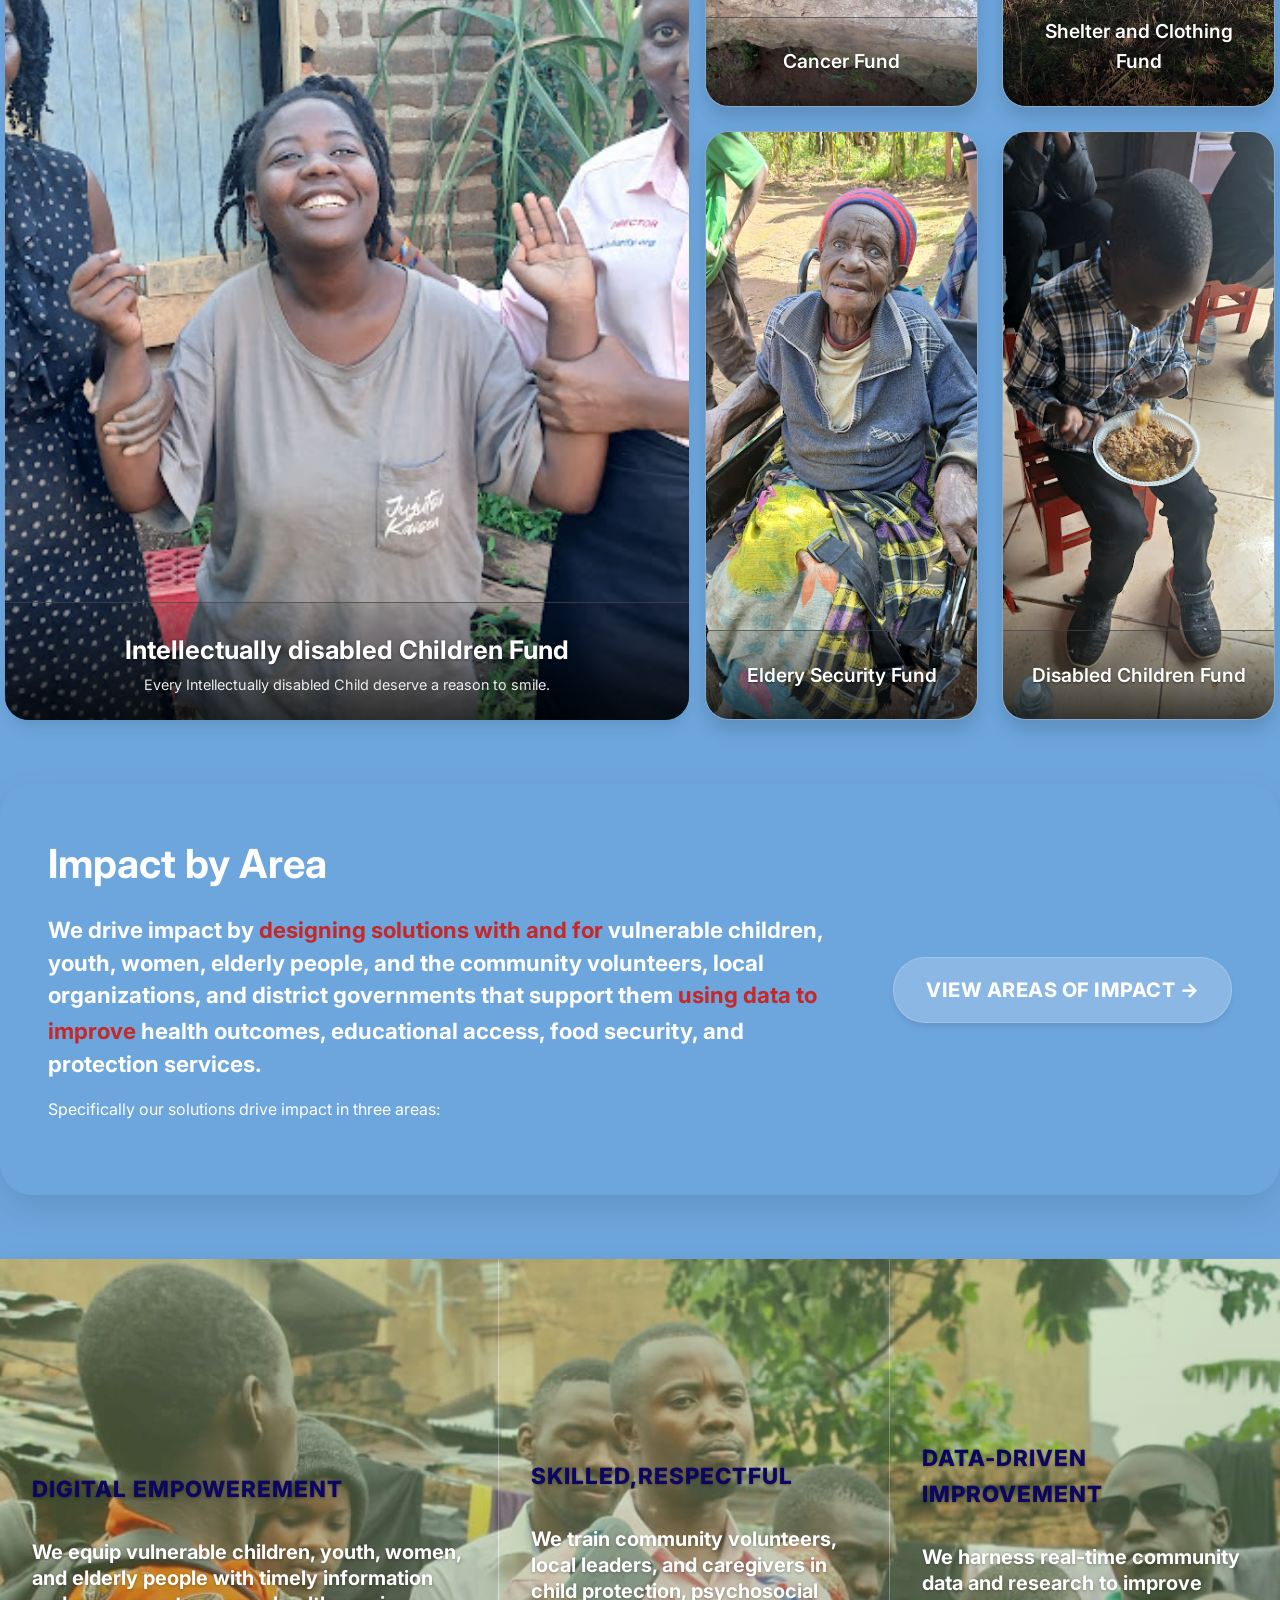
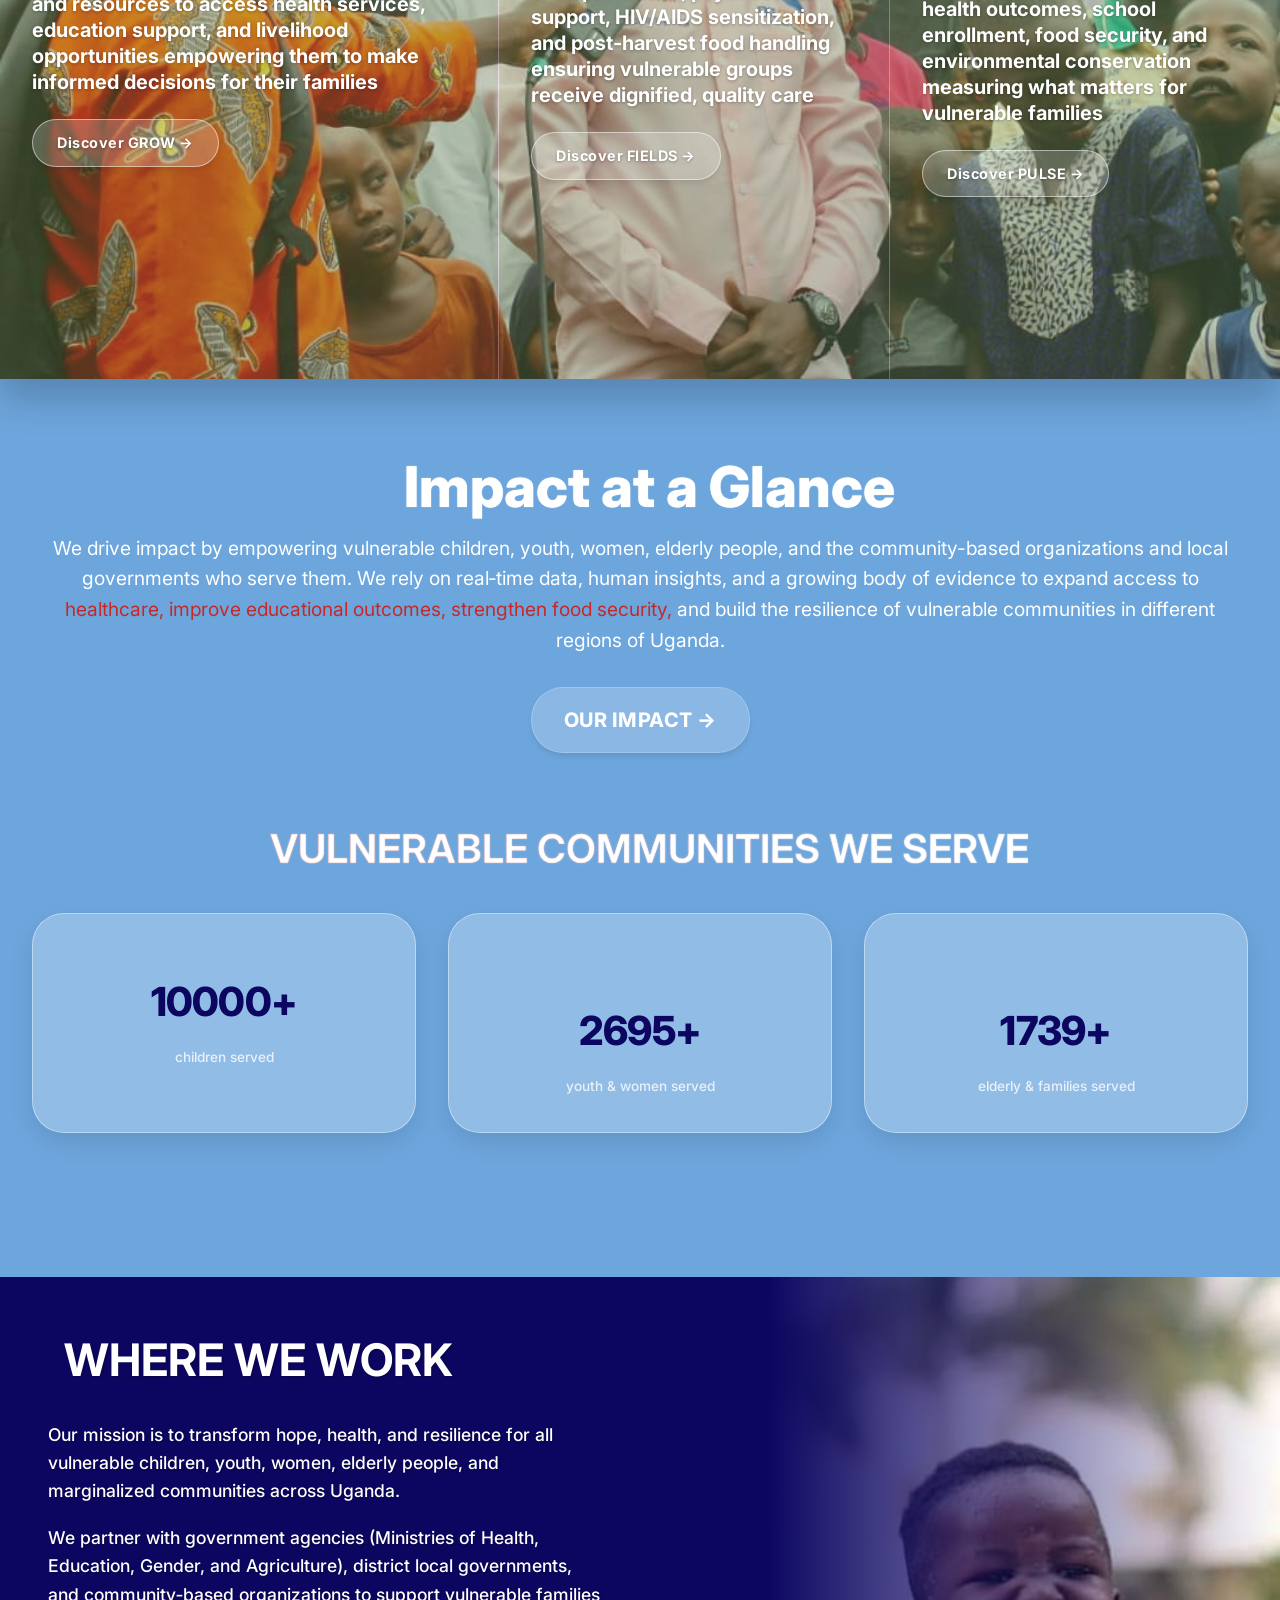
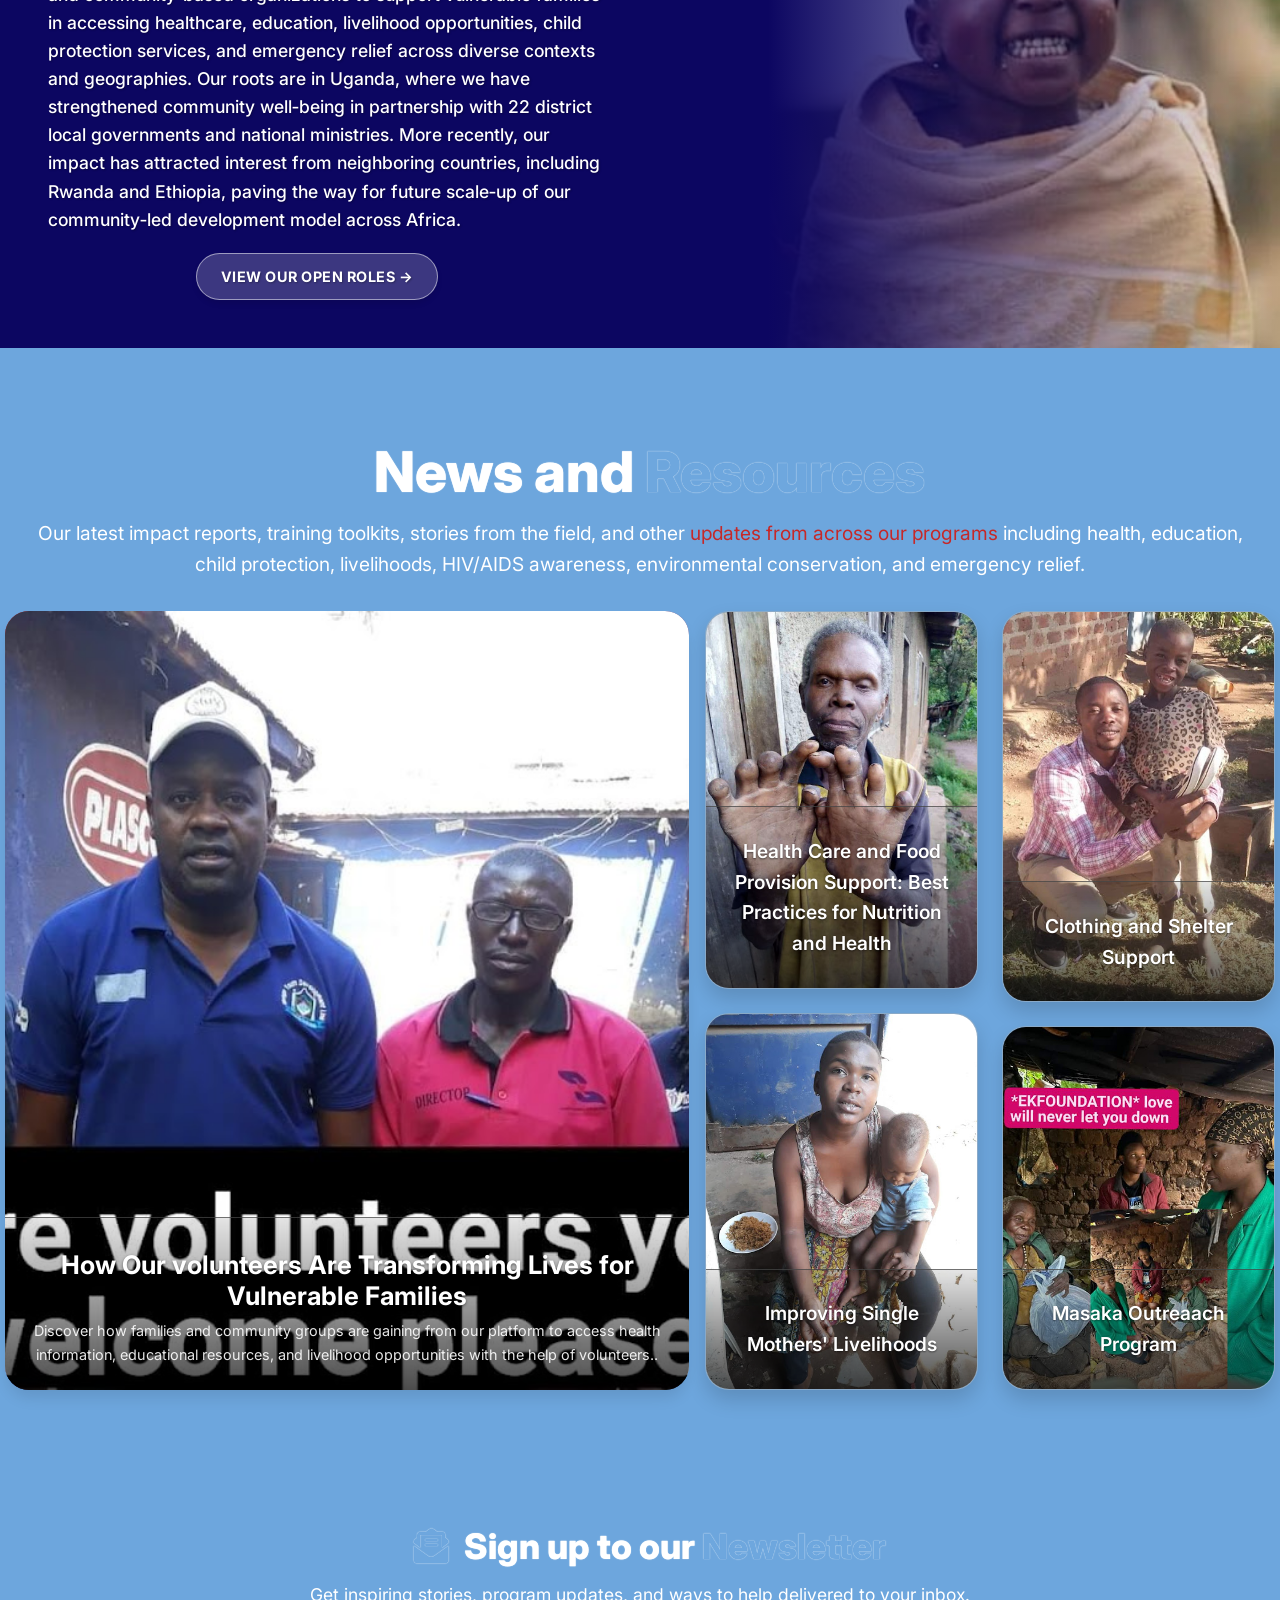
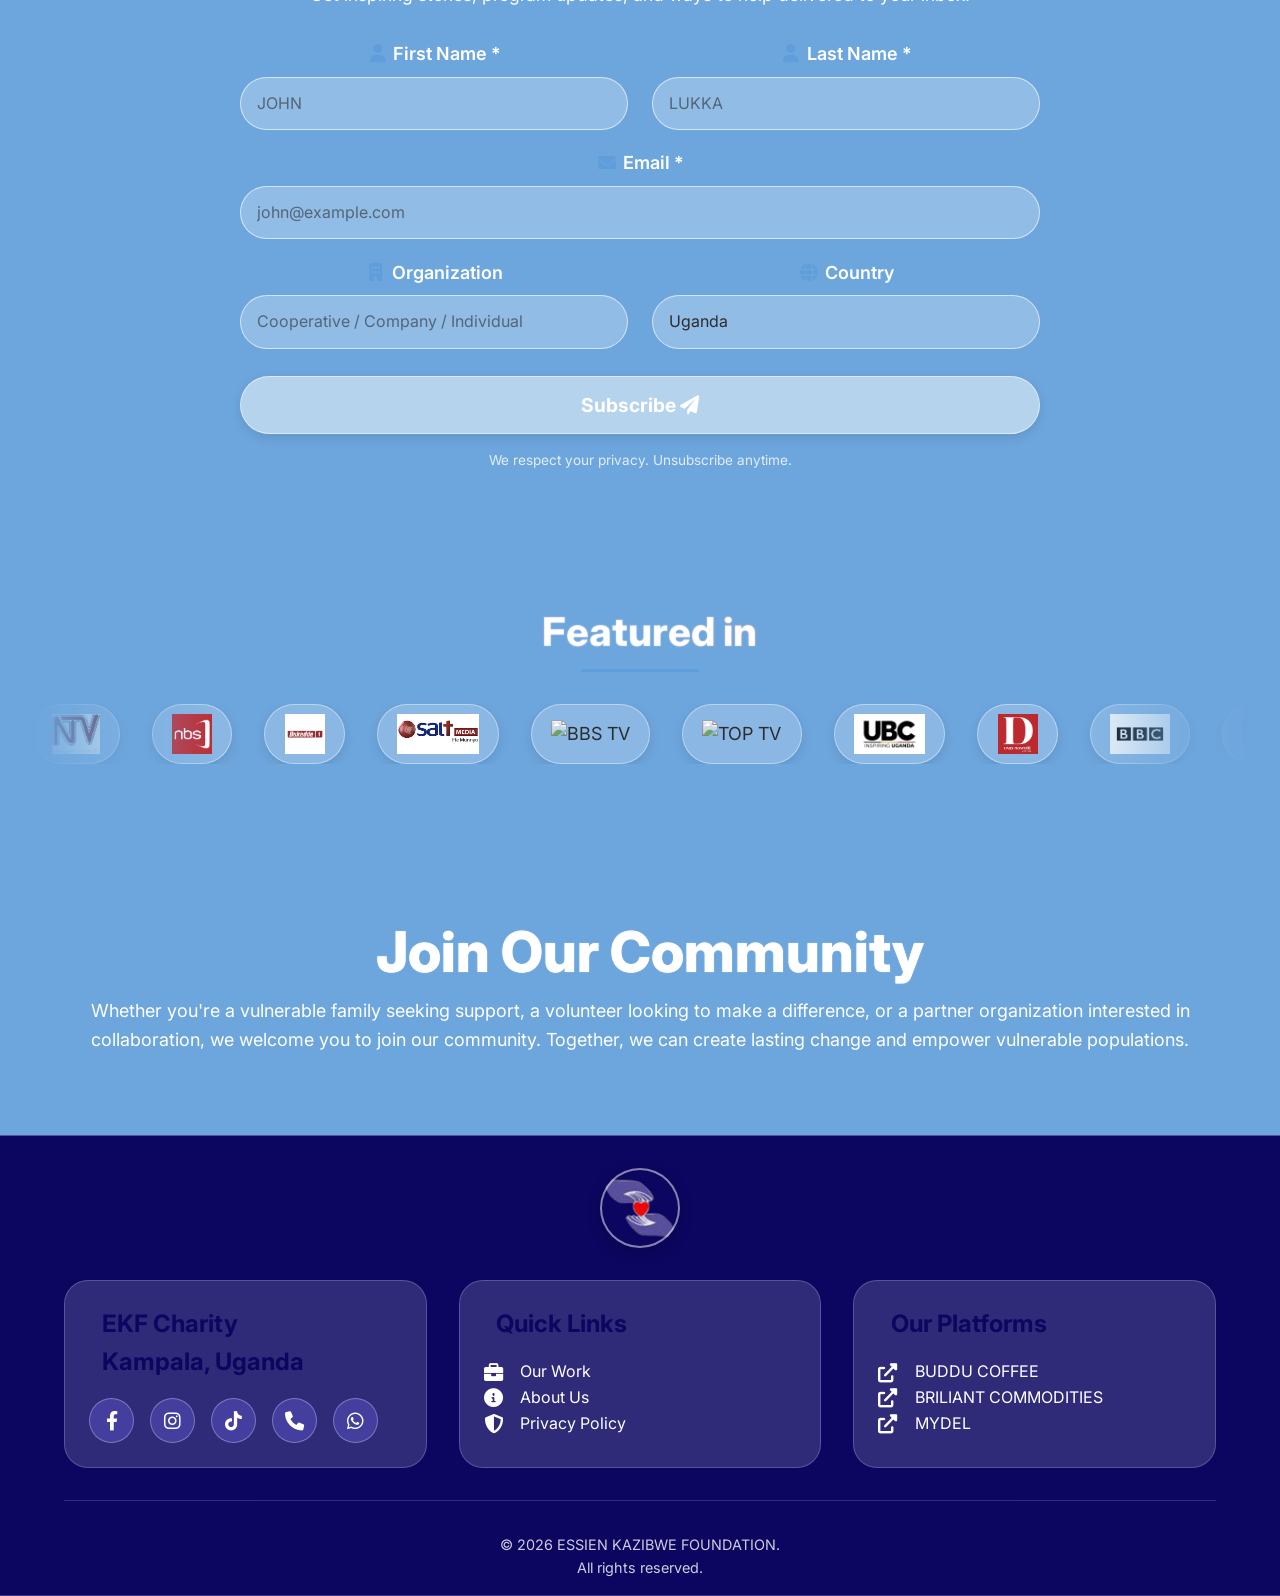
==== commit 55450313: "Add files via upload" ====
--- a/index.html
+++ b/index.html
@@ -1,583 +1,542 @@
 <!DOCTYPE html>
-<html lang="en">
-<head>
-    <meta charset="UTF-8">
-    <meta name="viewport" content="width=device-width, initial-scale=1.0">
-    <title>EKF-Charity | The Charitable Destiny Changer</title>
-    <!-- Font Awesome 6 (icons) & Google Font for readability -->
-    <link rel="stylesheet" href="https://cdnjs.cloudflare.com/ajax/libs/font-awesome/6.0.0-beta3/css/all.min.css">
-    <link href="https://fonts.googleapis.com/css2?family=Inter:opsz,wght@14..32,400;14..32,600;14..32,700&display=swap" rel="stylesheet">
-    <link rel="stylesheet" href="style.css">
-</head>
-<body>
-
-<!-- NAVIGATION BAR (Red & Green theme) -->
-    <nav class="navbar">
-        <div class="nav-container">
-            <div class="logo">
-                <i class="i-container" style= "background-image: url(images/logo.jpeg);"></i>
-                <div class= "logo-container">
-                <p><span>EKF</span></p>
-                <p><span class="highlight">CHARITY</span></p>
-                </div>    
-            </div>
-            <ul class="nav-menu" id="nav-menu">
-                <div class="dropdown">
-
-                    <a href="our-work.html" class="dropbtn" id="about-main-btn"><span>OUR WORK <span class="arrow-down">▿</span><span class="arrow-up">▵</span></span></a>
-                <div class="dropdown-content">
-                    <a href="our-work.html#our-model">OUR MODEL</a>
-                    <a href="our-work.html#sustainability">SUSTAINABILITY</a>
-                    <a href="our-work.html#where-we-work">WHERE WE WORK</a>
-
-                </div>
-            </div>
-                <div class="dropdown">
-                <a href="impact-insights.html" class="dropbtn" id="about-main-btn"><span>IMPACT & INSIGHTS <span class="arrow-down">▿</span><span class="arrow-up">▵</span></span></a>
-                <div class="dropdown-content">
-                    <a href="impact-insights.html#impact-at-a-glance">IMPACT AT A GLANCE</a>
-                    <a href="impact-insights.html#impact-by-area">IMPACT BY AREA</a>
-                    <a href="impact-insights.html#data-driven-impact">DATA-DRIVEN IMPACT</a>
-                    <a href="impact-insights.html#impact-reports">IMPACT REPORTS</a>
-                </div>
-            </div>
-                <div class="dropdown">
-                <a href="about.html" class="dropbtn" id="about-main-btn"><span>ABOUT US <span class="arrow-down">▿</span><span class="arrow-up">▵</span></span></a>
-                <div class="dropdown-content">
-                    <a href="about.html#mission-vision-01">MISSION & VISION</a>
-                    <a href="about.html#our-team-01">OUR TEAM</a>
-                    <a href="about.html#leadership-team">LEADERSHIP TEAM</a>
-                    <a href="about.html#board-of-directors">BOARD OF DIRECTORS</a>
-                    <a href="about.html#partners">PARTNERS</a>
-                </div>
-            </div>
-
-            <div class="dropdown">
-                <a href="#newsletter" class="dropbtn" id="about-main-btn"><span>NEWSLETTER</span></a>
-                </div>
-
-                <a class="btn-secondary" href="role.html">ROLES</a>
-                <a class="btn-primary" href="https://flutterwave.com/donate/7qypp03qs9et">DONATE</a>
-            </ul>
-            <div class="hamburger"><i class="fas fa-bars"></i></div>
-        </div>
-    </nav>
-    
-
-    <!-- MAIN CONTENT  all "pages" are sections hidden/shown via JS -->
-    <main>
-        <!-- HERO SECTION (part of Home, but visible on all pages? We'll place it inside home) -->
-
-        <section class="hero-section" id="hero">
-            <div class="hero" style="background-image: url('images/index-img.jpg');">
-                <div class="hero-overlay"></div>
-                <div class="hero-content">
-                    <h1 class="animate-up">Improving quality of care and better outcomes for every vulnerable family  from the youngest child to the oldest elder.</h1>
-                   <div class="hero-buttons animate-up delay-2">
-                        <a class="btn-primary" href="about.html">WHO WE'RE →</a>
-                    </div>
-                </div>
-            </div>
-        </section>
-<div>
-           <section class="welcome-section" id="welcome-section"> <!--line 1378-->
-            <div class="welcome">
-                <div class="welcome-overlay"></div>
-                <div class="welcome-content">
-                    <p class="animate-up">All vulnerable people deserve a <span>life of dignity and opportunity,</span> and<br>every community deserves a <span>sustainable path out of poverty.</span></p>
-                    <p class="partner">We partner with vulnerable families, community‑based organizations, and district local governments across Uganda to deploy affordable, scalable solutions that sustainably improve health, education, and livelihoods ensuring that the majority of children, youth, women, elderly, and marginalized groups and their families thrive.</p>
-                   <div class="welcome-buttons animate-up delay-2">
-                        <a class="btn-secondary" href="our-work.html#our-model">OUR MODEL →</a>
-                    </div>
-                </div>
-            </div>
-        </section>
-    </div>
-
-
-    <div class="blog-grid">
-    <!-- Featured blog (full height on left) -->
-    <a href="https://flutterwave.com/donate/7qypp03qs9et" class="blog-featured">
-        <div class="blog-card">
-            <img src="images/help.jpg" alt="Featured blog">
-            <div class="blog-overlay">
-                <span class="blog-sticker"> DONATE</span>
-                <h3>Intellectually disabled Children Fund</h3>
-                   <p>Every Intellectually disabled Child deserve a reason to smile.</p>
-            </div>
-        </div>
-    </a>
-
-    <!-- Right side: two columns, each with two stacked blogs -->
-    <div class="blog-columns">
-        <div class="blog-col">
-            <a href="https://flutterwave.com/donate/7qypp03qs9et" class="blog-item">
-                <div class="blog-card">
-                    <img src="images/sick.jpg" alt="Blog 1">
-                    <div class="blog-overlay">
-                        <span class="blog-sticker">DONATE</span>
-                        <h4>Cancer Fund</h4>
-                    </div>
-                </div>
-            </a>
-            <a href="https://flutterwave.com/donate/7qypp03qs9et" class="blog-item">
-                <div class="blog-card">
-                    <img src="images/eldery.jpg" alt="Blog 2">
-                    <div class="blog-overlay">
-                        <span class="blog-sticker">DONATE</span>
-                        <h4>Eldery Security Fund</h4>
-                    </div>
-                </div>
-            </a>
-        </div>
-        <div class="blog-col">
-            <a href="https://flutterwave.com/donate/7qypp03qs9et" class="blog-item">
-                <div class="blog-card">
-                    <img src="images/home.jpg" alt="Blog 3">
-                    <div class="blog-overlay">
-                        <span class="blog-sticker">DONATE</span>
-                        <h4>Shelter and Clothing Fund</h4>
-                    </div>
-                </div>
-            </a>
-            <a href="https://flutterwave.com/donate/7qypp03qs9et" class="blog-item">
-                <div class="blog-card">
-                    <img src="images/food.jpg" alt="Blog 4">
-                    <div class="blog-overlay">
-                        <span class="blog-sticker">DONATE</span>
-                        <h4>Disabled Children Fund</h4>
-                    </div>
-                </div>
-            </a>
-        </div>
-    </div>
-    </div>
-
-    <section class="split-section" style="border: none; background: none;">
-    <div class="split-container">
-        <div class="split-text">
-            <h2>Impact by Area</h2>
-            <p class="lead">We drive impact by <span style="color: var(--red);">designing solutions with and for</span> vulnerable children, youth, women, elderly people, and the community volunteers, local organizations, and district governments that support them  <span style="color: var(--red);">using data to improve</span> health outcomes, educational access, food security, and protection services.</p>
-            <p class="white">Specifically our solutions drive impact in three areas:</p>
-
-        </div>
-        <a class="btn-secondary" href="impact-insights.html#impact-area">VIEW AREAS OF IMPACT →</a>
-    </div>
-</section>
-    
-<section class="pulse-section" id="pulse-section">
-    <div class="pulse" id="pulse-bg" style="background-image: url('images/impat-img.jpg');">
-        <div class="team-columns">
-            <!-- Column 1 (Mission)  wider -->
-            <div class="team-column mission-column" data-bg="images/info.jpg">
-               <div class="column-overlay"></div>
-                <div class="column-content">
-                    <h3>DIGITAL EMPOWEREMENT</h3>
-                    <p class="quote">
-                        We equip vulnerable children, youth, women, and elderly people with timely information and resources to access health services, education support, and livelihood opportunities  empowering them to make informed decisions for their families
-                    </p>
-                    <a class="btn-secondary col-btn" href="grow.html">Discover GROW →</a>
-                </div>
-            </div>
-            <!-- Column 2 (Vision) -->
-            <div class="team-column vision-column" data-bg="images/trainer.jpg">
-                <div class="column-overlay"></div>
-                <div class="column-content">
-                    <h3>SKILLED,RESPECTFUL</h3>
-                    <p class="quote">
-                        We train community volunteers, local leaders, and caregivers in child protection, psychosocial support, HIV/AIDS sensitization, and post‑harvest food handling  ensuring vulnerable groups receive dignified, quality care
-                    </p>
-                    <a class="btn-secondary col-btn" href="fields.html">Discover FIELDS →</a>
-                </div>
-            </div>
-            <!-- Column 3 (Values) -->
-            <div class="team-column values-column" data-bg="https://res.cloudinary.com/dxd5hibh7/image/upload/v1773681238/IMG-20260316-WA0012_pb2olm.jpg">
-                <div class="column-overlay"></div>
-                <div class="column-content">
-                    <h3>DATA-DRIVEN IMPROVEMENT</h3>
-                    <p class="quote">
-                        We harness real‑time community data and research to improve health outcomes, school enrollment, food security, and environmental conservation  measuring what matters for vulnerable families
-                    </p>
-                    <a class="btn-secondary col-btn" href="pulse.html">Discover PULSE →</a>
-                </div>
-            </div>
-        </div>
-    </div>
-</section>
-
-
-             <section class="about-section" id="mission-vision" style="justify-content: center; align-items: center; text-align: center;">
-            <h2>Impact at a Glance</h2>
-            <div class="mission-block">
+    <html lang="en">
+    <head>
+        <meta charset="UTF-8">
+        <meta name="viewport" content="width=device-width, initial-scale=1.0">
+        <title>EKF-Charity | The Charitable Destiny Changer</title>
+        <!-- Font Awesome 6 (icons) & Google Font for readability -->
+        <link rel="stylesheet" href="https://cdnjs.cloudflare.com/ajax/libs/font-awesome/6.0.0-beta3/css/all.min.css">
+        <link href="https://fonts.googleapis.com/css2?family=Inter:opsz,wght@14..32,400;14..32,600;14..32,700&display=swap" rel="stylesheet">
+        <link rel="stylesheet" href="style.css">
+    </head>
+    <body>
+
+        <!-- NAVIGATION BAR (Red & Green theme) -->
+        <nav class="navbar">
+            <div class="nav-container">
+                <div class="logo">
+                    <i class="i-container" style= "background-image: url(images/logo.jpeg);"></i>
+                    <div class= "logo-container">
+                        <p><span>EKF</span></p>
+                        <p><span class="highlight">CHARITY</span></p>
+                    </div>    
+                </div>
+                <ul class="nav-menu" id="nav-menu">
+                    <div class="dropdown">
+                        <a href="our-work.html" class="dropbtn" id="about-main-btn"><span>OUR WORK <span class="arrow-down">▿</span><span class="arrow-up">▵</span></span></a>
+                        <div class="dropdown-content">
+                            <a href="our-work.html#our-model">OUR MODEL</a>
+                            <a href="our-work.html#sustainability">SUSTAINABILITY</a>
+                            <a href="our-work.html#where-we-work">WHERE WE WORK</a>
+                        </div>
+                    </div>
+                    <div class="dropdown">
+                        <a href="impact-insights.html" class="dropbtn" id="about-main-btn"><span>IMPACT & INSIGHTS <span class="arrow-down">▿</span><span class="arrow-up">▵</span></span></a>
+                        <div class="dropdown-content">
+                            <a href="impact-insights.html#impact-at-a-glance">IMPACT AT A GLANCE</a>
+                            <a href="impact-insights.html#impact-by-area">IMPACT BY AREA</a>
+                            <a href="impact-insights.html#data-driven-impact">DATA-DRIVEN IMPACT</a>
+                            <a href="impact-insights.html#impact-reports">IMPACT REPORTS</a>
+                        </div>
+                    </div>
+                    <div class="dropdown">
+                        <a href="about.html" class="dropbtn" id="about-main-btn"><span>ABOUT US <span class="arrow-down">▿</span><span class="arrow-up">▵</span></span></a>
+                        <div class="dropdown-content">
+                            <a href="about.html#mission-vision-01">MISSION & VISION</a>
+                            <a href="about.html#our-team-01">OUR TEAM</a>
+                            <a href="about.html#leadership-team">LEADERSHIP TEAM</a>
+                            <a href="about.html#board-of-directors">BOARD OF DIRECTORS</a>
+                            <a href="about.html#partners">PARTNERS</a>
+                        </div>
+                    </div>
+                    <div class="dropdown">
+                     <a href="#newsletter" class="dropbtn" id="about-main-btn"><span>NEWSLETTER</span></a>
+                    </div>
+                    <a class="btn-secondary" href="role.html">ROLES</a>
+                    <a class="btn-primary" href="https://flutterwave.com/donate/7qypp03qs9et">DONATE</a>
+                </ul>
+                <div class="hamburger"><i class="fas fa-bars"></i></div>
+            </div>
+        </nav>
+
+        <!-- MAIN CONTENT  all "pages" are sections hidden/shown via JS -->
+        <main>
+            <section class="hero-section" id="hero">
+                <div class="hero" style="background-image: url('images/index-img.jpg');">
+                    <div class="hero-overlay"></div>
+                    <div class="hero-content">
+                        <h1 class="animate-up">Improving quality of care and better outcomes for every vulnerable family  from the youngest child to the oldest elder.</h1>
+                        <div class="hero-buttons animate-up delay-2">
+                            <a class="btn-primary" href="about.html">WHO WE'RE →</a>
+                        </div>
+                    </div>
+                </div>
+            </section>
+            <div>
+                <section class="welcome-section" id="welcome-section"> <!--line 1378-->
+                    <div class="welcome">
+                        <div class="welcome-overlay"></div>
+                        <div class="welcome-content">
+                            <p class="animate-up">All vulnerable people deserve a <span>life of dignity and opportunity,</span> and<br>every community deserves a <span>sustainable path out of poverty.</span></p>
+                            <p class="partner">We partner with vulnerable families, community‑based organizations, and district local governments across Uganda to deploy affordable, scalable solutions that sustainably improve health, education, and livelihoods ensuring that the majority of children, youth, women, elderly, and marginalized groups and their families thrive.</p>
+                            <div class="welcome-buttons animate-up delay-2">
+                                <a class="btn-secondary" href="our-work.html#our-model">OUR MODEL →</a>
+                            </div>
+                        </div>
+                    </div>
+                </section>
+            </div>
+
+
+            <div class="blog-grid">
+                <!-- Featured blog (full height on left) -->
+                <a href="https://flutterwave.com/donate/7qypp03qs9et" class="blog-featured">
+                    <div class="blog-card">
+                        <img src="images/help.jpg" alt="Featured blog">
+                        <div class="blog-overlay">
+                            <span class="blog-sticker"> DONATE</span>
+                            <h3>Intellectually disabled Children Fund</h3>
+                            <p>Every Intellectually disabled Child deserve a reason to smile.</p>
+                        </div>
+                    </div>
+                </a>
+                <!-- Right side: two columns, each with two stacked blogs -->
+                <div class="blog-columns">
+                    <div class="blog-col">
+                        <a href="https://flutterwave.com/donate/7qypp03qs9et" class="blog-item">
+                            <div class="blog-card">
+                                <img src="images/sick.jpg" alt="Blog 1">
+                                <div class="blog-overlay">
+                                    <span class="blog-sticker">DONATE</span>
+                                    <h4>Cancer Fund</h4>
+                                </div>
+                            </div>
+                        </a>
+                        <a href="https://flutterwave.com/donate/7qypp03qs9et" class="blog-item">
+                            <div class="blog-card">
+                                <img src="images/eldery.jpg" alt="Blog 2">
+                                <div class="blog-overlay">
+                                    <span class="blog-sticker">DONATE</span>
+                                    <h4>Eldery Security Fund</h4>
+                                </div>
+                            </div>
+                        </a>
+                    </div>
+                    <div class="blog-col">
+                        <a href="https://flutterwave.com/donate/7qypp03qs9et" class="blog-item">
+                            <div class="blog-card">
+                                <img src="images/home.jpg" alt="Blog 3">
+                                <div class="blog-overlay">
+                                    <span class="blog-sticker">DONATE</span>
+                                    <h4>Shelter and Clothing Fund</h4>
+                                </div>
+                            </div>
+                        </a>
+                        <a href="https://flutterwave.com/donate/7qypp03qs9et" class="blog-item">
+                            <div class="blog-card">
+                                <img src="images/food.jpg" alt="Blog 4">
+                                <div class="blog-overlay">
+                                    <span class="blog-sticker">DONATE</span>
+                                    <h4>Disabled Children Fund</h4>
+                                </div>
+                            </div>
+                        </a>
+                    </div>
+                </div>
+            </div>
+
+            <section class="split-section" style="border: none; background: none;">
+                <div class="split-container">
+                    <div class="split-text">
+                        <h2>Impact by Area</h2>
+                        <p class="lead">We drive impact by <span style="color: var(--red);">designing solutions with and for</span> vulnerable children, youth, women, elderly people, and the community volunteers, local organizations, and district governments that support them  <span style="color: var(--red);">using data to improve</span> health outcomes, educational access, food security, and protection services.</p>
+                        <p class="white">Specifically our solutions drive impact in three areas:</p>
+                    </div>
+                    <a class="btn-secondary" href="impact-insights.html#impact-area">VIEW AREAS OF IMPACT →</a>
+                </div>
+            </section>
+
+            <section class="pulse-section" id="pulse-section">
+                <div class="pulse" id="pulse-bg" style="background-image: url('images/impat-img.jpg');">
+                    <div class="team-columns">
+                        <!-- Column 1 (Mission)  wider -->
+                        <div class="team-column mission-column" data-bg="images/info.jpg">
+                            <div class="column-overlay"></div>
+                            <div class="column-content">
+                                <h3>DIGITAL EMPOWEREMENT</h3>
+                                <p class="quote">
+                                     We equip vulnerable children, youth, women, and elderly people with timely information and resources to access health services, education support, and livelihood opportunities  empowering them to make informed decisions for their families
+                                </p>
+                                <a class="btn-secondary col-btn" href="grow.html">Discover GROW →</a>
+                            </div>
+                        </div>
+                        <!-- Column 2 (Vision) -->
+                        <div class="team-column vision-column" data-bg="images/trainer.jpg">
+                            <div class="column-overlay"></div>
+                            <div class="column-content">
+                                <h3>SKILLED,RESPECTFUL</h3>
+                                <p class="quote">
+                                      We train community volunteers, local leaders, and caregivers in child protection, psychosocial support, HIV/AIDS sensitization, and post‑harvest food handling  ensuring vulnerable groups receive dignified, quality care
+                                </p>
+                                <a class="btn-secondary col-btn" href="fields.html">Discover FIELDS →</a>
+                            </div>
+                        </div>
+                        <!-- Column 3 (Values) -->
+                        <div class="team-column values-column" data-bg="https://res.cloudinary.com/dxd5hibh7/image/upload/v1773681238/IMG-20260316-WA0012_pb2olm.jpg">
+                            <div class="column-overlay"></div>
+                            <div class="column-content">
+                                <h3>DATA-DRIVEN IMPROVEMENT</h3>
+                                <p class="quote">
+                                     We harness real‑time community data and research to improve health outcomes, school enrollment, food security, and environmental conservation  measuring what matters for vulnerable families
+                                </p>
+                                <a class="btn-secondary col-btn" href="pulse.html">Discover PULSE →</a>
+                            </div>
+                        </div>
+                    </div>
+                </div>
+            </section>
+
+
+            <section class="about-section" id="mission-vision" style="justify-content: center; align-items: center; text-align: center;">
+                <h2>Impact at a Glance</h2>
+                <div class="mission-block">
                     <p>We drive impact by empowering vulnerable children, youth, women, elderly people, and the community-based organizations and local governments who serve them. We rely on real‑time data, human insights, and a growing body of evidence to expand access to <span style="color: var(--red);">healthcare, improve educational outcomes, strengthen food security,</span> and build the resilience of vulnerable communities in different regions of Uganda.</p>
-                     
-            </div>
-
-                     <a class="btn-secondary" href="impact-insights.html#impact-at-a-glance" style="margin-top: 2rem;">OUR IMPACT →</a>
-
-             <div class="price-section"> <!--LINE 1457-->
-    <h2><i class="fas fa-chart-simple"></i>VULNERABLE COMMUNITIES WE SERVE</h2>
-    <div class="price-cards">
-        <!-- Card 1: -->
-        <div class="price-card">
-            <div class="price-meter" data-target="20000">
-                <div class="price-value">
-                    <span class="price-number">0</span><span>+</span>
-                </div>
-                <small>children served</small>
-                <div class="meter-bar" hidden>
-                    <div class="meter-fill-1"></div>
-                </div>
-            </div>
-        </div>
-
-        <!-- Card 2:-->
-        <div class="price-card">
-            <i class="fa-thin fa-children"></i>
-            <div class="price-meter" data-target="5500">
-                <div class="price-value">
-                    <span class="price-number">0</span><span>+</span>
-                </div>
-                <small>youth & women served</small>
-                <div class="meter-bar" hidden>
-                    <div class="meter-fill-2"></div>
-                </div>
-            </div>
-        </div>
-
-        <!-- Card 3:  -->
-        <div class="price-card">
-            <i class="fa-solid fa-people-roof"></i>
-            <div class="price-meter" data-target="3550">
-                <div class="price-value">
-                    <span class="price-number">0</span><span>+</span>
-                </div>
-                <small>elderly & families served</small>
-                <div class="meter-bar" hidden>
-                    <div class="meter-fill-3"></div>
-                </div>
-            </div>
-        </div>
-    </div>
-</div>
-
-        </section>
-
-         <!-- WHERE WE WORK -->
-<section class="partnership-glassy">
-    <div class="partnership-bg">
-        <img src="images/where.jpg" alt="Where We Work" loading="lazy">
-    </div>
-    <div class="partnership-overlay"></div>
-    <div class="partnership-content">
-        <h2>WHERE WE WORK</h2>
-        <p>Our mission is to transform hope, health, and resilience for all vulnerable children, youth, women, elderly people, and marginalized communities across Uganda.</p>
-        <p>We partner with government agencies (Ministries of Health, Education, Gender, and Agriculture), district local governments, and community‑based organizations to support vulnerable families in accessing healthcare, education, livelihood opportunities, child protection services, and emergency relief across diverse contexts and geographies. Our roots are in Uganda, where we have strengthened community well‑being in partnership with 22 district local governments and national ministries. More recently, our impact has attracted interest from neighboring countries, including Rwanda and Ethiopia, paving the way for future scale‑up of our community‑led development model across Africa.</p>
-        <div class="hero-buttons animate-up delay-2">
+                </div>
+                <a class="btn-secondary" href="impact-insights.html#impact-at-a-glance" style="margin-top: 2rem;">OUR IMPACT →</a>
+                <div class="price-section"> <!--LINE 1457-->
+                    <h2><i class="fas fa-chart-simple"></i>VULNERABLE COMMUNITIES WE SERVE</h2>
+                    <div class="price-cards">
+                        <!-- Card 1: -->
+                        <div class="price-card">
+                            <div class="price-meter" data-target="20000">
+                                <div class="price-value">
+                                 <span class="price-number">0</span><span>+</span>
+                                </div>
+                                <small>children served</small>
+                                <div class="meter-bar" hidden>
+                                  <div class="meter-fill-1"></div>
+                                </div>
+                            </div>
+                        </div>
+                        <!-- Card 2:-->
+                        <div class="price-card">
+                            <i class="fa-thin fa-children"></i>
+                            <div class="price-meter" data-target="5500">
+                                <div class="price-value">
+                                     <span class="price-number">0</span><span>+</span>
+                                </div>
+                                <small>youth & women served</small>
+                                <div class="meter-bar" hidden>
+                                     <div class="meter-fill-2"></div>
+                                </div>
+                            </div>
+                        </div>
+                        <!-- Card 3:  -->
+                        <div class="price-card">
+                            <i class="fa-solid fa-people-roof"></i>
+                            <div class="price-meter" data-target="3550">
+                                <div class="price-value">
+                                     <span class="price-number">0</span><span>+</span>
+                                </div>
+                                <small>elderly & families served</small>
+                                <div class="meter-bar" hidden>
+                                   <div class="meter-fill-3"></div>
+                                </div>
+                            </div>
+                        </div>
+                    </div>
+                </div>
+            </section>
+
+            <!-- WHERE WE WORK -->
+            <section class="partnership-glassy">
+                <div class="partnership-bg">
+                    <img src="images/where.jpg" alt="Where We Work" loading="lazy">
+                </div>
+                <div class="partnership-overlay"></div>
+                <div class="partnership-content">
+                    <h2>WHERE WE WORK</h2>
+                    <p>Our mission is to transform hope, health, and resilience for all vulnerable children, youth, women, elderly people, and marginalized communities across Uganda.</p>
+                    <p>We partner with government agencies (Ministries of Health, Education, Gender, and Agriculture), district local governments, and community‑based organizations to support vulnerable families in accessing healthcare, education, livelihood opportunities, child protection services, and emergency relief across diverse contexts and geographies. Our roots are in Uganda, where we have strengthened community well‑being in partnership with 22 district local governments and national ministries. More recently, our impact has attracted interest from neighboring countries, including Rwanda and Ethiopia, paving the way for future scale‑up of our community‑led development model across Africa.</p>
+                    <div class="hero-buttons animate-up delay-2">
                         <a class="btn-secondary col-btn" href="role.html#positions" style="margin-left: -1rem;">VIEW OUR OPEN ROLES →</a>
-        </div>
-    </div>
-</section>
+                    </div>
+                </div>
+            </section>
 
             <section class="about-section" id="mission-vision">
-            <h2>News and <span style="color: var(--sky-blue);">Resources</span></h2>
-            <div class="mission-block">
-                <p>Our latest impact reports, training toolkits, stories from the field, and other <span style="color: var(--red);">updates from across our programs</span> including health, education, child protection, livelihoods, HIV/AIDS awareness, environmental conservation, and emergency relief.</p>
-            </div>
+                <h2>News and <span style="color: var(--sky-blue);">Resources</span></h2>
+                <div class="mission-block">
+                  <p>Our latest impact reports, training toolkits, stories from the field, and other <span style="color: var(--red);">updates from across our programs</span> including health, education, child protection, livelihoods, HIV/AIDS awareness, environmental conservation, and emergency relief.</p>
+                </div>
             </section>
 
             <div class="blog-grid">
-    <!-- Featured blog (full height on left) -->
-    <a href="images/volunteers.jpg" class="blog-featured">
-        <div class="blog-card">
+            <!-- Featured blog (full height on left) -->
+            <a href="images/volunteers.jpg" class="blog-featured">
+            <div class="blog-card">
             <img src="images/volunteers.jpg" alt="Featured blog">
             <div class="blog-overlay">
-                <span class="blog-sticker"><i class="fa-solid fa-blog"></i> BLOG</span>
-                <h3>How Our volunteers Are Transforming Lives for Vulnerable Families</h3>
-                <p>Discover how families and community groups are gaining from our platform to access health information, educational resources, and livelihood opportunities with the help of volunteers..</p>
+            <span class="blog-sticker"><i class="fa-solid fa-blog"></i> BLOG</span>
+            <h3>How Our volunteers Are Transforming Lives for Vulnerable Families</h3>
+            <p>Discover how families and community groups are gaining from our platform to access health information, educational resources, and livelihood opportunities with the help of volunteers..</p>
+            </div>
+            </div>
+            </a>
+
+            <!-- Right side: two columns, each with two stacked blogs -->
+            <div class="blog-columns">
+                <div class="blog-col">
+                    <a href="images/yell.jpg" class="blog-item">
+                    <div class="blog-card">
+                        <img src="images/yell.jpg" alt="Blog 1">
+                        <div class="blog-overlay">
+                            <span class="blog-sticker"><i class="fa-solid fa-blog"></i> BLOG</span>
+                            <h4>Health Care and Food Provision Support: Best Practices for Nutrition and Health</h4>
+                        </div>
+                    </div>
+                    </a>
+                    <a href="images/mother-img.jpg" class="blog-item">
+                        <div class="blog-card">
+                            <img src="images/mother-img.jpg" alt="Blog 2">
+                            <div class="blog-overlay">
+                                <span class="blog-sticker"><i class="fa-solid fa-blog"></i> BLOG</span>
+                                <h4>Improving Single Mothers' Livelihoods</h4>
+                            </div>
+                        </div>
+                    </a>
+                    </div>
+                    <div class="blog-col">
+                        <a href="images/give.jpg" class="blog-item">
+                            <div class="blog-card">
+                                <img src="images/give.jpg" alt="Blog 3">
+                                <div class="blog-overlay">
+                                    <span class="blog-sticker"><i class="fa-solid fa-blog"></i> BLOG</span>
+                                    <h4>Clothing and Shelter Support</h4>
+                                </div>
+                            </div>
+                        </a>
+                        <a href="images/love.jpg" class="blog-item">
+                            <div class="blog-card">
+                                <img src="images/love.jpg" alt="Blog 4">
+                                <div class="blog-overlay">
+                                    <span class="blog-sticker"><i class="fa-solid fa-blog"></i> BLOG</span>
+                                    <h4>Masaka Outreaach Program</h4><span id="newsletter"></span>
+                                </div>
+                            </div>
+                        </a>
+                    </div>
+                </div>
+            </div>
+
+            <section class="about-section" id="mission-vision">
+                <section class="newsletter-section">
+                    <div class="newsletter-container">
+                        <div class="newsletter-header">
+                            <h2><i class="fas fa-envelope-open-text"></i> Sign up to our <span>Newsletter</span></h2>
+                            <p>Get inspiring stories, program updates, and ways to help delivered to your inbox.</p>
+                        </div>
+                        <form id="newsletterForm" class="newsletter-form">
+                            <div class="form-row">
+                                <div class="form-group">
+                                    <label for="firstname"><i class="fas fa-user"></i> First Name *</label>
+                                    <input type="text" id="firstname" name="firstname" placeholder="JOHN" required>
+                                </div>
+                                <div class="form-group">
+                                    <label for="lastname"><i class="fas fa-user"></i> Last Name *</label>
+                                    <input type="text" id="lastname" name="lastname" placeholder="LUKKA" required>
+                                </div>
+                            </div>
+                            <div class="form-group">
+                                <label for="email"><i class="fas fa-envelope"></i> Email *</label>
+                                <input type="email" id="email" name="email" placeholder="john@example.com" required>
+                            </div>
+                            <div class="form-row">
+                                <div class="form-group">
+                                    <label for="organization"><i class="fas fa-building"></i> Organization</label>
+                                    <input type="text" id="organization" name="organization" placeholder="Cooperative / Company / Individual">
+                                </div>
+                                <div class="form-group">
+                                    <label for="country"><i class="fas fa-globe"></i> Country</label>
+                                    <input type="text" id="country" name="country" placeholder="Uganda" value="Uganda">
+                                </div>
+                            </div>
+                            <button type="submit" class="btn-newsletter">Subscribe <i class="fas fa-paper-plane"></i></button>
+                            <p class="form-note">We respect your privacy. Unsubscribe anytime.</p>
+                        </form>
+                        <div id="formSuccess" class="form-success" style="display: none;">
+                         <i class="fas fa-check-circle"></i> Thank you for subscribing! You'll hear from us soon.
+                        </div>
+                    </div>
+                </section>
+                <section class="featured" id="featured">
+                    <h2>Featured in</h2>
+                    <div class="marquee">
+                        <div class="marquee-track">
+                            <!-- First set -->
+                            <span class="media-item">
+                                <img src="images/ntv-img.jpg" alt="NTV" loading="lazy">
+                            </span>
+                            <span class="media-item">
+                               <img src="images/nbs-img.png" alt="NBS" loading="lazy">
+                            </span>
+                            <span class="media-item">
+                             <img src="images/bukedde-img.png" alt="Bukedde" loading="lazy">
+                            </span>
+                            <span class="media-item">
+                             <img src="images/salt-img.jpg" alt="Salt" loading="lazy">
+                            </span>
+                             <span class="media-item">
+                             <img src="images/BBS-TV-LOGO.png" alt="BBS TV" loading="lazy">
+                            </span>
+                            <span class="media-item">
+                             <img src="images/TOP-TV-LOGO.jpg" alt="TOP TV" loading="lazy">
+                            </span>
+                            <span class="media-item">
+                             <img src="images/ubc.png" alt="UBC" loading="lazy">
+                            </span>
+                            <span class="media-item">
+                                <img src="images/daily-monitor-img.jpg" alt="Daily Monitor" loading="lazy">
+                            </span>
+                            <span class="media-item">
+                              <img src="images/bbc-image.png" alt="BBC" loading="lazy">
+                            </span>
+                            <!-- Duplicate set for seamless loop -->
+                            <span class="media-item">
+                             <img src="images/ntv-img.jpg" alt="NTV" loading="lazy">
+                            </span>
+                            <span class="media-item">
+                              <img src="images/nbs-img.png" alt="NBS" loading="lazy">
+                            </span>
+                            <span class="media-item">
+                              <img src="images/bukedde-img.png" alt="Bukedde" loading="lazy">
+                            </span>
+                            <span class="media-item">
+                             <img src="images/salt-img.jpg" alt="Salt" loading="lazy">
+                            </span>
+                            <span class="media-item">
+                             <img src="images/ubc.png" alt="UBC" loading="lazy">
+                            </span>
+                            <span class="media-item">
+                             <img src="images/daily-monitor-img.jpg" alt="Daily Monitor" loading="lazy">
+                            </span>
+                            <span class="media-item">
+                             <img src="images/bbc-image.png" alt="BBC" loading="lazy">
+                            </span>
+                            <span class="media-item">
+                             <img src="images/TOP-TV-LOGO.jpg" alt="TOP TV" loading="lazy">
+                            </span>
+                            <span class="media-item">
+                             <img src="images/BBS-TV-LOGO.png" alt="BBS TV" loading="lazy">
+                            </span>
+                        </div>
+                    </div>
+                </section>
+            </section>
+
+             <section class="about-section" id="mission-vision">
+                <h2>Join Our Community</h2>
+                <p>Whether you're a vulnerable family seeking support, a volunteer looking to make a difference, or a partner organization interested in collaboration, we welcome you to join our community. Together, we can create lasting change and empower vulnerable populations.</p>
+            </section>
+
+
+            <!-- SIGNUP PAGE -->
+            <section id="signup" class="page" style="display: none;">
+                <div class="form-container">
+                    <p style="color:#2E7D32;"><i class="fas fa-user-plus"></i> Join Our Community</p>
+                    <form id="signupForm">
+                        <label><i class="fas fa-user"></i> Full name</label>
+                        <input type="text" placeholder="Enter Full Name" required>
+                        <label><i class="fas fa-phone"></i> Phone (for WhatsApp)</label>
+                        <input type="tel" placeholder="+256 7XX XXX XXX" required>
+                        <label><i class="fas fa-tag"></i> I am a</label>
+                        <select required>
+                            <option value="">Select role</option>
+                            <option value="farmer">Farmer</option>
+                            <option value="trader">Trader</option>
+                            <option value="processor">Processor</option>
+                        </select>
+                        <label><i class="fas fa-envelope"></i> Email (optional)</label>
+                        <input type="email" placeholder="you@example.com">
+                        <label><i class="fas fa-lock"></i> Password</label>
+                        <input type="password" placeholder="********" required>
+                        <button type="submit" class="btn-primary btn-block">Register <i class="fas fa-check"></i></button>
+                    </form>
+                    <p class="legal-note">By joining you agree to our <a href="#" onclick="openModal('tos')">Terms</a> and <a href="#" onclick="openModal('pp')">Privacy</a>.</p>
+                </div>
+            </section>
+            </main>
+
+        <!-- Sidebar (off-canvas menu) -->
+        <div class="sidebar" id="sidebar">
+            <div class="sidebar-header">
+                <div class="sidebar-logo">
+                    <img src="images/logo.jpeg" alt="ekf Logo">
+                    <span>EKF-CHARITY</span>
+                </div>
+                <button class="close-sidebar" id="closeSidebar">&times;</button>
+            </div>
+            <ul class="sidebar-menu">
+                <li><a href="index.html">Home</a></li>
+                <li><a href="our-work.html">Our Work ▿</a></li>
+                <li><a href="impact-insights.html">Impact & Insights ▿</a></li>
+                <li><a href="about.html">About Us ▿</a></li>
+                <li><a href="role.html">Roles</a></li>
+                <li><a href="#newsletter">Newsletter</a></li>
+            </ul>
+            <div class="sidebar-footer">
+                <p>📞 <a href="tel:+256751545436">Call Now</a></p>
+                <p>💬 <a href="https://wa.me/256701715505" target="_blank">WhatsApp</a></p>
+                <div class="social-links">
+                    <a href="#"><i class="fab fa-facebook"></i></a>
+                    <a href="#"><i class="fab fa-twitter"></i></a>
+                    <a href="#"><i class="fab fa-instagram"></i></a>
+                    <a href="https://www.tiktok.com/@ekfcharity"><i class="fa-brands fa-tiktok"></i></a>
+                </div>
             </div>
         </div>
-    </a>
-
-    <!-- Right side: two columns, each with two stacked blogs -->
-    <div class="blog-columns">
-        <div class="blog-col">
-            <a href="images/yell.jpg" class="blog-item">
-                <div class="blog-card">
-                    <img src="images/yell.jpg" alt="Blog 1">
-                    <div class="blog-overlay">
-                        <span class="blog-sticker"><i class="fa-solid fa-blog"></i> BLOG</span>
-                        <h4>Health Care and Food Provision Support: Best Practices for Nutrition and Health</h4>
-                    </div>
-                </div>
-            </a>
-            <a href="images/mother-img.jpg" class="blog-item">
-                <div class="blog-card">
-                    <img src="images/mother-img.jpg" alt="Blog 2">
-                    <div class="blog-overlay">
-                        <span class="blog-sticker"><i class="fa-solid fa-blog"></i> BLOG</span>
-                        <h4>Improving Single Mothers' Livelihoods</h4>
-                    </div>
-                </div>
-            </a>
-        </div>
-        <div class="blog-col">
-            <a href="images/give.jpg" class="blog-item">
-                <div class="blog-card">
-                    <img src="images/give.jpg" alt="Blog 3">
-                    <div class="blog-overlay">
-                       <span class="blog-sticker"><i class="fa-solid fa-blog"></i> BLOG</span>
-                        <h4>Clothing and Shelter Support</h4>
-                    </div>
-                </div>
-            </a>
-            <a href="images/love.jpg" class="blog-item">
-                <div class="blog-card">
-                    <img src="images/love.jpg" alt="Blog 4">
-                    <div class="blog-overlay">
-                        <span class="blog-sticker"><i class="fa-solid fa-blog"></i> BLOG</span>
-                        <h4>Masaka Outreaach Program</h4><span id="newsletter"></span>
-                    </div>
-                </div>
-            </a>
-        </div>
-    </div>
-    </div>
-
-    <section class="about-section" id="mission-vision">
-         <section class="newsletter-section">
-    <div class="newsletter-container">
-        <div class="newsletter-header">
-            <h2><i class="fas fa-envelope-open-text"></i> Sign up to our <span>Newsletter</span></h2>
-            <p>Get inspiring stories, program updates, and ways to help delivered to your inbox.</p>
-        </div>
-        <form id="newsletterForm" class="newsletter-form">
-            <div class="form-row">
-                <div class="form-group">
-                    <label for="firstname"><i class="fas fa-user"></i> First Name *</label>
-                    <input type="text" id="firstname" name="firstname" placeholder="JOHN" required>
-                </div>
-                <div class="form-group">
-                    <label for="lastname"><i class="fas fa-user"></i> Last Name *</label>
-                    <input type="text" id="lastname" name="lastname" placeholder="LUKKA" required>
-                </div>
-            </div>
-            <div class="form-group">
-                <label for="email"><i class="fas fa-envelope"></i> Email *</label>
-                <input type="email" id="email" name="email" placeholder="john@example.com" required>
-            </div>
-            <div class="form-row">
-                <div class="form-group">
-                    <label for="organization"><i class="fas fa-building"></i> Organization</label>
-                    <input type="text" id="organization" name="organization" placeholder="Cooperative / Company / Individual">
-                </div>
-                <div class="form-group">
-                    <label for="country"><i class="fas fa-globe"></i> Country</label>
-                    <input type="text" id="country" name="country" placeholder="Uganda" value="Uganda">
-                </div>
-            </div>
-            <button type="submit" class="btn-newsletter">Subscribe <i class="fas fa-paper-plane"></i></button>
-            <p class="form-note">We respect your privacy. Unsubscribe anytime.</p>
-        </form>
-        <div id="formSuccess" class="form-success" style="display: none;">
-            <i class="fas fa-check-circle"></i> Thank you for subscribing! You'll hear from us soon.
-        </div>
-    </div>
-</section>
-
-      <section class="featured" id="featured">
-    <h2>Featured in</h2>
-    <div class="marquee">
-        <div class="marquee-track">
-            <!-- First set -->
-            <span class="media-item">
-                <img src="images/ntv-img.jpg" alt="NTV" loading="lazy">
-            </span>
-            <span class="media-item">
-                <img src="images/nbs-img.png" alt="NBS" loading="lazy">
-            </span>
-            <span class="media-item">
-                <img src="images/bukedde-img.png" alt="Bukedde" loading="lazy">
-            </span>
-            <span class="media-item">
-                <img src="images/salt-img.jpg" alt="Salt" loading="lazy">
-            </span>
-            <span class="media-item">
-                <img src="https://upload.wikimedia.org/wikipedia/commons/thumb/2/2f/Google_2015_logo.svg/200px-Google_2015_logo.svg.png" alt="Google" loading="lazy">
-            </span>
-            <span class="media-item">
-                <img src="https://upload.wikimedia.org/wikipedia/commons/thumb/b/b8/YouTube_Logo_2017.svg/200px-YouTube_Logo_2017.svg.png" alt="YouTube" loading="lazy">
-            </span>
-            <span class="media-item">
-                <img src="images/ubc.png" alt="UBC" loading="lazy">
-            </span>
-            <span class="media-item">
-                <img src="images/daily-monitor-img.jpg" alt="Daily Monitor" loading="lazy">
-            </span>
-            <span class="media-item">
-                <img src="images/bbc-image.png" alt="BBC" loading="lazy">
-            </span>
-            <!-- Duplicate set for seamless loop -->
-            <span class="media-item">
-                <img src="images/ntv-img.jpg" alt="NTV" loading="lazy">
-            </span>
-            <span class="media-item">
-                <img src="images/nbs-img.png" alt="NBS" loading="lazy">
-            </span>
-            <span class="media-item">
-                <img src="images/bukedde-img.png" alt="Bukedde" loading="lazy">
-            </span>
-            <span class="media-item">
-                <img src="images/salt-img.jpg" alt="Salt" loading="lazy">
-            </span>
-            <span class="media-item">
-                <img src="https://upload.wikimedia.org/wikipedia/commons/thumb/2/2f/Google_2015_logo.svg/200px-Google_2015_logo.svg.png" alt="Google" loading="lazy">
-            </span>
-            <span class="media-item">
-                <img src="https://upload.wikimedia.org/wikipedia/commons/thumb/b/b8/YouTube_Logo_2017.svg/200px-YouTube_Logo_2017.svg.png" alt="YouTube" loading="lazy">
-            </span>
-            <span class="media-item">
-                <img src="images/ubc.png" alt="UBC" loading="lazy">
-            </span>
-            <span class="media-item">
-                <img src="images/daily-monitor-img.jpg" alt="Daily Monitor" loading="lazy">
-            </span>
-            <span class="media-item">
-                <img src="images/bbc-image.png" alt="BBC" loading="lazy">
-            </span>
-        </div>
-    </div>
-</section>
-
-        </section>
-
-
-        <!-- SIGNUP PAGE -->
-        <section id="signup" class="page" style="display: none;">
-            <div class="form-container">
-                <p style="color:#2E7D32;"><i class="fas fa-user-plus"></i> Join BUDDU RURAL COFFEE GROWERS, TRADERS & PROCESSORS COOPERATIVE</P>
-                <form id="signupForm">
-                    <label><i class="fas fa-user"></i> Full name</label>
-                    <input type="text" placeholder="Enter Full Name" required>
-
-                    <label><i class="fas fa-phone"></i> Phone (for WhatsApp)</label>
-                    <input type="tel" placeholder="+256 7XX XXX XXX" required>
-
-                    <label><i class="fas fa-tag"></i> I am a</label>
-                    <select required>
-                        <option value="">Select role</option>
-                        <option value="farmer">Farmer</option>
-                        <option value="trader">Trader</option>
-                        <option value="processor">Processor</option>
-                    </select>
-
-                    <label><i class="fas fa-envelope"></i> Email (optional)</label>
-                    <input type="email" placeholder="you@example.com">
-
-                    <label><i class="fas fa-lock"></i> Password</label>
-                    <input type="password" placeholder="********" required>
-
-                    <button type="submit" class="btn-primary btn-block">Register <i class="fas fa-check"></i></button>
-                </form>
-                <p class="legal-note">By joining you agree to our <a href="#" onclick="openModal('tos')">Terms</a> and <a href="#" onclick="openModal('pp')">Privacy</a>.</p>
-            </div>
-        </section>
-       <!-- learn roles right here--->
-    </main>
-
-<!-- Sidebar (off-canvas menu) -->
-<div class="sidebar" id="sidebar">
-    <div class="sidebar-header">
-        <div class="sidebar-logo">
-            <img src="images/logo.jpeg" alt="ekf Logo">
-            <span>EKF-CHARITY</span>
-        </div>
-        <button class="close-sidebar" id="closeSidebar">&times;</button>
-    </div>
-    <ul class="sidebar-menu">
-        <li><a href="index.html">Home</a></li>
-        <li><a href="our-work.html">Our Work ▿</a></li>
-        <li><a href="impact-insights.html">Impact & Insights ▿</a></li>
-        <li><a href="about.html">About Us ▿</a></li>
-        <li><a href="role.html">Roles</a></li>
-        <li><a href="#newsletter">Newsletter</a></li>
-    </ul>
-    <div class="sidebar-footer">
-        <p>📞 <a href="tel:+256751545436">Call Now</a></p>
-        <p>💬 <a href="https://wa.me/256701715505" target="_blank">WhatsApp</a></p>
-        <div class="social-links">
-            <a href="#"><i class="fab fa-facebook"></i></a>
-            <a href="#"><i class="fab fa-twitter"></i></a>
-            <a href="#"><i class="fab fa-instagram"></i></a>
-            <a href="https://www.tiktok.com/@ekfcharity"><i class="fa-brands fa-tiktok"></i></a>
-        </div>
-    </div>
-</div>
-
-<!-- Overlay for when sidebar is open -->
-<div class="sidebar-overlay" id="sidebarOverlay"></div>
-
-    
-    <footer>
-    <div class="logo">
-        <i class="i-container" style="background-image: url(images/logo.jpeg);"></i>
-    </div>
-    <div class="footer-content">
-        <div class="footer-section">
-            <h4>EKF Charity<BR> Kampala, Uganda</h4>
-            <div class="social-links">
-                <a href="https://facebook.com/@ekfcharity" class="social-icon" target="_blank"><i class="fab fa-facebook-f"></i></a>
-                <a href="https://instagram.com/@ekfcharity" class="social-icon" target="_blank"><i class="fab fa-instagram"></i></a>
-                <a href="https://www.tiktok.com/@ekfcharity" class="social-icon" target="_blank"><i class="fab fa-tiktok"></i></a>
-                <a href="tel:+256751545436" class="social-icon" target="_blank"><i class="fas fa-phone"></i></a>
-                <a href="https://wa.me/256751545436" class="social-icon" target="_blank"><i class="fab fa-whatsapp"></i></a>
-            </div>
-        </div>
-        <div class="footer-section">
-            <h4>GO To</h4>
-            <a href="our-work.html"><i class="fa-solid fa-briefcase"></i> Our Work</a>
-            <a href="about.html"><i class="fa-solid fa-circle-info"></i> About Us</a>
-            <a href="#tos" id="tos" onclick="openModal('tos')"><i class="fas fa-file-contract"></i> Terms of Service</a>
-            <a href="#pp" id="pp" onclick="openModal('pp')"><i class="fas fa-shield"></i> Privacy Policy</a>
-        </div>
-        <div class="footer-section">
-            <h4>Our Platforms</h4>
-            <a href="https://buddu-coffee.vercel.app" target="_blank"><i class="fas fa-external-link-alt"></i> BUDDU COFFEE</a>
-        </div>
-    </div>
-    <div class="footer-bottom">
-        &copy; 2026 ESSIEN KAZIBWE FOUNDATION.
-        <p>All rights reserved.</p>
-    </div>
-</footer>
-
-<!-- Fixed Glassy Button to navigate to News & Resources page -->
-<a href="news-resources.html" class="fixed-glass-btn" title="News & Resources" style="display: none;">
-    <i class="fas fa-newspaper"></i>
-</a>
-
-    <!-- MODALS for ToS, PP, FAQ -->
-    <div id="modal" class="modal">
-        <div class="modal-content">
-            <span class="close" onclick="closeModal()">&times;</span>
-            <div id="modal-body"></div>
-        </div>
-    </div>
-
-         <!--Start of Tawk.to Script-->
-<script type="text/javascript">
-var Tawk_API=Tawk_API||{}, Tawk_LoadStart=new Date();
-(function(){
-var s1=document.createElement("script"),s0=document.getElementsByTagName("script")[0];
-s1.async=true;
-s1.src='https://embed.tawk.to/69c9298aecf7021c36680246/1jksskhmr';
-s1.charset='UTF-8';
-s1.setAttribute('crossorigin','*');
-s0.parentNode.insertBefore(s1,s0);
-})();
-</script>
-<!--End of Tawk.to Script-->
-
-    <script src="script.js"></script>
-</body>
-    </html>
+
+        <!-- Overlay for when sidebar is open -->
+        <div class="sidebar-overlay" id="sidebarOverlay"></div>
+
+        <footer>
+            <div class="logo">
+                <i class="i-container" style="background-image: url(images/logo.jpeg);"></i>
+            </div>
+            <div class="footer-content">
+                <div class="footer-section">
+                    <h4>EKF Charity<BR> Kampala, Uganda</h4>
+                    <div class="social-links">
+                        <a href="https://facebook.com/@ekfcharity" class="social-icon" target="_blank"><i class="fab fa-facebook-f"></i></a>
+                        <a href="https://instagram.com/@ekfcharity" class="social-icon" target="_blank"><i class="fab fa-instagram"></i></a>
+                        <a href="https://www.tiktok.com/@ekfcharity" class="social-icon" target="_blank"><i class="fab fa-tiktok"></i></a>
+                        <a href="tel:+256751545436" class="social-icon" target="_blank"><i class="fas fa-phone"></i></a>
+                        <a href="https://wa.me/256751545436" class="social-icon" target="_blank"><i class="fab fa-whatsapp"></i></a>
+                    </div>
+                </div>
+                <div class="footer-section">
+                    <h4>Quick Links</h4>
+                    <a href="our-work.html"><i class="fa-solid fa-briefcase"></i> Our Work</a>
+                    <a href="about.html"><i class="fa-solid fa-circle-info"></i> About Us</a>
+                    <a href="ekf-charitys-data-protection-policy-2024.html"><i class="fas fa-shield"></i> Privacy Policy</a>
+                </div>
+                <div class="footer-section">
+                    <h4>Our Platforms</h4>
+                    <a href="https://buddu-coffee.vercel.app" target="_blank"><i class="fas fa-external-link-alt"></i> BUDDU COFFEE</a>
+                    <a href="https://buddu-coffee.vercel.app" target="_blank"><i class="fas fa-external-link-alt"></i> BRILIANT COMMODITIES</a>
+                    <a href="https://buddu-coffee.vercel.app" target="_blank"><i class="fas fa-external-link-alt"></i> MYDEL</a>
+                </div>
+            </div>
+            <div class="footer-bottom">
+                &copy; 2026 ESSIEN KAZIBWE FOUNDATION.
+                <p>All rights reserved.</p>
+            </div>
+        </footer>
+
+        <!-- Fixed Glassy Button to navigate to News & Resources page -->
+        <a href="news-resources.html" class="fixed-glass-btn" title="News & Resources" style="display: none;">
+         <i class="fas fa-newspaper"></i>
+        </a>
+        <script src="script.js"></script>
+    </body>
+</html>
--- a/style.css
+++ b/style.css
@@ -1,14 +1,13 @@
 *{
-    margin: 0;
-    padding: 0;
-    line-height: 1.6;
-    box-sizing: border-box;
-    font-family: 'Inter', sans-serif;
+  margin: 0;
+  padding: 0;
+  line-height: 1.6;
+  box-sizing: border-box;
+  font-family: 'Inter', sans-serif;
 }
 html {
-    scroll-behavior: smooth;
-}
-
+  scroll-behavior: smooth;
+}
 body {
   position: relative;
   color: var(--dark-text);
@@ -18,7 +17,6 @@
   overflow-x: hidden;
   background: var(--sky-blue); /* fallback green tint */
 }
-
 /* Blurred background image */
 body::before {
   content: '';
@@ -35,7 +33,6 @@
   filter: blur(8px);        /* adjust blur intensity: 4px to 12px */
   transform: scale(1.05);   /* prevents white edges due to blur */
 }
-
 /* Semi‑transparent green overlay */
 body::after {
   content: '';
@@ -48,17 +45,14 @@
   background: var(--hero-bg);
 }
 .body-container {
-    width: 100%;
-    max-width: 1200px;
-    margin: 0 auto;
-    padding: 0 20px;
-    max-width: 100%;
-}
-
+  width: 100%;
+  max-width: 1200px;
+  margin: 0 auto;
+  padding: 0 20px;
+  max-width: 100%;
+}
 /* colors: red #C62828, green #2E7D32, white #ffffff, brown #8B4513 */
-
 :root {
-   
   /* ========== TYPOGRAPHY (you already have this) ========== */
   --font-base: 1rem;
   --font-xs: calc(var(--font-base) * 0.75);
@@ -82,7 +76,7 @@
   --body-size: var(--font-md);
   --lead-size: var(--font-lg);
   --small-size: var(--font-sm);
-  
+
   /* ========== BRAND COLORS ========== */
   --red: #C62828;
   --sky-blue: #5d9ddae5;
@@ -94,7 +88,7 @@
   --border-color: rgba(255, 255, 255, 0.2);
   --text-color:linear-gradient(135deg, #0c0661, #5d9ddae5, #C62828);
   --hero-bg: linear-gradient(135deg, #C62828, #0c0661, #5d9ddae5);
-  
+
   /* ========== SPACING (consistent gaps) ========== */
   --space-xs: 0.25rem;   /* 4px */
   --space-sm: 0.5rem;    /* 8px */
@@ -105,48 +99,48 @@
   --letter-spacing-sm: 0.5px;
   --letter-spacing-md: 1px;
   --letter-spacing-lg: 1.5px;
-  
+
   /* Container max widths */
-  --container-sm: 640px;
-  --container-md: 768px;
+  --container-sm: 900px;
+  --container-md: 900px;
   --container-lg: 1024px;
   --container-xl: 1280px;
   --container-2xl: 1400px;
-  
+
   /* ========== BORDERS ========== */
   --border-radius-sm: 0.5rem;    /* 8px */
   --border-radius-md: 1rem;      /* 16px */
   --border-radius-lg: 1.5rem;    /* 24px */
   --border-radius-xl: 2rem;      /* 32px */
   --border-radius-full: 9999px;
-  
+
   --border-width-thin: 1px;
   --border-width-medium: 2px;
   --border-width-thick: 3px;
-  
+
   /* ========== SHADOWS ========== */
   --shadow-sm: 0 1px 2px 0 rgba(0, 0, 0, 0.05);
   --shadow-md: 0 4px 6px -1px rgba(0, 0, 0, 0.1);
   --shadow-lg: 0 10px 15px -3px rgba(0, 0, 0, 0.1);
   --shadow-xl: 0 20px 25px -5px rgba(0, 0, 0, 0.1);
   --shadow-2xl: 0 25px 50px -12px rgba(0, 0, 0, 0.25);
-  
+
   /* Glassy shadows (specific to your design) */
   --shadow-glass: 0 15px 35px rgba(0, 0, 0, 0.1);
   --shadow-glass-hover: 0 20px 40px rgba(0, 0, 0, 0.15);
-  
+
   /* ========== GLASSMORPHISM ========== */
   --glass-bg: rgba(255, 255, 255, 0.2);
   --glass-bg-hover: rgba(255, 255, 255, 0.3);
   --glass-border: rgba(255, 255, 255, 0.4);
   --glass-blur: blur(6px);
   --glass-blur-light: blur(4px);
-  
+
   /* ========== TRANSITIONS ========== */
   --transition-fast: 150ms ease;
   --transition-normal: 250ms ease;
   --transition-slow: 350ms ease;
-  
+
   /* ========== Z-INDEX LAYERS ========== */
   --z-negative: -1;
   --z-elevate: 1;
@@ -155,18 +149,15 @@
   --z-modal: 1000;
   --z-popover: 1100;
   --z-toast: 1200;
-  
+
   /* ========== BREAKPOINTS ========== */
-  --breakpoint-sm: 640px;
-  --breakpoint-md: 768px;
+  --breakpoint-sm: 900px;
+  --breakpoint-md: 900px;
   --breakpoint-lg: 1024px;
   --breakpoint-xl: 1280px;
   --breakpoint-2xl: 1536px;
 }
-
 /* ========== GLASSY NAVBAR ========== */
-
-
 .navbar {
   background:  var(--hero-bg), var(--glass-bg);
   box-shadow: var(--shadow-glass);
@@ -186,35 +177,31 @@
   max-width: var(--container-2xl);
   margin: 0 auto;
 }
-
 /* Logo area – keep brand colours but add subtle glow */
-
 .logo {
-    display: flex;
-    align-items: center;
-    gap: var(--space-sm);
-    font-size: var(--font-xl);
-    font-weight: var(--font-bold-lg);
-    color: var(--dark-blue);
-}
- .i-container {
-    padding: 0;
-    border: var(--border-width-thin) solid transparent;
-    height: 80px;
-    width: 80px;
-    background-color: transparent;
-    justify-content: center;
-    align-items: center;
-    display: flex;
-}
-
+  display: flex;
+  align-items: center;
+  gap: var(--space-sm);
+  font-size: var(--font-xl);
+  font-weight: var(--font-bold-lg);
+  color: var(--dark-blue);
+}
+.i-container {
+  padding: 0;
+  border: var(--border-width-thin) solid transparent;
+  height: 80px;
+  width: 80px;
+  background-color: transparent;
+  justify-content: center;
+  align-items: center;
+  display: flex;
+}
 .logo .highlight {
   font-size: var(--font-xl);
   font-weight:  var(--font-bold-md);
   color: var(--red);
   text-shadow: 0 0 1px var(--white);
 }
-
 /* Nav menu items – glassy pills */
 .nav-menu {
   display: flex;
@@ -239,24 +226,20 @@
 .nav-menu li i {
   font-size: 1.2rem;
 }
-
 .nav-menu li.active {
   background: var(--red);
   color: var(--white);
   border-color: rgba(255, 255, 255, 0.6);
 }
-
 .nav-menu li:hover {
   background: rgba(255, 255, 255, 0.3);
   transform: translateY(-2px);
 }
-
 /* ========== GLASSY DROPDOWN ========== */
 .dropdown {
   position: relative;
   display: inline-block;
 }
-
 .dropbtn {
   border-radius: var(--border-radius-xl);
   padding: var(--space-sm) var(--space-md);
@@ -268,7 +251,6 @@
   text-decoration: none;
   color: var(--sky-blue);
 }
-
 .dropbtn:hover {
   background: var(--glass-bg-hover);
   border-color: var(--sky-blue);
@@ -338,15 +320,15 @@
 }
 
 .hamburger {
-    display: none;
-    font-size: 2.5rem;
-    cursor: pointer;
-    color: var(--white);
+  display: none;
+  font-size: 2.5rem;
+  cursor: pointer;
+  color: var(--white);
 }
 
 .hamburger:hover {
   transform: scale(1.03) rotate(90deg);
-     
+
 }
 
 /* Mobile adjustments */
@@ -372,51 +354,49 @@
     color: white; /* lighter brown to stand out */
     font-weight: 100;
     font-size: 0.1rem;
-}
+  }
 }
 
 .responsive-small p { font-size: 0.2rem; }
 .responsive-small h2, h2, h3, h4 { font-size: 0.5rem; }
 
-
-
 /* Fixed Glassy Button */
 .fixed-glass-btn {
-    position: fixed;
-    top: 120px;
-    right: 30px;
-    width: 60px;
-    height: 60px;
-    background: rgba(255, 255, 255, 0.2);
-    border-radius: 50%;
-    display: flex;
-    align-items: center;
-    justify-content: center;
-    color: white;
-    font-size: 1.8rem;
-    text-decoration: none;
-    box-shadow: 0 4px 15px rgba(0, 0, 0, 0.2);
-    border: 1px solid rgba(255, 255, 255, 0.4);
-    transition: all 0.3s ease;
-    z-index: 1000;
+  position: fixed;
+  top: 120px;
+  right: 30px;
+  width: 60px;
+  height: 60px;
+  background: rgba(255, 255, 255, 0.2);
+  border-radius: 50%;
+  display: flex;
+  align-items: center;
+  justify-content: center;
+  color: white;
+  font-size: 1.8rem;
+  text-decoration: none;
+  box-shadow: 0 4px 15px rgba(0, 0, 0, 0.2);
+  border: 1px solid rgba(255, 255, 255, 0.4);
+  transition: all 0.3s ease;
+  z-index: 1000;
 }
 
 .fixed-glass-btn:hover {
-    background: var(--sky-blue);
-    color: #1e3a1e;
-    transform: scale(1.1);
-    border-color: white;
-    box-shadow: 0 8px 25px rgba(0, 0, 0, 0.3);
-}
-
-@media (max-width: 768px) {
-    .fixed-glass-btn {
-        width: 50px;
-        height: 50px;
-        font-size: 1.4rem;
-        top: 20px;
-        right: 20px;
-    }
+  background: var(--sky-blue);
+  color: #1e3a1e;
+  transform: scale(1.1);
+  border-color: white;
+  box-shadow: 0 8px 25px rgba(0, 0, 0, 0.3);
+}
+
+@media (max-width: 900px) {
+  .fixed-glass-btn {
+  width: 50px;
+  height: 50px;
+  font-size: 1.4rem;
+  top: 20px;
+  right: 20px;
+  }
 }
 
 
@@ -498,7 +478,7 @@
 }
 
 /* Responsive adjustments */
-@media (max-width: 768px) {
+@media (max-width: 900px) {
   .hero {
     padding: 2rem 1rem;
     min-height: 60vh;
@@ -516,7 +496,6 @@
     font-size: 1.5rem;
   }
 }
-
 
 /* ========== GLASSY ABOUT CONTAINER ========== */
 .about-container {
@@ -651,13 +630,13 @@
   transition: transform 0.3s;
 }
 
-        .img1 { background-image: url('images/DIRECTOR 2.jpg'); }
-        .img2 { background-image: url('images/health\ 1.jpg'); }
-        .img3 { background-image: url('images/volunteers1.jpg'); }
-        .img4 { background-image: url('images/ourTeam\ 1.jpg'); }
-        .img5 { background-image: url('images/help\ 1.jpg'); }
-        .img6 { background-image: url('images/field-officer.jpg'); }
-        .img7 { background-image: url('images/badir.jpg'); }
+.img1 { background-image: url('images/DIRECTOR 2.jpg'); }
+.img2 { background-image: url('images/health\ 1.jpg'); }
+.img3 { background-image: url('images/volunteers1.jpg'); }
+.img4 { background-image: url('images/ourTeam\ 1.jpg'); }
+.img5 { background-image: url('images/help\ 1.jpg'); }
+.img6 { background-image: url('images/field-officer.jpg'); }
+.img7 { background-image: url('images/badir.jpg'); }
 
 
 .team-member:hover .member-img {
@@ -720,7 +699,7 @@
   font-size: 0.9rem;
 }
 .mobile {
- display: none;
+  display: none;
 }
 
 /* ========== CTA BUTTON (Glassy) ========== */
@@ -731,16 +710,16 @@
 }
 
 /* Responsive */
-@media (max-width: 768px) {
+@media (max-width: 900px) {
   .about-section {
-  padding: 0;
-  margin: 0;
-  text-align: center;
-}
+    padding: 0;
+    margin: 10px;
+    text-align: center;
+  }
   .desktop {
     display: none;
   }
-   .mobile {
+  .mobile {
     display: block;
     margin: 10px;
   }
@@ -748,7 +727,7 @@
     padding: 1rem;
   }
   .about-section h2 {
-    font-size: 1.8rem;
+    font-size: 2rem !important;
   }
   .mission-block blockquote {
     font-size: 1.2rem;
@@ -757,16 +736,16 @@
     gap: 1rem;
   }
   .about-section h2 {
-  font-size: 1.5rem;
-  font-weight: 500;
-}
+    font-size: 1.5rem;
+    font-weight: 500;
+  }
   .mission-block p {
     font-size: 0.6rem;
   }
 }
 
 /* ========== GLASSY HERO SECTION ========== */
-  .our-team {
+.our-team {
   position: relative;
   background-size: cover;
   background-position: center;
@@ -781,7 +760,7 @@
 }
 
 /* Glassy overlay with new brand color var(--sky-blue) */
-  .our-team-overlay {
+.our-team-overlay {
   position: absolute;
   top: 0;
   left: 0;
@@ -792,7 +771,7 @@
 }
 
 /* Hero content panel – also glassy */
-  .our-team-content {
+.our-team-content {
   position: relative;
   z-index: 1;
   max-width: 1200px;
@@ -804,12 +783,12 @@
 }
 
 /* Optional: subtle hover lift for the content card */
-  .our-team-content:hover {
+.our-team-content:hover {
   transform: translateY(-5px);
 }
 
 /* Typography inside hero */
-  .our-team-content p {
+.our-team-content p {
   font-size: var(--font-4xl);
   font-weight: var(--font-bold-md);
   margin-bottom: 1rem;
@@ -823,50 +802,50 @@
   text-shadow: 0 0 5px rgba(0,0,0,0.2);
 }
 /* Responsive adjustments */
-@media (max-width: 768px) {
+@media (max-width: 900px) {
   .our-team {
     padding: 2rem 1rem;
     min-height: 60vh;
-  }
-
-
-  .our-team-content {
-    padding: 1.5rem;
-  }
-  .our-team-content p {
-    font-size: 2rem;
-  }
-  .team {
-    font-size: 1.5rem;
-  }
+}
+
+
+.our-team-content {
+  padding: 1.5rem;
+}
+.our-team-content p {
+  font-size: 2rem;
+}
+.team {
+  font-size: 1.5rem;
+}
 }
 .animate-left {
   animation: slide-Left 1s ease;
 }
 
-  @keyframes slide-Left {
-            0% {
-                transform: translateX(100%);
-                opacity: 0;
-            }
-            100% {
-                opacity: 1;
-            }
-        }
-
-        .our-vision {
-            font-size: 2rem;
-            white-space: nowrap;       /* keep text in one line */
-            animation: slideLeftAndFade 10s ease-in-out infinite;
-            /* Optional: set a background to see the fade better */
-            padding: 10px;
-            display: inline-block;     /* needed for transform */
-        }
+@keyframes slide-Left {
+  0% {
+    transform: translateX(100%);
+    opacity: 0;
+  }
+  100% {
+    opacity: 1;
+  }
+}
+
+.our-vision {
+  font-size: 2rem;
+  white-space: nowrap;       /* keep text in one line */
+  animation: slideLeftAndFade 10s ease-in-out infinite;
+  /* Optional: set a background to see the fade better */
+  padding: 10px;
+  display: inline-block;     /* needed for transform */
+}
 
 
 @keyframes fadeIn {
   to {
-    opacity: 1;
+  opacity: 1;
   }
 }
 
@@ -898,7 +877,7 @@
 }
 
 /* Responsive adjustments */
-@media (max-width: 768px) {
+@media (max-width: 900px) {
   .role-tabs {
     gap: 0.3rem;
     padding: 0.3rem;
@@ -945,7 +924,7 @@
 }
 
 /* On desktop, limit width to 400px */
-@media (min-width: 768px) {
+@media (min-width: 900px) {
   .sidebar {
     width: 400px;
     max-width: 80%;
@@ -1101,28 +1080,28 @@
 body.sidebar-open {
   overflow: hidden;
 }
-  @keyframes slideLeftAndFade {
-            0% {
-                transform: translateX(100%);
-                opacity: 1;
-            }
-            70% {
-                opacity: 1;
-            }
-            100% {
-                transform: translateX(-100%);
-                opacity: 0;
-            }
-        }
-
-        .our-vision {
-            font-size: 2rem;
-            white-space: nowrap;       /* keep text in one line */
-            animation: slideLeftAndFade 10s ease-in-out infinite;
-            /* Optional: set a background to see the fade better */
-            padding: 10px;
-            display: inline-block;     /* needed for transform */
-        }
+@keyframes slideLeftAndFade {
+    0% {
+    transform: translateX(100%);
+    opacity: 1;
+  }
+  70% {
+    opacity: 1;
+  }
+  100% {
+    transform: translateX(-100%);
+    opacity: 0;
+  }
+}
+
+.our-vision {
+  font-size: 2rem;
+  white-space: nowrap;       /* keep text in one line */
+  animation: slideLeftAndFade 10s ease-in-out infinite;
+  /* Optional: set a background to see the fade better */
+  padding: 10px;
+  display: inline-block;     /* needed for transform */
+}
 
 /* ========== GLASSY HERO BUTTONS ========== */
 .hero-buttons {
@@ -1178,13 +1157,13 @@
 }
 
 /* Optional: active/pressed effect */
-.btn-primary:active, .btn-secondary:active {
+  .btn-primary:active, .btn-secondary:active {
   transform: translateY(2px);
   box-shadow: var(--shadow-md);
 }
 
 /* Responsive */
-@media (max-width: 640px) {
+@media (max-width: 900px) {
   .btn-primary, .btn-secondary {
     padding: 0.8rem 1.5rem;
     font-size: 0.5rem;
@@ -1197,96 +1176,108 @@
 
 /* animations */
 .animate-up {
-    opacity: 0;
-    animation: slideUp 0.8s ease forwards !important;
+  opacity: 0;
+  animation: slideUp 0.8s ease forwards !important;
+}
+.animated-up {
+  opacity: 0;
+  animation: slideUp 0.8s ease forwards !important;
+}
+.animated-down {
+  display: none;
 }
 .delay-1 { animation-delay: 0.2s; }
 .delay-2 { animation-delay: 0.4s; }
 @keyframes slideUp {
-    from { opacity: 0; transform: translateY(40px); }
-    to { opacity: 1; transform: translateY(0); }
+  from { opacity: 0; transform: translateY(40px); }
+  to { opacity: 1; transform: translateY(0); }
 }
 
 /* ----- TEAM GRIDS (image containers with 50% border radius) ----- */
 
-        /* welcome */
+/* welcome */
 .welcome-section {
-    position: relative;
-    background-size: cover;
-    background-position: center;
-    margin-bottom: 3rem;
-    overflow: hidden;
-    display: flex;
-    align-items: left;
-    justify-content: left;
+  position: relative;
+  background-size: cover;
+  background-position: center;
+  margin-bottom: 3rem;
+  overflow: hidden;
+  display: flex;
+  align-items: left;
+  justify-content: left;
 }
 .welcome-overlay {
-    position: absolute;
-    top: 0; left: 0; width: 100%; height: 100%;
-    background: transparent;
+  position: absolute;
+  top: 0; left: 0; width: 100%; height: 100%;
+  background: transparent;
 }
 .welcome-content {
-    position: relative;
-    color: white;
-    text-align: left;
-    padding: 2rem;
-    max-width: 900px;
+  position: relative;
+  color: white;
+  text-align: left;
+  padding: 2rem;
+  max-width: 900px;
 }
 
 .welcome-content p {
-    font-size: 1.5rem;
-    margin-bottom: 2rem;
-    color: white;
-    font-weight: 1000;
+  font-size: 1.5rem;
+  margin-bottom: 2rem;
+  color: white;
+  font-weight: 1000;
 }
 .welcome-content p span {
-    color: #C62828;
+  color: #C62828;
 }
 .partner {
-     font-size: 1.1rem;
-     font-weight: 300;
-}
-@media (max-width: 768px) {
-    .welcome-content p {
-        font-size: 0.8rem;
-    }
-    .welcome-content partner {
-        font-size: 0.4rem !important;
-    }
-    .welcome-content h2 {
-        font-size: 1rem;
-    }
-}
-  @keyframes slideLeftAndFade {
-            0% {
-                transform: translateX(100%);
-                opacity: 1;
-            }
-            70% {
-                opacity: 1;
-            }
-            100% {
-                transform: translateX(-100%);
-                opacity: 0;
-            }
-        }
-
-        .btn-welcome {
-    background: white;
-    color: #8B4513;
-    border: 2px solid #8B4513;
-    padding: 1rem 2rem;
-    font-size: 1.4rem;
-    border-radius: 50px;
-    font-weight: 600;
-    cursor: pointer;
+  font-size: 1.1rem;
+  font-weight: 300;
+}
+@media (max-width: 900px) {
+  .animated-down {
+    display: block;
+    font-size: 2rem;
+  }
+  .animated-up {
+    display: none;
+  }
+  .welcome-content p {
+    font-size: 0.8rem;
+  }
+  .welcome-content partner {
+    font-size: 0.4rem !important;
+  }
+  .welcome-content h2 {
+    font-size: 1rem;
+  }
+}
+@keyframes slideLeftAndFade {
+  0% {
+  transform: translateX(100%);
+  opacity: 1;
+  }
+  70% {
+  opacity: 1;
+  }
+  100% {
+  transform: translateX(-100%);
+  opacity: 0;
+  }
+}
+
+.btn-welcome {
+  background: white;
+  color: #8B4513;
+  border: 2px solid #8B4513;
+  padding: 1rem 2rem;
+  font-size: 1.4rem;
+  border-radius: 50px;
+  font-weight: 600;
+  cursor: pointer;
 }
 .btn-welcome:hover {
-    background: #C62828;
-    color: white;
-}
-
-
+  background: #C62828;
+  color: white;
+}
 
 /* ========== GLASSY PULSE SECTION (3 columns) ====<LINE 359 IN HTML>====== */
 .pulse {
@@ -1409,7 +1400,7 @@
 }
 
 /* Responsive: stack columns on mobile */
-@media (max-width: 768px) {
+@media (max-width: 900px) {
   .team-columns {
     flex-direction: column;
   }
@@ -1429,16 +1420,16 @@
     font-size: 0.6rem;
   }
   .col-btn {
-  padding: 0.3rem 0.8rem;
-  border-radius: 50px;
-  font-size: 0.5rem;
+    padding: 0.3rem 0.8rem;
+    border-radius: 50px;
+    font-size: 0.5rem;
   }
 }
 
 /* price cards   <!--LINE 440--> */ 
 .price-section, .gallery-section {
-    margin: 4rem 0;
-    text-align: center;
+  margin: 4rem 0;
+  text-align: center;
 }
 .price-section h2, .gallery-section h2 {    
   font-size: 2.5rem;
@@ -1452,16 +1443,16 @@
   padding-left: 1.2rem;
 }
 .price-cards {
-    display: grid;
-    grid-template-columns: repeat(auto-fit, minmax(250px, 1fr));
-    gap: 2rem;
+  display: grid;
+  grid-template-columns: repeat(auto-fit, minmax(250px, 1fr));
+  gap: 2rem;
 }
 .price-card {
-    background: white;
-    border-radius: 20px;
-    padding: 2rem;
-    text-align: center;
-    box-shadow: 0 10px 20px rgba(0,0,0,0.1);
+  background: white;
+  border-radius: 20px;
+  padding: 2rem;
+  text-align: center;
+  box-shadow: 0 10px 20px rgba(0,0,0,0.1);
 }
 /* ========== GLASSY PRICE CARDS ========== */
 .price-section {
@@ -1472,7 +1463,7 @@
   display: grid;
   grid-template-columns: repeat(auto-fit, minmax(260px, 1fr));
   gap: 2rem;
-}
+  }
 
 .price-card {
   background: rgba(255, 255, 255, 0.25);
@@ -1533,10 +1524,7 @@
   letter-spacing: -0.02em;
 }
 
-
 /* Colorful meter fills – each card gets a different gradient */
-
-
 small {
   font-size: 0.85rem;
   opacity: 0.8;
@@ -1545,7 +1533,7 @@
 }
 
 /* Responsive */
-@media (max-width: 768px) {
+@media (max-width: 900px) {
   .price-card {
     padding: 1.5rem;
   }
@@ -1556,8 +1544,8 @@
     font-size: 2.5rem;
   }
   .price-section h2 {    
-  font-size: 1.2rem;
-}
+    font-size: 1.2rem;
+  }
 }
 /* ========== GLASSY BLOG GRID ========== */
 .blog-grid {
@@ -1729,7 +1717,7 @@
 }
 
 /* Responsive */
-@media (max-width: 768px) {
+@media (max-width: 900px) {
   .blog-grid {
     flex-direction: column;
   }
@@ -1757,7 +1745,7 @@
     font-size: 1rem;
   }
 }
-@media (max-width: 480px) {
+@media (max-width: 900px) {
   .blog-overlay h3 {
     font-size: 0.7rem;
   }
@@ -1765,18 +1753,17 @@
     font-size: 0.5rem;
   }
   .blog-overlay p {
-  font-size: 0.5rem;
-  margin-top: 0.2rem;
-  opacity: 1;
-}
-.blog-sticker {
-  font-size: 0.4rem;
-  font-weight: 500;
-  padding: 0.5rem 1rem;
-  margin-bottom: 0.4rem;
-}
-}
-
+    font-size: 0.5rem;
+    margin-top: 0.2rem;
+    opacity: 1;
+  }
+  .blog-sticker {
+    font-size: 0.4rem;
+    font-weight: 500;
+    padding: 0.5rem 1rem;
+    margin-bottom: 0.4rem;
+  }
+}
 
 /* ========== FULLY TRANSPARENT NEWSLETTER SECTION ========== */
 .newsletter-section {
@@ -1791,7 +1778,7 @@
 .newsletter-container {
   max-width: 800px;
   margin: 0 auto;
-}
+  }
 
 .newsletter-header {
   text-align: center;
@@ -1921,37 +1908,37 @@
 }
 
 /* Responsive */
-@media (max-width: 700px) {
+@media (max-width: 900px) {
   .newsletter-form .form-row {
     flex-direction: column;
     gap: 0;
   }
   .newsletter-form input {
-  padding: 0.5rem 1rem;
-  font-size: 0.5rem;
-  color: #0a0909e5;
-}
+    padding: 0.5rem 1rem;
+    font-size: 0.5rem;
+    color: #0a0909e5;
+  }
   .newsletter-section {
     padding: 1rem;
   }
   .newsletter-header h2 {
-  font-size: 1.2rem;
-  margin-bottom: 0.3rem;
-}
-.newsletter-header p {
-  font-size: 0.6rem;
-  line-height: 0.8;
-}
-.newsletter-form label {
-  font-weight: 400;
-  margin-bottom: 0.3rem;
-  font-size: 0.6rem;
-}
-.btn-newsletter {
-  padding: 0.5rem 1rem;
-  font-size: 0.7rem;
-  margin-top: 0.3rem;
-}
+    font-size: 1.2rem;
+    margin-bottom: 0.3rem;
+  }
+  .newsletter-header p {
+    font-size: 0.6rem;
+    line-height: 0.8;
+  }
+  .newsletter-form label {
+    font-weight: 400;
+    margin-bottom: 0.3rem;
+    font-size: 0.6rem;
+  }
+  .btn-newsletter {
+    padding: 0.5rem 1rem;
+    font-size: 0.7rem;
+    margin-top: 0.3rem;
+  }
 }
 /* ========== GLASSY FEATURED SECTION ========== */
 .featured {
@@ -2069,7 +2056,7 @@
 }
 
 /* Responsive adjustments */
-@media (max-width: 768px) {
+@media (max-width: 900px) {
   .featured h2 {
     font-size: 1.8rem;
   }
@@ -2085,169 +2072,167 @@
   }
 }
 
-
-
 /* form */
 .form-container {
-    max-width: 600px;
-    margin: 2rem auto;
-    background: white;
-    padding: 2.5rem;
-    border-radius: 30px;
-    box-shadow: 0 20px 40px rgba(0,0,0,0.1);
-    border: 1px solid #eee;
+  max-width: 600px;
+  margin: 2rem auto;
+  background: white;
+  padding: 2.5rem;
+  border-radius: 30px;
+  box-shadow: 0 20px 40px rgba(0,0,0,0.1);
+  border: 1px solid #eee;
 }
 .form-container h2 {
-    font-size: 2.5rem;
-    color: var(--green);
-    margin-bottom: 2rem;
+  font-size: 2.5rem;
+  color: var(--green);
+  margin-bottom: 2rem;
 }
 .form-container label {
-    font-weight: 600;
-    display: block;
-    margin: 1rem 0 0.3rem;
-    font-size: 1.2rem;
+  font-weight: 600;
+  display: block;
+  margin: 1rem 0 0.3rem;
+  font-size: 1.2rem;
 }
 .form-container input, .form-container select {
-    width: 100%;
-    padding: 1rem;
-    font-size: 1.2rem;
-    border: 2px solid #ddd;
-    border-radius: 12px;
+  width: 100%;
+  padding: 1rem;
+  font-size: 1.2rem;
+  border: 2px solid #ddd;
+  border-radius: 12px;
 }
 .form-container button {
-    margin-top: 2rem;
-    width: 100%;
-    font-size: 1.6rem;
+  margin-top: 2rem;
+  width: 100%;
+  font-size: 1.6rem;
 }
 .legal-note {
-    margin-top: 1rem;
-    text-align: center;
+  margin-top: 1rem;
+  text-align: center;
 }
 .legal-note a {
-    color: var(--red);
+  color: var(--red);
 }
 
 /* dashboard */
 .dashboard-cards {
-    display: grid;
-    grid-template-columns: repeat(auto-fit, minmax(200px, 1fr));
-    gap: 1.5rem;
-    margin: 2rem 0;
+  display: grid;
+  grid-template-columns: repeat(auto-fit, minmax(200px, 1fr));
+  gap: 1.5rem;
+  margin: 2rem 0;
 }
 .stat-card {
-    background: var(--light-bg);
-    padding: 1.5rem;
-    border-radius: 20px;
-    border-left: 5px solid var(--green);
+  background: var(--light-bg);
+  padding: 1.5rem;
+  border-radius: 20px;
+  border-left: 5px solid var(--green);
 }
 .stat-label {
-    display: block;
-    font-size: 1.2rem;
-    color: #555;
+  display: block;
+  font-size: 1.2rem;
+  color: #555;
 }
 .stat-value {
-    font-size: 2.2rem;
-    font-weight: 700;
-    color: var(--brown);
+  font-size: 2.2rem;
+  font-weight: 700;
+  color: var(--brown);
 }
 .recent-activity {
-    background: white;
-    padding: 1.5rem;
-    border-radius: 20px;
-    box-shadow: 0 4px 12px rgba(0,0,0,0.05);
+  background: white;
+  padding: 1.5rem;
+  border-radius: 20px;
+  box-shadow: 0 4px 12px rgba(0,0,0,0.05);
 }
 .recent-activity ul {
-    list-style: none;
-    margin-top: 1rem;
+  list-style: none;
+  margin-top: 1rem;
 }
 .recent-activity li {
-    padding: 0.5rem 0;
-    border-bottom: 1px solid #eee;
-    font-size: 1.2rem;
+  padding: 0.5rem 0;
+  border-bottom: 1px solid #eee;
+  font-size: 1.2rem;
 }
 
 /* settings */
 .settings-group {
-    background: white;
-    padding: 2rem;
-    border-radius: 20px;
-    max-width: 600px;
+  background: white;
+  padding: 2rem;
+  border-radius: 20px;
+  max-width: 600px;
 }
 .settings-group label {
-    font-weight: 600;
-    font-size: 1.3rem;
+  font-weight: 600;
+  font-size: 1.3rem;
 }
 .settings-group input, .settings-group select {
-    padding: 0.8rem;
-    font-size: 1.2rem;
-    margin: 0.5rem 0 1rem;
-    width: 100%;
-    border: 1px solid #ccc;
-    border-radius: 8px;
+  padding: 0.8rem;
+  font-size: 1.2rem;
+  margin: 0.5rem 0 1rem;
+  width: 100%;
+  border: 1px solid #ccc;
+  border-radius: 8px;
 }
 .font-size-btns {
-    display: flex;
-    gap: 0.5rem;
+  display: flex;
+  gap: 0.5rem;
 }
 .btn-small {
-    padding: 0.5rem 1.5rem;
-    font-size: 1.2rem;
-    border: 1px solid var(--brown);
-    background: white;
-    border-radius: 8px;
-    cursor: pointer;
+  padding: 0.5rem 1.5rem;
+  font-size: 1.2rem;
+  border: 1px solid var(--brown);
+  background: white;
+  border-radius: 8px;
+  cursor: pointer;
 }
 .btn-small:hover {
-    background: var(--brown);
-    color: white;
+  background: var(--brown);
+  color: white;
 }
 
 /* profile */
 .profile-card {
-    background: white;
-    padding: 2rem;
-    border-radius: 20px;
-    display: flex;
-    align-items: center;
-    gap: 2rem;
-    flex-wrap: wrap;
+  background: white;
+  padding: 2rem;
+  border-radius: 20px;
+  display: flex;
+  align-items: center;
+  gap: 2rem;
+  flex-wrap: wrap;
 }
 .profile-avatar i {
-    font-size: 8rem;
-    color: var(--brown);
+  font-size: 8rem;
+  color: var(--brown);
 }
 .profile-info p {
-    font-size: 1.3rem;
-    margin: 0.5rem 0;
+  font-size: 1.3rem;
+  margin: 0.5rem 0;
 }
 .green {
-    color: var(--green);
+  color: var(--green);
 }
 .red {
-    color: var(--red);
+  color: var(--red);
 }
 .brown {
-    color: var(--brown);
+  color: var(--brown);
 }
 
 /* role page */
 .role-grid {
-    display: grid;
-    grid-template-columns: repeat(auto-fit, minmax(250px, 1fr));
-    gap: 2rem;
-    margin-top: 2rem;
+  display: grid;
+  grid-template-columns: repeat(auto-fit, minmax(250px, 1fr));
+  gap: 2rem;
+  margin-top: 2rem;
 }
 .role-card {
-    background: white;
-    padding: 2rem;
-    border-radius: 20px;
-    text-align: center;
-    border: 2px solid #eee;
+  background: white;
+  padding: 2rem;
+  border-radius: 20px;
+  text-align: center;
+  border: 2px solid #eee;
 }
 .role-card h3 {
-    font-size: 2rem;
-    margin: 1rem 0;
+  font-size: 2rem;
+  margin: 1rem 0;
 }
 
 /* ========== GLASSY FOOTER ========== */
@@ -2374,7 +2359,7 @@
 }
 
 /* Responsive */
-@media (max-width: 768px) {
+@media (max-width: 900px) {
   footer {
     padding: 2rem 1rem 1rem;
   }
@@ -2387,96 +2372,98 @@
     font-size: 1.2rem;
   }
   .footer-section h4 {
-  font-size: 0.9rem;
-  margin-bottom: 0.5rem;
-  font-weight: 500;
-  padding-left: 0.5rem;
-}
-.footer-section p, .footer-section a {
-  gap: 0.8rem;
-  font-size: 0.7rem;
-  padding: 0.5rem;
-}
+    font-size: 0.9rem;
+    margin-bottom: 0.5rem;
+    font-weight: 500;
+    padding-left: 0.5rem;
+  }
+  .footer-section p, .footer-section a {
+    gap: 0.8rem;
+    font-size: 0.7rem;
+    padding: 0.5rem;
+  }
 }
 
 /* ========== GLASSY MODAL ========== */
+.privacy-policy {
+  text-align: left;
+  margin: 1rem;
+  color: var(--white);
+}
 .modal {
-    display: none;
-    position: fixed;
-    z-index: 1000;
-    left: 0;
-    top: 0;
-    width: 100%;
-    height: 100%;
-    background: rgba(0, 0, 0, 0.6);
+  display: none;
+  position: fixed;
+  z-index: 1000;
+  left: 0;
+  top: 0;
+  width: 100%;
+  height: 100%;
+  background: rgba(0, 0, 0, 0.685);
 }
 
 .modal-content {
-    background: rgba(255, 255, 255, 0.2);
-    margin: 10% auto;
-    padding: 2rem;
-    width: 90%;
-    max-width: 600px;
-    border-radius: 2rem;
-    max-height: 80vh;
-    overflow-y: auto;
-    border: 1px solid rgba(255, 255, 255, 0.4);
-    color: #2c2c2c;
+  background: rgba(255, 255, 255, 0.2);
+  margin: 10% auto;
+  padding: 2rem;
+  width: 90%;
+  max-width: 900px;
+  border-radius: 2rem;
+  max-height: 80vh;
+  overflow-y: auto;
+  border: 1px solid rgba(255, 255, 255, 0.4);
+  color: white;
 }
 
 .close {
-    float: right;
-    font-size: 2rem;
-    cursor: pointer;
-    color: white;
-    transition: 0.2s;
+  float: right;
+  font-size: 2rem;
+  cursor: pointer;
+  color: white;
+  transition: 0.2s;
 }
 
 .close:hover {
-    color: var(--sky-blue);
-    transform: scale(1.1);
+  color: var(--sky-blue);
+  transform: scale(1.1);
 }
 
 #modal-body {
-    font-size: 1rem;
-    white-space: pre-wrap;
-    color: #2c2c2c;
-    line-height: 1.5;
+  font-size: 1rem;
+  white-space: pre-wrap;
+  color: #2c2c2c;
+  line-height: 1.5;
 }
 
 /* mobile */
 @media (max-width: 900px) {
-    .nav-menu {
-        display: none;
-    }
-    .role-tabs {
-        order: 3;
-        width: 100%;
-        margin-top: 1rem;
-        justify-content: center;
-    }
-    .hero-content h1 {
-        font-size: 1.2rem;
-    }
-}
-       /*=========responsive design==========*/
+  .nav-menu {
+    display: none;
+  }
+  .role-tabs {
+    order: 3;
+    width: 100%;
+    margin-top: 1rem;
+    justify-content: center;
+  }
+  .hero-content h1 {
+    font-size: 1.2rem;
+  }
+}
+/*=========responsive design==========*/
 @media (max-width:1024px) {
-
-    body {
-        max-width: 100%;
-    }
-}
-@media (max-width:480px) {
-
-    body {
-        max-width: 100%;
-    }
-}
-@media (max-width:768px) {
-
-    body {
-        max-width: 100%;
-    }
+body {
+  max-width: 100%;
+}
+}
+@media (max-width:900px) {
+  body {
+    max-width: 100%;
+  }
+}
+@media (max-width:900px) {
+  body {
+    max-width: 100%;
+  }
 }
 
 /* ========== GLASSY FLOW SECTION ========== */
@@ -2703,10 +2690,10 @@
 }
 
 .glowing-text, .neon-green {
-    color: var(--sky-blue);
-}
-
-.split-image {
+  color: var(--sky-blue);
+}
+
+.split-image, .grow-image {
   flex: 1;
   min-width: 350px;
   text-align: center;
@@ -2722,6 +2709,14 @@
   transition: transform 0.3s, box-shadow 0.3s;
   height: 500px;
 }
+.grow-image img {
+  width: 100%;
+  border-radius: 15px;
+  max-width: 500px;
+  object-fit: cover;
+  transition: transform 0.3s, box-shadow 0.3s;
+  height: 500px;
+}
 
 .split-image img:hover {
   transform: scale(1.02);
@@ -2730,45 +2725,52 @@
 }
 /* Hide all panels by default, show only .active */
 .split-content {
-    display: none;
+  display: none;
 }
 .split-content.active {
-    display: flex;           /* or block depending on your layout */
-    flex-wrap: wrap;
-    gap: 3rem;
+  display: flex;           /* or block depending on your layout */
+  flex-wrap: wrap;
+  gap: 3rem;
 }
 
 /* Make sure the active panel uses the same flex layout as your original */
 .split-content.active .split-text,
 .split-content.active .split-image {
-    flex: 1;
-    min-width: 280px;
+  flex: 1;
+  min-width: 280px;
+}
+.grow-image {
+  flex: 1;
+  min-width: 280px;
 }
 
 /* Adjust button styles to indicate active state */
 .our-work-btn .btn-primary,
 .our-work-btn .btn-secondary {
-    transition: all 0.2s;
-    cursor: pointer;
+  transition: all 0.2s;
+  cursor: pointer;
 }
 .our-work-btn .active-tab {
-    background: var(--sky-blue);
-    color: #1e3a1e;
-    border-color: white;
-    transform: scale(1.02);
+  background: var(--sky-blue);
+  color: #1e3a1e;
+  border-color: white;
+  transform: scale(1.02);
 }
 
 /* Responsive */
-@media (max-width: 768px) {
+@media (max-width: 900px) {
+  .split-section {
+    margin: 10px;
+  }
   .split-section.desktop-work {
     display: none;
   }
-
   .split-section.mobile-work {
     display: block;
   }
-
-  
+  .grow-image img {
+    margin-left: 1.2rem;
+  }
   .split-container {
     flex-direction: column;
     padding: 1rem;
@@ -2779,17 +2781,21 @@
   }
   .split-text h2 {
     justify-content: center;
+    font-size: 1.7rem;
   }
   .split-cta {
     text-align: center;
   }
   .split-text .lead {
-  font-size: 0.8rem;
-  font-weight: 700;
-  color: var(--white);
-  margin-bottom: 1.2rem;
-  line-height: 1.3;
-}
+    font-size: 0.8rem;
+    font-weight: 700;
+    color: var(--white);
+    margin-bottom: 1.2rem;
+    line-height: 1.3;
+  }
+  .split-image img {
+    object-fit: cover;
+  }
 }
 
 /* ========== GLASSY COUNTRY SECTION ========== */
@@ -2939,7 +2945,7 @@
 }
 
 /* Responsive */
-@media (max-width: 768px) {
+@media (max-width: 900px) {
   .country-container {
     flex-direction: column;
   }
@@ -2963,365 +2969,373 @@
 }
 /* 100% glassy partnership section */
 .partnership-glassy {
-    position: relative;
-    width: 100%;
-    min-height: 500px;
-    display: flex;
-    align-items: center;
-    justify-content: flex-start;
-    overflow: hidden;
-    margin: 4rem 0;
-    background: #fef9ef; /* fallback */
+  position: relative;
+  width: 100%;
+  min-height: 500px;
+  display: flex;
+  align-items: center;
+  justify-content: flex-start;
+  overflow: hidden;
+  margin: 4rem 0;
+  background: #fef9ef; /* fallback */
 }
 
 .partnership-bg {
-    position: absolute;
-    top: 0;
-    left: 0;
-    width: 100%;
-    height: 100%;
-    z-index: 0;
+  position: absolute;
+  top: 0;
+  left: 0;
+  width: 100%;
+  height: 100%;
+  z-index: 0;
 }
 
 .partnership-bg img {
-    width: 100%;
-    height: 100%;
-    object-fit: cover;
-    display: block;
+  width: 100%;
+  height: 100%;
+  object-fit: cover;
+  display: block;
 }
 
 /* Gradient overlay: opaque on left → clear on right */
 .partnership-overlay {
+  position: absolute;
+  top: 0;
+  left: 0;
+  width: 100%;
+  height: 100%;
+  background: linear-gradient(
+    to right,
+    var(--dark-blue) 0%,
+    var(--dark-blue) 30%,
+    var(--dark-blue) 60%,
+    rgba(0, 0, 0, 0) 100%
+  );
+  z-index: 1;
+  pointer-events: none;
+}
+
+.partnership-content {
+  position: relative;
+  z-index: 2;
+  max-width: 650px;
+  text-align: left;
+  padding: 3rem;
+  color: white;
+  text-shadow: 1px 1px 2px rgba(0,0,0,0.3);
+}
+
+.partnership-content h2 {
+  font-size: 2.8rem;
+  margin-bottom: 1.5rem;
+  font-weight: 700;
+  padding-left: 1rem;
+}
+
+.partnership-content p {
+  font-size: 1.1rem;
+  line-height: 1.6;
+  margin-bottom: 1.2rem;
+  font-weight: 500;
+}
+
+/* Responsive */
+@media (max-width: 900px) {
+  .partnership-content {
+    max-width: 90%;
+    padding: 2rem;
+  }
+  .partnership-content h2 {
+    font-size: 1.5rem;
+  }
+  .partnership-content p {
+    font-size: 0.5rem;
+  }
+  .partnership-bg img {
+    background-image: url('images/children5.jpg');
+  }
+  .partnership-overlay {
     position: absolute;
     top: 0;
     left: 0;
     width: 100%;
     height: 100%;
     background: linear-gradient(
-        to right,
-                 var(--dark-blue) 0%,
-                 var(--dark-blue) 30%,
-        var(--dark-blue) 60%,
-        rgba(0, 0, 0, 0) 100%
+      to right,
+      rgba(0, 0, 0, 0.699) 0%,
+      rgba(0, 0, 0, 0.699) 30%,
+      rgba(0, 0, 0, 0.699) 60%,
+      rgba(0, 0, 0, 0.699) 100%
     );
     z-index: 1;
     pointer-events: none;
-}
-
-.partnership-content {
-    position: relative;
-    z-index: 2;
-    max-width: 650px;
-    text-align: left;
-    padding: 3rem;
-    color: white;
-    text-shadow: 1px 1px 2px rgba(0,0,0,0.3);
-}
-
-.partnership-content h2 {
-    font-size: 2.8rem;
-    margin-bottom: 1.5rem;
-    font-weight: 700;
-    padding-left: 1rem;
-}
-
-.partnership-content p {
-    font-size: 1.1rem;
-    line-height: 1.6;
-    margin-bottom: 1.2rem;
-    font-weight: 500;
-}
-
-/* Responsive */
-@media (max-width: 768px) {
-    .partnership-content {
-        max-width: 90%;
-        padding: 2rem;
-    }
-    .partnership-content h2 {
-        font-size: 1.5rem;
-    }
-    .partnership-content p {
-        font-size: 0.5rem;
-    }
-    .partnership-bg img {
-    background-image: url('images/children5.jpg');
-    }
-    .partnership-overlay {
-    position: absolute;
-    top: 0;
-    left: 0;
-    width: 100%;
-    height: 100%;
-    background: linear-gradient(
-        to right,
-                 rgba(0, 0, 0, 0.699) 0%,
-                 rgba(0, 0, 0, 0.699) 30%,
-        rgba(0, 0, 0, 0.699) 60%,
-        rgba(0, 0, 0, 0.699) 100%
-    );
-    z-index: 1;
-    pointer-events: none;
-}
+  }
 }
 
 /* 100% glassy teeam section */
 .teeam-glassy {
-    position: relative;
-    width: 100%;
-    min-height: 500px;
-    display: flex;
-    align-items: center;
-    justify-content: flex-start;
-    overflow: hidden;
-    margin: 4rem 0;
-    background: #fef9ef; /* fallback */
+  position: relative;
+  width: 100%;
+  min-height: 500px;
+  display: flex;
+  align-items: center;
+  justify-content: flex-start;
+  overflow: hidden;
+  margin: 4rem 0;
+  background: #fef9ef; /* fallback */
 }
 
 .teeam-bg {
-    position: absolute;
-    top: 0;
-    left: 0;
-    width: 100%;
-    height: 100%;
-    z-index: 0;
+  position: absolute;
+  top: 0;
+  left: 0;
+  width: 100%;
+  height: 100%;
+  z-index: 0;
 }
 
 .teeam-bg img {
-    width: 100%;
-    height: 100%;
-    object-fit: cover;
-    display: block;
+  width: 100%;
+  height: 100%;
+  object-fit: cover;
+  display: block;
 }
 
 /* Gradient overlay: opaque on left → clear on right */
 .teeam-overlay {
-    position: absolute;
-    top: 0;
-    left: 0;
-    width: 100%;
-    height: 100%;
-    background: linear-gradient(
-        to right,
-                 rgba(4, 4, 99, 0.726) 0%,
-                 rgba(4, 4, 99, 0.651) 30%,
-        transparent 60%,
-        transparent 100%
-    );
-    z-index: 1;
-    pointer-events: none;
+  position: absolute;
+  top: 0;
+  left: 0;
+  width: 100%;
+  height: 100%;
+  background: linear-gradient(
+    to right,
+    rgba(4, 4, 99, 0.726) 0%,
+    rgba(4, 4, 99, 0.651) 30%,
+    transparent 60%,
+    transparent 100%
+  );
+  z-index: 1;
+  pointer-events: none;
 }
 
 .teeam-content {
-    position: relative;
-    z-index: 2;
-    max-width: 650px;
-    text-align: left;
-    padding: 3rem;
-    color: white;
-    text-shadow: 1px 1px 2px rgba(0,0,0,0.3);
+  position: relative;
+  z-index: 2;
+  max-width: 650px;
+  text-align: left;
+  padding: 3rem;
+  color: white;
+  text-shadow: 1px 1px 2px rgba(0,0,0,0.3);
 }
 
 .teeam-content h2 {
-    font-size: 2.8rem;
-    margin-bottom: 1.5rem;
-    font-weight: 700;
-    padding-left: 1rem;
+  font-size: 2.8rem;
+  margin-bottom: 1.5rem;
+  font-weight: 700;
+  padding-left: 1rem;
 }
 
 .teeam-content p {
-    font-size: 1.1rem;
-    line-height: 1.6;
-    margin-bottom: 1.2rem;
-    font-weight: 500;
+  font-size: 1.1rem;
+  line-height: 1.6;
+  margin-bottom: 1.2rem;
+  font-weight: 500;
 }
 
 /* Responsive */
-@media (max-width: 768px) {
-    .teeam-content {
-        max-width: 90%;
-        padding: 2rem;
-    }
-    .teeam-content h2 {
-        font-size: 2rem;
-    }
-    .teeam-content p {
-        font-size: 0.95rem;
-    }
+@media (max-width: 900px) {
+  .teeam-content {
+    max-width: 90%;
+    padding: 2rem;
+  }
+  .teeam-content h2 {
+    font-size: 2rem;
+  }
+  .teeam-content p {
+  font-size: 0.95rem;
+  }
 }
 
 
 /* ========== GLASSY IMPACT AREA SECTION ========== */
 .impact-area-section {
-    margin: 4rem 0;
-    background: rgba(255, 255, 255, 0.2);
-    border-radius: 2rem;
-    overflow: hidden;
-    border: 1px solid rgba(255, 255, 255, 0.4);
-    box-shadow: 0 15px 35px rgba(0, 0, 0, 0.1);
-    transition: all 0.3s ease;
+  margin: 1rem;
+  background: rgba(255, 255, 255, 0.2);
+  border-radius: 2rem;
+  overflow: hidden;
+  border: 1px solid rgba(255, 255, 255, 0.4);
+  box-shadow: 0 15px 35px rgba(0, 0, 0, 0.1);
+  transition: all 0.3s ease;
 }
 
 .impact-area-section:hover {
-    background: rgba(255, 255, 255, 0.25);
-    box-shadow: 0 20px 40px rgba(0, 0, 0, 0.15);
+  background: rgba(255, 255, 255, 0.25);
+  box-shadow: 0 20px 40px rgba(0, 0, 0, 0.15);
 }
 
 .impact-area-container {
-    display: flex;
-    align-items: center;
-    gap: 3rem;
-    padding: 3rem;
-    flex-wrap: wrap;
+  display: flex;
+  align-items: center;
+  gap: 3rem;
+  padding: 3rem;
+  flex-wrap: wrap;
 }
 
 /* When the class "image-left" is present, the image is on the left (default) */
 .impact-area-container.image-left {
-    flex-direction: row;   /* image left, text right */
-    border-radius: 1rem;
-    border: 1px solid transparent;
+  flex-direction: row;   /* image left, text right */
+  border-radius: 1rem;
+  border: 1px solid transparent;
 }
 
 /* Glassy image container */
 .area-image {
-    flex: 1;
-    min-width: 280px;
-    text-align: center;
-    position: relative;
-    border-radius: 1.5rem;
-    padding: 0.5rem;
-    transition: transform 0.3s;
+  flex: 1;
+  min-width: 280px;
+  text-align: center;
+  position: relative;
+  border-radius: 1.5rem;
+  padding: 0.5rem;
+  transition: transform 0.3s;
 }
 
 .area-image:hover {
-    transform: translateY(-5px);
-    border-color: var(--sky-blue);
+  transform: translateY(-5px);
+  border-color: var(--sky-blue);
 }
 
 .area-image img {
-    width: 100%;
-    max-width: 450px;
-    height: auto;
-    border-radius: 1rem;
-    box-shadow: 0 15px 30px rgba(0, 0, 0, 0.2);
-    object-fit: cover;
-    display: block;
-    margin: 0 auto;
-    transition: transform 0.3s;
+  width: 100%;
+  max-width: 450px;
+  height: auto;
+  border-radius: 1rem;
+  box-shadow: 0 15px 30px rgba(0, 0, 0, 0.2);
+  object-fit: cover;
+  display: block;
+  margin: 0 auto;
+  transition: transform 0.3s;
 }
 
 .area-image:hover img {
-    transform: scale(1.02);
+  transform: scale(1.02);
 }
 
 /* Glassy text area */
 .area-text {
-    flex: 1;
-    min-width: 280px;
-    background: rgba(255, 255, 255, 0.15);
-    border-radius: 1.5rem;
-    padding: 1.8rem;
-    border: 1px solid rgba(255, 255, 255, 0.3);
-    transition: all 0.3s;
+  flex: 1;
+  min-width: 280px;
+  background: rgba(255, 255, 255, 0.15);
+  border-radius: 1.5rem;
+  padding: 1.8rem;
+  border: 1px solid rgba(255, 255, 255, 0.3);
+  transition: all 0.3s;
 }
 
 .area-text:hover {
-    background: rgba(255, 255, 255, 0.25);
-    border-color: var(--sky-blue);
+  background: rgba(255, 255, 255, 0.25);
+  border-color: var(--sky-blue);
 }
 
 .area-text h2 {
-    font-size: 2.5rem;
-    background: var(--dark-blue);
-    -webkit-background-clip: text;
-    background-clip: text;
-    color: transparent;
-    margin-bottom: 1rem;
-    font-weight: 700;
+  font-size: 2.5rem;
+  background: var(--dark-blue);
+  -webkit-background-clip: text;
+  background-clip: text;
+  color: transparent;
+  margin-bottom: 1rem;
+  font-weight: 700;
 }
 
 .area-text .lead {
-    font-size: 1.2rem;
-    line-height: 1.5;
-    color: var(--white);
-    margin-bottom: 1rem;
-    font-weight: 500;
+  font-size: 1.2rem;
+  line-height: 1.5;
+  color: var(--white);
+  margin-bottom: 1rem;
+  font-weight: 500;
 }
 
 .area-text p {
-    color: #2c2c2c;
-    line-height: 1.6;
-}
-
+  color : var(--white);
+  line-height: 1.6;
+}
+.area-text strong {
+  color : var(--dark-blue);
+}
 /* Responsive: stack on mobile */
-@media (max-width: 768px) {
-    .impact-area-container {
-        flex-direction: column !important;
-        padding: 1.5rem;
-        gap: 1.5rem;
-    }
-    .area-image, .area-text {
-        width: 100%;
-        text-align: center;
-    }
-    .area-text h2 {
-        font-size: 2rem;
-    }
-    .area-text .lead {
-        font-size: 1rem;
-    }
+@media (max-width: 900px) {
+  .impact-area-section {
+    margin: 10px;
+  }
+  .impact-area-container {
+    flex-direction: column !important;
+    padding: 10px;
+    gap: 1.5rem;
+  }
+  .area-image, .area-text {
+    width: 100%;
+    text-align: center;
+  }
+  .area-text {
+    padding: 10px;
+  }
+  .area-text h2 {
+    font-size: 2rem;
+  }
+  .area-text .lead {
+    font-size: 0.8rem;
+  }
 }
 
 /* ========== LINSIGHTS SECTION (separate from insights) ========== */
 .linsights-interactive {
-    position: relative;
-    margin-top: 2rem;
+  position: relative;
+  margin-top: 2rem;
 }
 
 .linsights-background {
-    position: relative;
-    display: inline-block;
-    width: 100%;
-    border-radius: 30px;
-    overflow: hidden;
-    box-shadow: 0 20px 35px rgba(0,0,0,0.2);
+  position: relative;
+  display: inline-block;
+  width: 100%;
+  border-radius: 30px;
+  overflow: hidden;
+  box-shadow: 0 20px 35px rgba(0,0,0,0.2);
 }
 
 .linsights-background img {
-    width: 100%;
-    display: block;
-    border-radius: 30px;
-    transition: transform 0.3s;
+  width: 100%;
+  display: block;
+  border-radius: 30px;
+  transition: transform 0.3s;
 }
 
 .linsights-background:hover img {
-    transform: scale(1.02);
+  transform: scale(1.02);
 }
 
 .bots-overlay {
-    position: absolute;
-    top: 0;
-    left: 0;
-    width: 100%;
-    height: 100%;
+  position: absolute;
+  top: 0;
+  left: 0;
+  width: 100%;
+  height: 100%;
 }
 
 .bot {
-    position: absolute;
-    width: 10px;
-    height: 10px;
-    background-color: red;
-    border-radius: 50%;
-    cursor: pointer;
-    box-shadow: 0 0 0 2px white, 0 0 0 4px rgba(198,40,40,0.4);
-    animation: pulseScaleBot 2s infinite ease-in-out;
-    transition: transform 0.2s;
-    z-index: 2;
+  position: absolute;
+  width: 10px;
+  height: 10px;
+  background-color: red;
+  border-radius: 50%;
+  cursor: pointer;
+  box-shadow: 0 0 0 2px white, 0 0 0 4px rgba(198,40,40,0.4);
+  animation: pulseScaleBot 2s infinite ease-in-out;
+  transition: transform 0.2s;
+  z-index: 2;
 }
 
 .bot:hover {
-    transform: scale(1.3);
-    background-color: #2E7D32;
+  transform: scale(1.3);
+  background-color: #2E7D32;
 }
 
 @keyframes pulseScaleBot {
@@ -3332,90 +3346,90 @@
 
 /* Tooltip that appears near the bot (dot) */
 .bot-tooltip {
-    position: absolute;
-    background: white;
-    color: #2c2c2c;
-    border-left: 5px solid #C62828;
-    border-radius: 12px;
-    padding: 0.7rem 1rem;
-    font-size: 0.9rem;
-    line-height: 1.4;
-    max-width: 280px;
-    box-shadow: 0 8px 20px rgba(0,0,0,0.2);
-    z-index: 10;
-    white-space: normal;
-    word-wrap: break-word;
-    pointer-events: auto;
-    cursor: pointer;
-    transition: opacity 0.2s;
+  position: absolute;
+  background: white;
+  color: #2c2c2c;
+  border-left: 5px solid #C62828;
+  border-radius: 12px;
+  padding: 0.7rem 1rem;
+  font-size: 0.9rem;
+  line-height: 1.4;
+  max-width: 280px;
+  box-shadow: 0 8px 20px rgba(0,0,0,0.2);
+  z-index: 10;
+  white-space: normal;
+  word-wrap: break-word;
+  pointer-events: auto;
+  cursor: pointer;
+  transition: opacity 0.2s;
 }
 
 .bot-tooltip::after {
-    content: '';
-    position: absolute;
-    border: 8px solid transparent;
-    pointer-events: none;
+  content: '';
+  position: absolute;
+  border: 8px solid transparent;
+  pointer-events: none;
 }
 
 .bot-tooltip.right::after {
-    left: -8px;
-    top: 50%;
-    transform: translateY(-50%);
-    border-right-color: white;
+  left: -8px;
+  top: 50%;
+  transform: translateY(-50%);
+  border-right-color: white;
 }
 
 .bot-tooltip.left::after {
-    right: -8px;
-    top: 50%;
-    transform: translateY(-50%);
-    border-left-color: white;
+  right: -8px;
+  top: 50%;
+  transform: translateY(-50%);
+  border-left-color: white;
 }
 
 .bot-tooltip.top::after {
-    bottom: -8px;
-    left: 50%;
-    transform: translateX(-50%);
-    border-top-color: white;
+  bottom: -8px;
+  left: 50%;
+  transform: translateX(-50%);
+  border-top-color: white;
 }
 
 .bot-tooltip.bottom::after {
-    top: -8px;
-    left: 50%;
-    transform: translateX(-50%);
-    border-bottom-color: white;
+  top: -8px;
+  left: 50%;
+  transform: translateX(-50%);
+  border-bottom-color: white;
 }
 
 .close-bot-tooltip {
-    float: right;
-    margin-left: 0.5rem;
-    font-weight: bold;
-    cursor: pointer;
-    color: #C62828;
+  float: right;
+  margin-left: 0.5rem;
+  font-weight: bold;
+  cursor: pointer;
+  color: #C62828;
 }
 
 .close-bot-tooltip:hover {
-    color: #8B4513;
+  color: #8B4513;
 }
 .hover-tooltip {
-    background: rgba(0,0,0,0.8);
-    color: var(--sky-blue);
-    border-left-color: var(--sky-blue);
-    font-size: 0.8rem;
-    padding: 0.4rem 0.8rem;
+  background: rgba(0,0,0,0.8);
+  color: var(--sky-blue);
+  border-left-color: var(--sky-blue);
+  font-size: 0.8rem;
+  padding: 0.4rem 0.8rem;
 }
 .hover-tooltip::after {
-    border-right-color: rgba(0,0,0,0.8);
+  border-right-color: rgba(0,0,0,0.8);
 }
 
 .linsights-note {
-    background: white;
-    border-left: 6px solid #C62828;
-    padding: 1rem 1.5rem;
-    border-radius: 20px;
-    margin-top: 1.5rem;
-    font-size: 1rem;
-    color: #8B4513;
-    box-shadow: 0 4px 10px rgba(0,0,0,0.05);
+  background: white;
+  border-left: 6px solid #C62828;
+  padding: 1rem 1.5rem;
+  border-radius: 20px;
+  margin-top: 1.5rem;
+  font-size: 1rem;
+  color: #8B4513;
+  box-shadow: 0 4px 10px rgba(0,0,0,0.05);
 }
 
 /* Dot (bot) positions – adjust to match your image */
@@ -3423,11 +3437,11 @@
 .bot:nth-child(2) { top: 53%; left: 63%; }
 .bot:nth-child(3) { top: 34%; left: 73%; }
 
-@media (max-width: 768px) {
-    .bot { width: 12px; height: 12px; }
-    .bot:nth-child(1) { top: 53%; left: 32%; }
-    .bot:nth-child(2) { top: 62%; left: 20%; }
-    .bot:nth-child(3) { top: 30%; left: 45%; }
+@media (max-width: 900px) {
+  .bot { width: 12px; height: 12px; }
+  .bot:nth-child(1) { top: 53%; left: 32%; }
+  .bot:nth-child(2) { top: 62%; left: 22%; }
+  .bot:nth-child(3) { top: 30%; left: 45%; }
 }
 
 /* ========== GLASSY INSIGHTS SECTION ========== */
@@ -3448,18 +3462,17 @@
 
 .insights-section h2 {
   font-size: 2.5rem;
-  background: linear-gradient(135deg, #8B4513, #C62828);
-  -webkit-background-clip: text;
-  background-clip: text;
-  color: transparent;
+  color: var(--dark-blue);
   margin-bottom: 1rem;
+  text-align: center;
 }
 
 .insights-section p {
   font-size: 1rem;
   line-height: 1.5;
-  color: #2c2c2c;
+  color: var(--white);
   margin-bottom: 2rem;
+  text-align: center;
 }
 
 /* Keep the interactive area as is – it's already glassy enough */
@@ -3543,7 +3556,7 @@
   line-height: 1.4;
   max-width: 280px;
   box-shadow: 0 8px 20px rgba(0, 0, 0, 0.2);
-  z-index: 10;
+  z-index: 1000;
   white-space: normal;
   word-wrap: break-word;
   pointer-events: auto;
@@ -3573,10 +3586,10 @@
 }
 
 .dot-tooltip.top::after {
-  bottom: -8px;
-  left: 50%;
-  transform: translateX(-50%);
-  border-top-color: rgba(255, 255, 255, 0.95);
+bottom: -8px;
+left: 50%;
+transform: translateX(-50%);
+border-top-color: rgba(255, 255, 255, 0.95);
 }
 
 .dot-tooltip.bottom::after {
@@ -3619,15 +3632,18 @@
 /* Dot positions – keep your existing values */
 .dot:nth-child(1) { top: 22%; left: 18%; }
 .dot:nth-child(2) { top: 35%; left: 48%; }
-.dot:nth-child(3) { top: 52%; left: 28%; }
+.dot:nth-child(3) { top: 52%; left: 45%; }
 .dot:nth-child(4) { top: 68%; left: 62%; }
 .dot:nth-child(5) { top: 82%; left: 42%; }
 
-@media (max-width: 768px) {
+@media (max-width: 900px) {
+  .insights-section {
+    margin: 10px;
+  }
   .dot { width: 12px; height: 12px; }
-  .dot:nth-child(1) { top: 20%; left: 15%; }
+  .dot:nth-child(1) { top: 20%; left: 75%; }
   .dot:nth-child(2) { top: 32%; left: 45%; }
-  .dot:nth-child(3) { top: 48%; left: 25%; }
+  .dot:nth-child(3) { top: 48%; left: 35%; }
   .dot:nth-child(4) { top: 64%; left: 60%; }
   .dot:nth-child(5) { top: 78%; left: 40%; }
   .insights-section {
@@ -3640,25 +3656,23 @@
 
 /* Full‑width card carousel */
 .fullwidth-carousel {
-    margin: 4rem 0;
-    text-align: center;
-    position: relative;
-}
+  margin: 4rem 0;
+  text-align: center;
+  position: relative;
+}
+
 
 /* ========== GLASSY CAROUSEL SECTION ========== */
 .carousel-header h2 {
   font-size: 2.5rem;
-  background: linear-gradient(135deg, #8B4513, #C62828);
-  -webkit-background-clip: text;
-  background-clip: text;
-  color: transparent;
+  color: var(--white);
   margin-bottom: 1rem;
 }
 
 .carousel-header p {
-  font-size: 1.5rem;
-  color: var(--white);
-  max-width: 700px;
+  font-size: 1.1rem;
+  color: #2c2c2c;
+  max-width: 900px;
   margin: 0 auto 2rem auto;
 }
 
@@ -3711,7 +3725,7 @@
 }
 
 .card-content {
-  max-width: 700px;
+  max-width: 900px;
   background: rgba(255, 255, 255, 0.2);
   padding: 2rem;
   border-radius: 2rem;
@@ -3785,57 +3799,8 @@
   border-color: white;
 }
 
-/* Responsive carousel */
-@media (max-width: 768px) {
-  .carousel-card {
-    min-height: 450px;
-  }
-  .card-content {
-    padding: 1.2rem;
-  }
-  .card-content h3 {
-    font-size: 1.6rem;
-  }
-  .carousel-nav {
-    width: 40px;
-    height: 40px;
-    font-size: 1.2rem;
-  }
-}
-
-/* ========== GLASSY CAROUSEL SECTION ========== */
-.carousel-header h2 {
-  font-size: 2.5rem;
-  background: linear-gradient(135deg, #8B4513, #C62828);
-  -webkit-background-clip: text;
-  background-clip: text;
-  color: transparent;
-  margin-bottom: 1rem;
-}
-
-.carousel-header p {
-  font-size: 1.1rem;
-  color: #2c2c2c;
-  max-width: 700px;
-  margin: 0 auto 2rem auto;
-}
-
-.carousel-wrapper {
-  position: relative;
-  display: flex;
-  align-items: center;
-  background: rgba(255, 255, 255, 0.15);
-  border-radius: 2rem;
-  padding: 1rem;
-  box-shadow: 0 10px 25px rgba(0, 0, 0, 0.1);
-  border: 1px solid rgba(255, 255, 255, 0.3);
-}
-
-.carousel-container {
-  flex: 1;
-  overflow: hidden;
-  width: 100%;
-  border-radius: 1.5rem;
+.main {
+  margin: 5px;
 }
 
 .carousel-track {
@@ -3869,7 +3834,7 @@
 }
 
 .card-content {
-  max-width: 700px;
+  max-width: 900px;
   background: rgba(255, 255, 255, 0.2);
   padding: 2rem;
   border-radius: 2rem;
@@ -3944,143 +3909,21 @@
 }
 
 /* Responsive carousel */
-@media (max-width: 768px) {
+@media (max-width: 900px) {
+  .fullwidth-carousel {
+    margin: 10px;
+  }
   .carousel-card {
     min-height: 450px;
   }
   .card-content {
-    padding: 1.2rem;
+    padding: 1.2rem;  
   }
   .card-content h3 {
     font-size: 1.6rem;
   }
   .carousel-nav {
-    width: 40px;
-    height: 40px;
-    font-size: 1.2rem;
-  }
-}
-
-.carousel-track {
-  display: flex;
-  transition: transform 0.5s ease-in-out;
-  will-change: transform;
-}
-
-.carousel-card {
-  flex: 0 0 100%;
-  background-size: cover;
-  background-position: center;
-  background-repeat: no-repeat;
-  min-height: 500px;
-  border-radius: 1.5rem;
-  overflow: hidden;
-  box-shadow: 0 20px 35px rgba(0, 0, 0, 0.2);
-  margin: 0;
-  border: 1px solid rgba(255, 255, 255, 0.3);
-}
-
-.card-overlay {
-  background: rgba(0, 0, 0, 0.5);
-  width: 100%;
-  height: 100%;
-  display: flex;
-  align-items: center;
-  justify-content: center;
-  text-align: center;
-  padding: 2rem;
-}
-
-.card-content {
-  max-width: 700px;
-  background: rgba(255, 255, 255, 0.2);
-  padding: 2rem;
-  border-radius: 2rem;
-  border: 1px solid rgba(255, 255, 255, 0.4);
-  color: white;
-  transition: transform 0.3s;
-}
-
-.card-content:hover {
-  transform: scale(1.02);
-  background: rgba(255, 255, 255, 0.25);
-}
-
-.card-content h3 {
-  font-size: 2.2rem;
-  margin-bottom: 1rem;
-  background: linear-gradient(135deg, #fff, var(--sky-blue));
-  -webkit-background-clip: text;
-  background-clip: text;
-  color: transparent;
-}
-
-.card-content p {
-  font-size: 1rem;
-  line-height: 1.5;
-  margin-bottom: 1.8rem;
-  color: white;
-}
-
-.card-btn {
-  background: rgba(118, 236, 23, 0.2);
-  color: white;
-  border: 1px solid rgba(255, 255, 255, 0.5);
-  padding: 0.8rem 1.8rem;
-  border-radius: 50px;
-  font-weight: 600;
-  cursor: pointer;
-  transition: 0.2s;
-  font-size: 1rem;
-}
-
-.card-btn:hover {
-  background: var(--sky-blue);
-  color: #1e3a1e;
-  transform: scale(1.03);
-  border-color: white;
-}
-
-.carousel-nav {
-  background: rgba(255, 255, 255, 0.2);
-  color: white;
-  border: 1px solid rgba(255, 255, 255, 0.4);
-  width: 48px;
-  height: 48px;
-  border-radius: 50%;
-  cursor: pointer;
-  font-size: 1.5rem;
-  display: flex;
-  align-items: center;
-  justify-content: center;
-  transition: 0.2s;
-  box-shadow: 0 4px 12px rgba(0, 0, 0, 0.1);
-  z-index: 2;
-  margin: 0 10px;
-}
-
-.carousel-nav:hover {
-  background: var(--sky-blue);
-  color: #1e3a1e;
-  transform: scale(1.05);
-  border-color: white;
-}
-
-/* Responsive carousel */
-@media (max-width: 768px) {
-  .carousel-card {
-    min-height: 450px;
-  }
-  .card-content {
-    padding: 1.2rem;
-  }
-  .card-content h3 {
-    font-size: 1.6rem;
-  }
-  .carousel-nav {
-    width: 40px;
-    height: 40px;
-    font-size: 1.2rem;
+    display: none;
   }
 }
 
@@ -4101,10 +3944,7 @@
 
 .reports-header h2 {
   font-size: 2.5rem;
-  background: linear-gradient(135deg, #8B4513, #C62828);
-  -webkit-background-clip: text;
-  background-clip: text;
-  color: transparent;
+  color: var(--dark-blue);
   margin-bottom: 0.5rem;
 }
 
@@ -4286,8 +4126,23 @@
 
 /* Responsive */
 @media (max-width: 900px) {
+  .reports-section {
+    margin: 0;
+    background: transparent;
+    border-radius: 2rem;
+    padding: 3rem 2rem;
+    border: none;
+  }
+  .reports-carousel-container {
+    margin: 0;
+  }
   .report-card {
     flex: 0 0 calc(50% - 1rem);
+  }
+  .reports-header h2 {
+    font-size: 1.5rem;
+    color: var(--white);
+    margin-bottom: 0.2rem;
   }
 }
 @media (max-width: 600px) {
@@ -4414,7 +4269,7 @@
 }
 
 /* Responsive: stack on mobile, remove reverse */
-@media (max-width: 768px) {
+@media (max-width: 900px) {
   .digital-tools-section {
     padding: 2rem 1rem;
   }
@@ -4442,7 +4297,7 @@
 }
 
 .card-content {
-  max-width: 700px;
+  max-width: 900px;
   background: rgba(0, 0, 0, 0.6);
   border-radius: 1.5rem;
   padding: 2rem;
@@ -4621,7 +4476,7 @@
 }
 
 /* Responsive: stack on mobile */
-@media (max-width: 768px) {
+@media (max-width: 900px) {
   .split-story-container {
     flex-direction: column;
   }
@@ -4673,7 +4528,7 @@
 .research-header p {
   font-size: 1rem;
   color: white;
-  max-width: 700px;
+  max-width: 900px;
   margin: 0 auto;
 }
 
@@ -4807,7 +4662,7 @@
 }
 
 /* Responsive */
-@media (max-width: 768px) {
+@media (max-width: 900px) {
   .research-deepdives {
     padding: 2rem 1rem;
   }
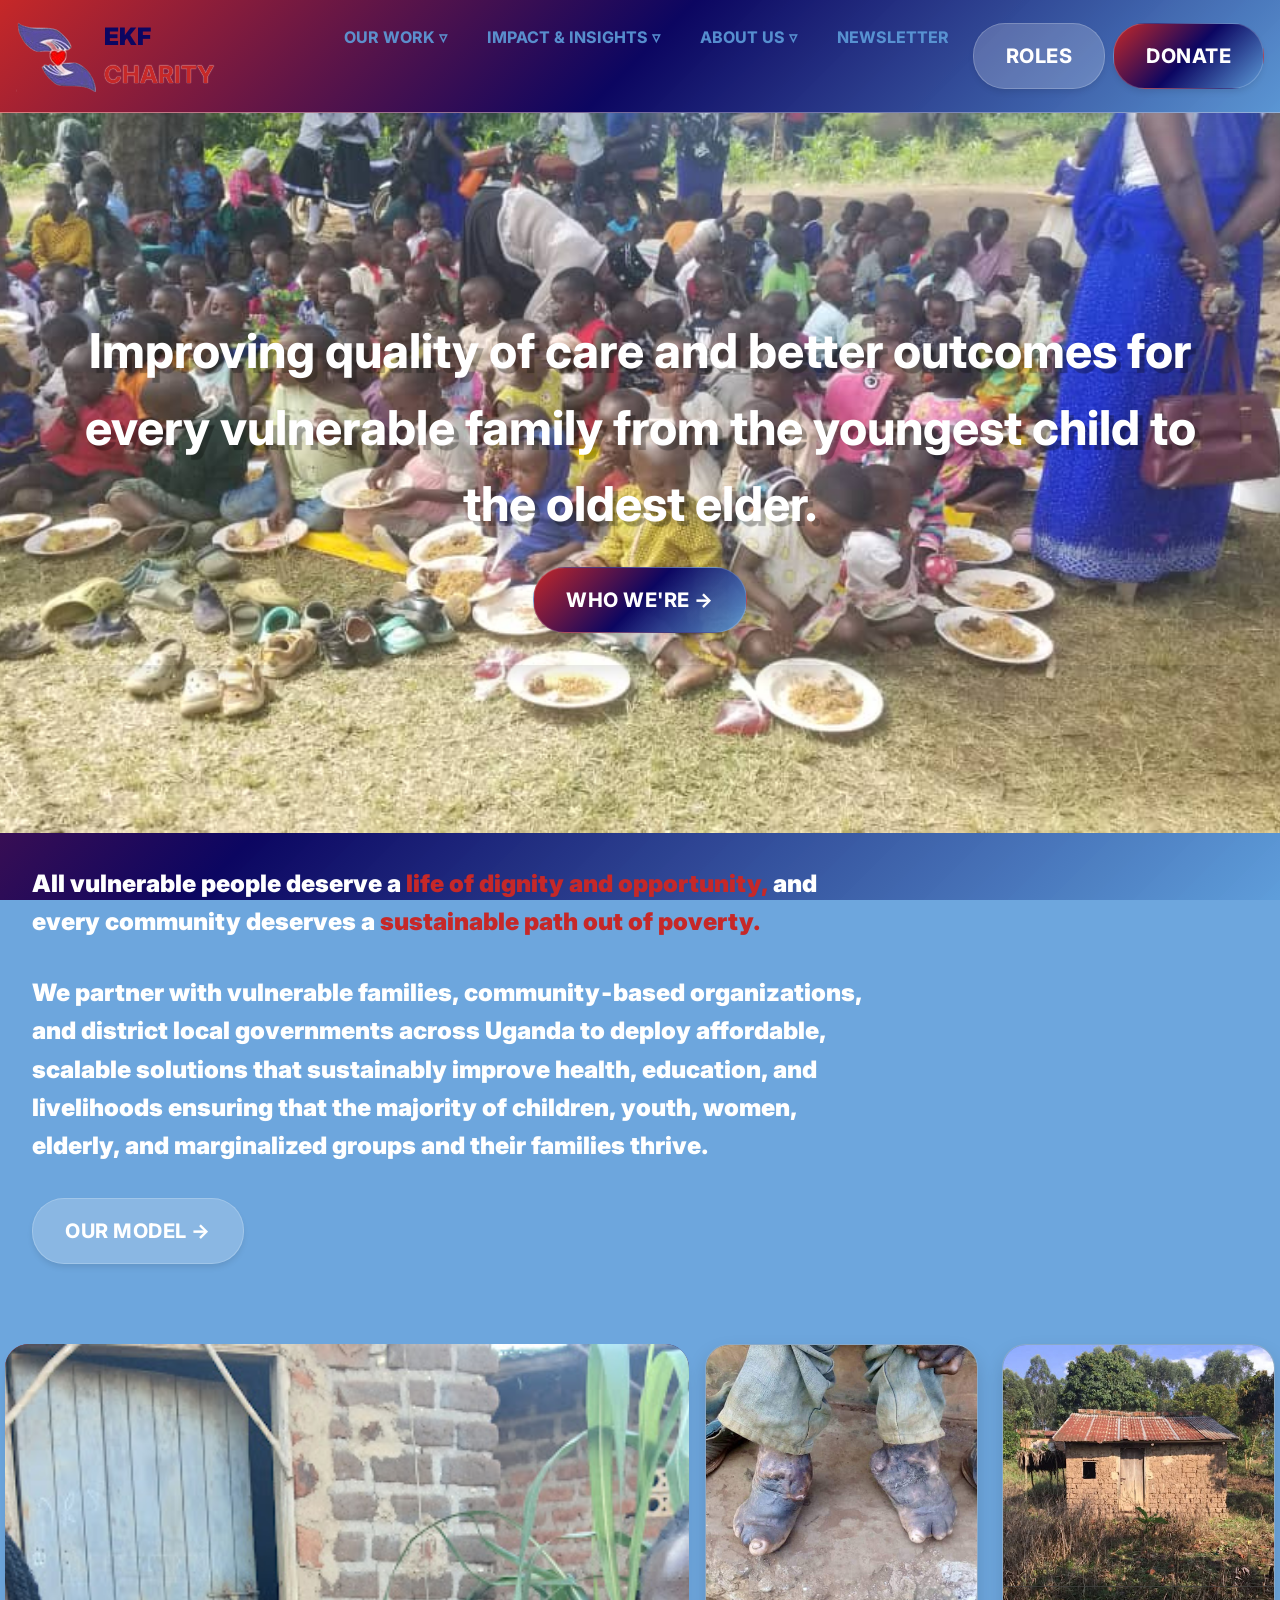
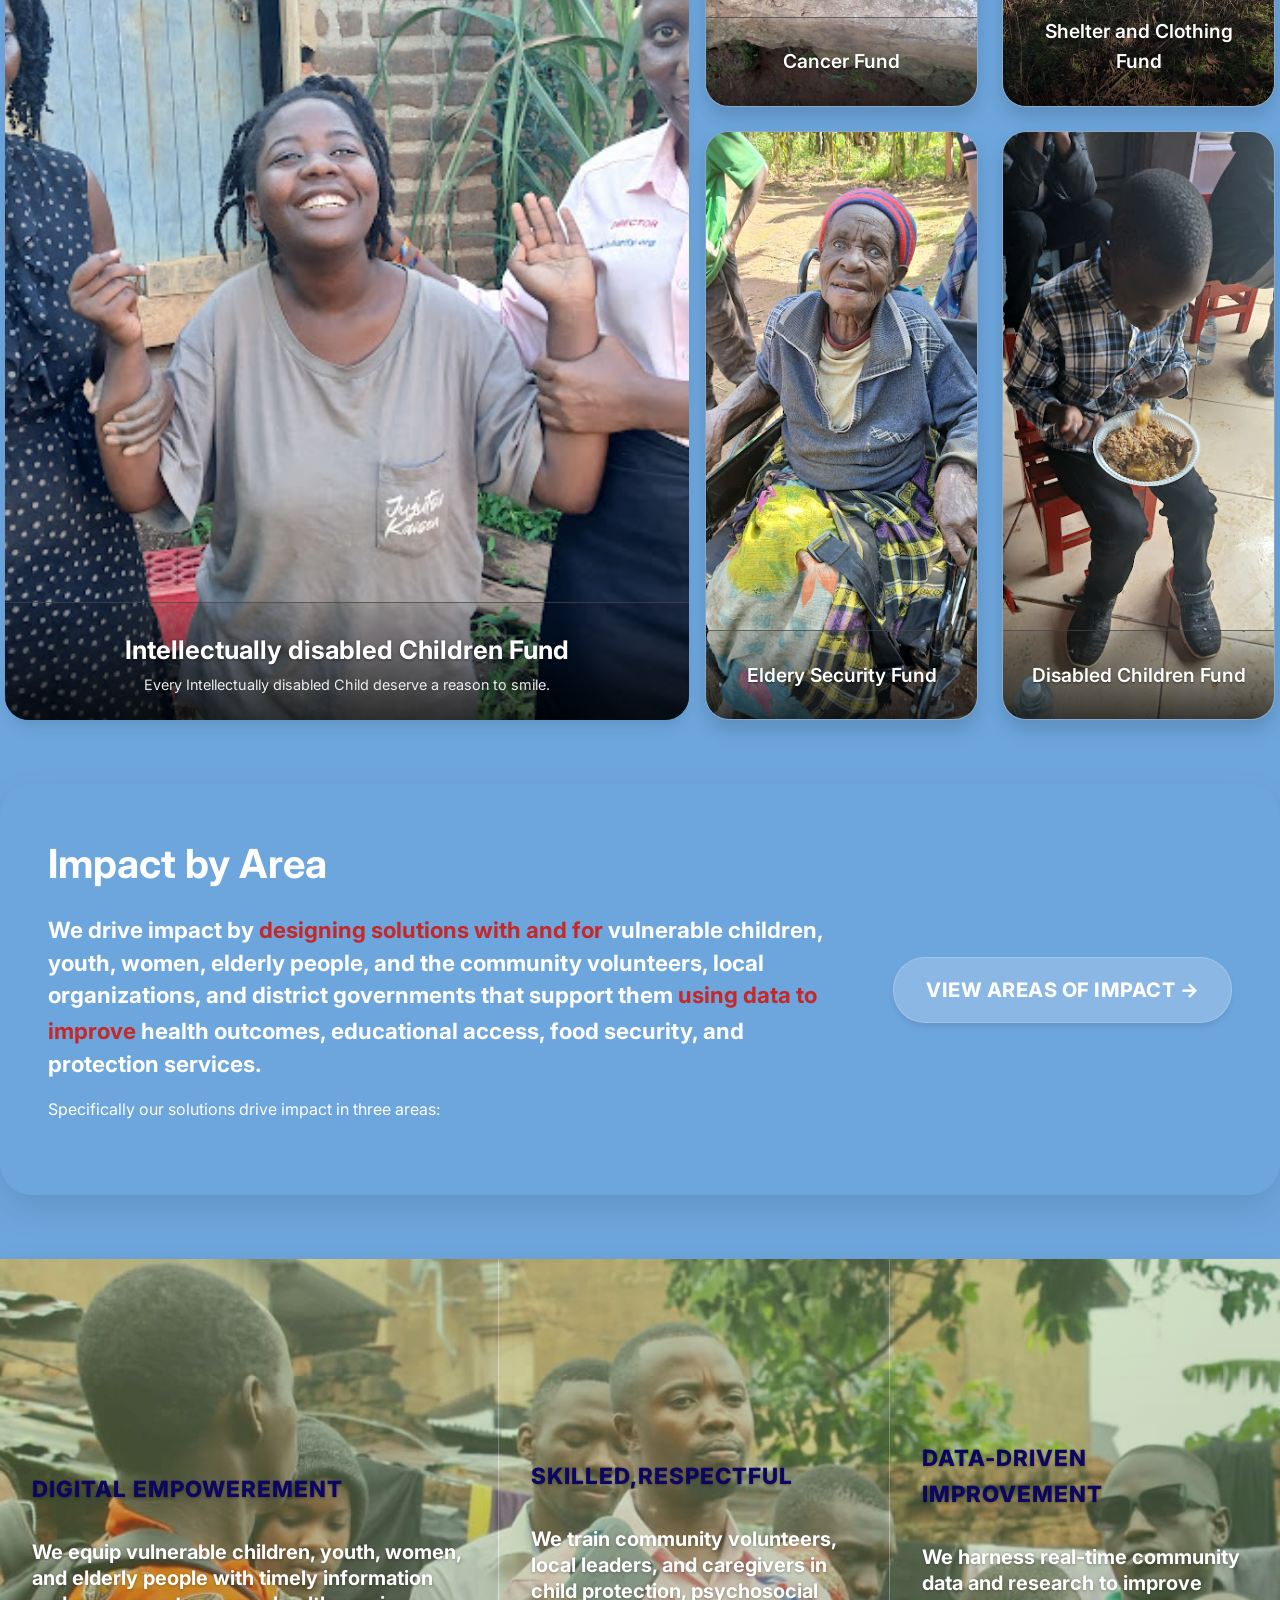
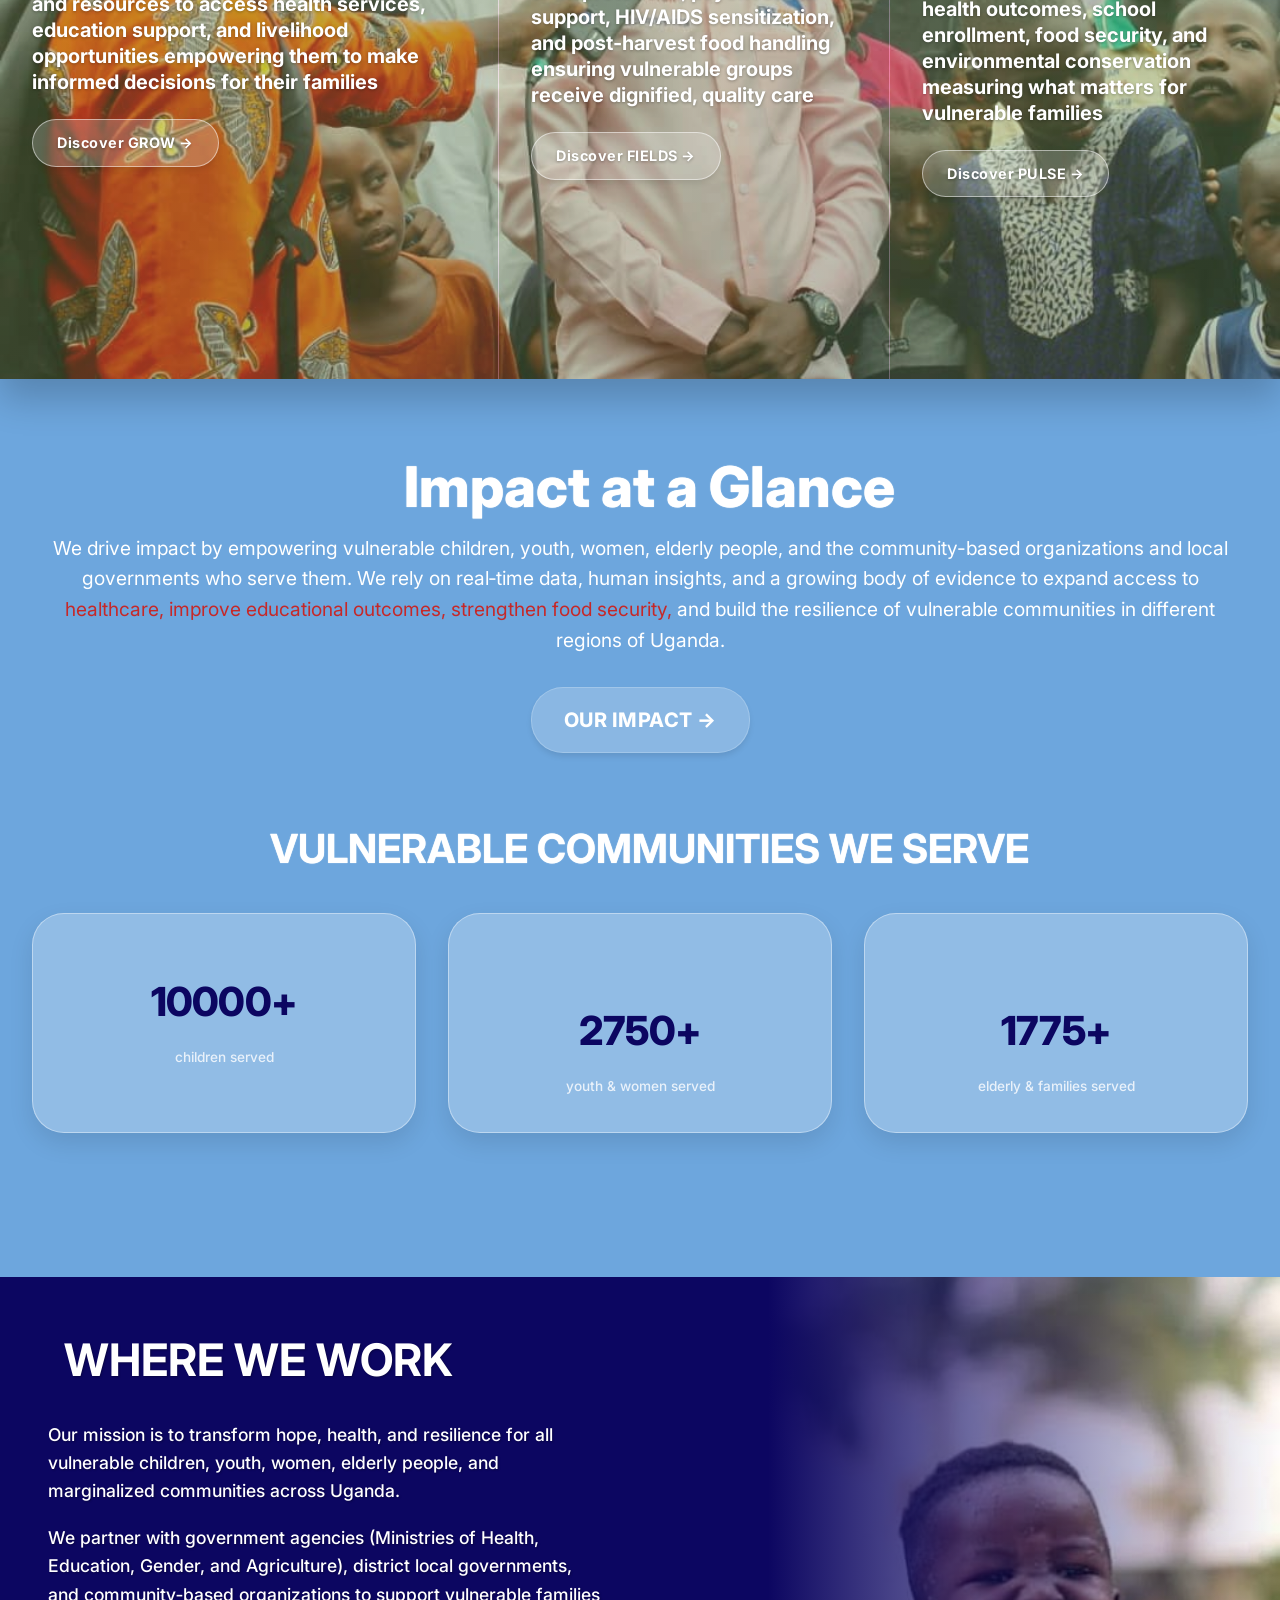
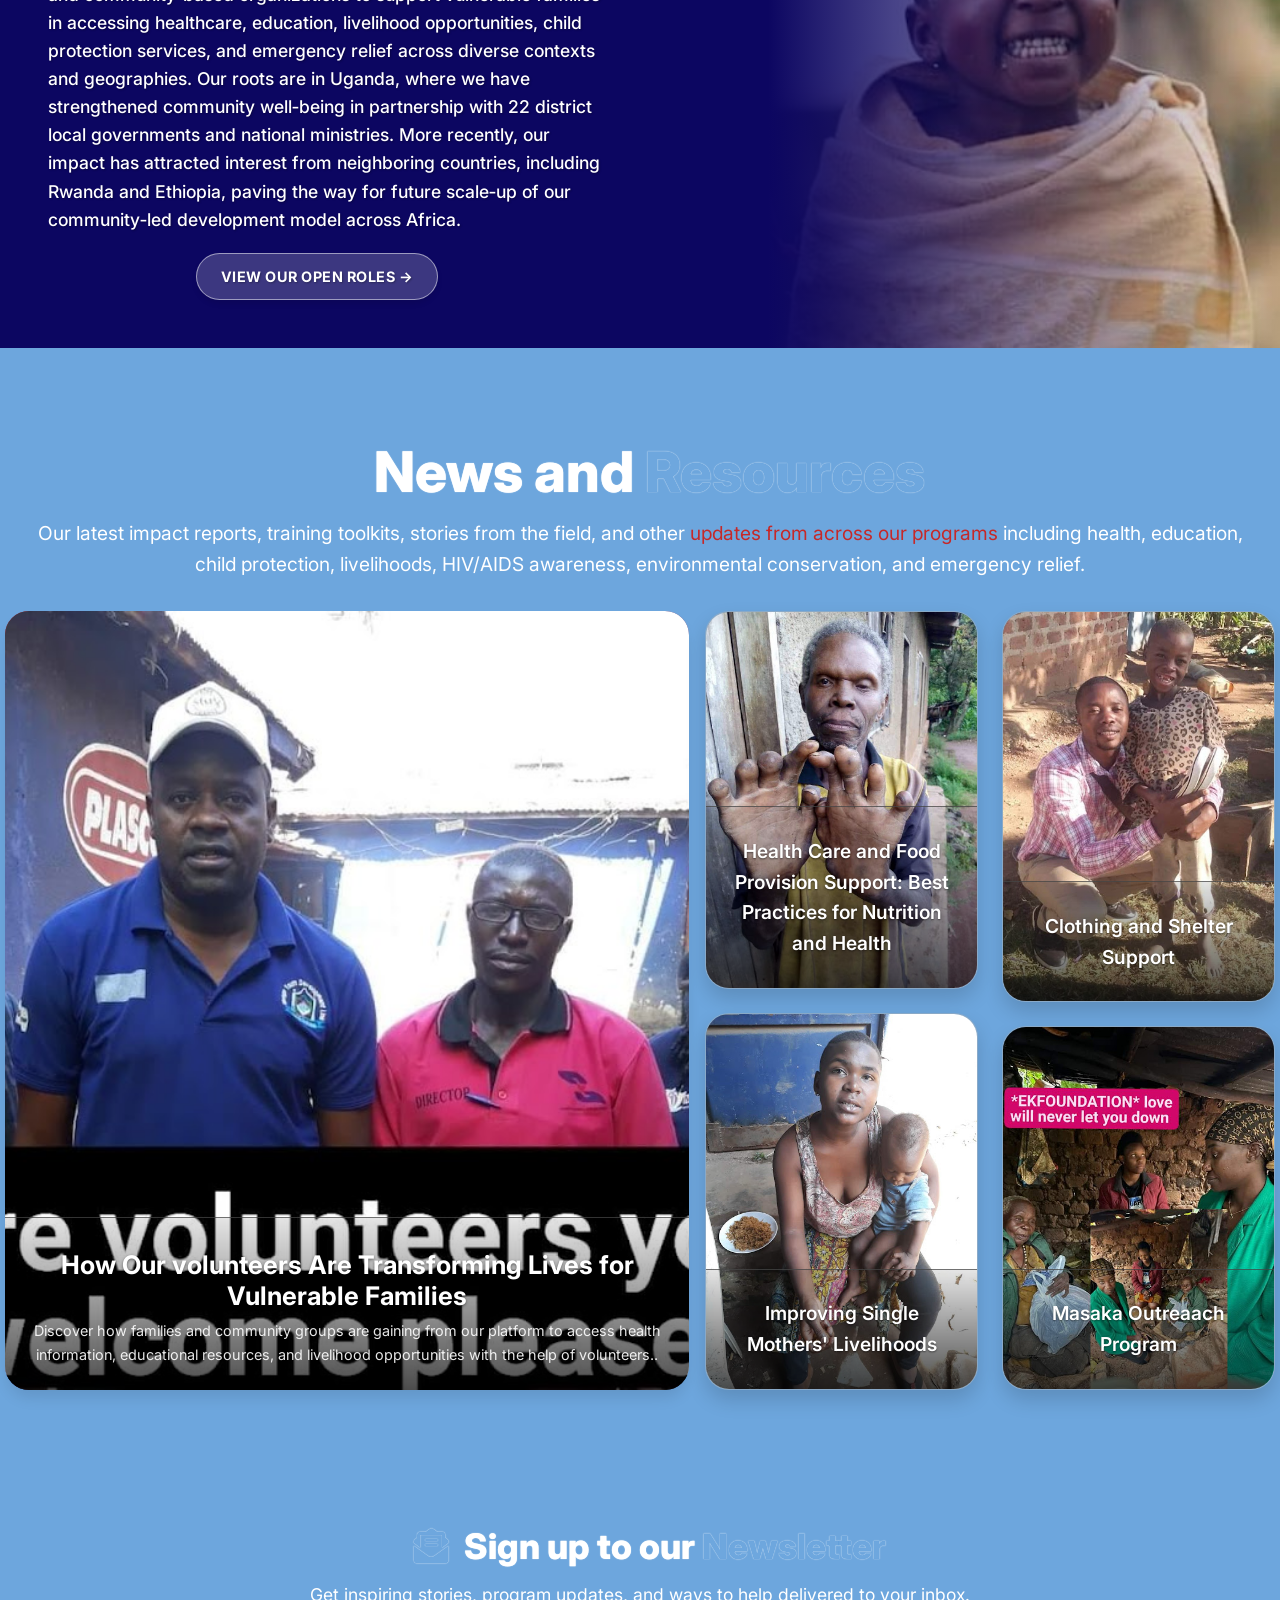
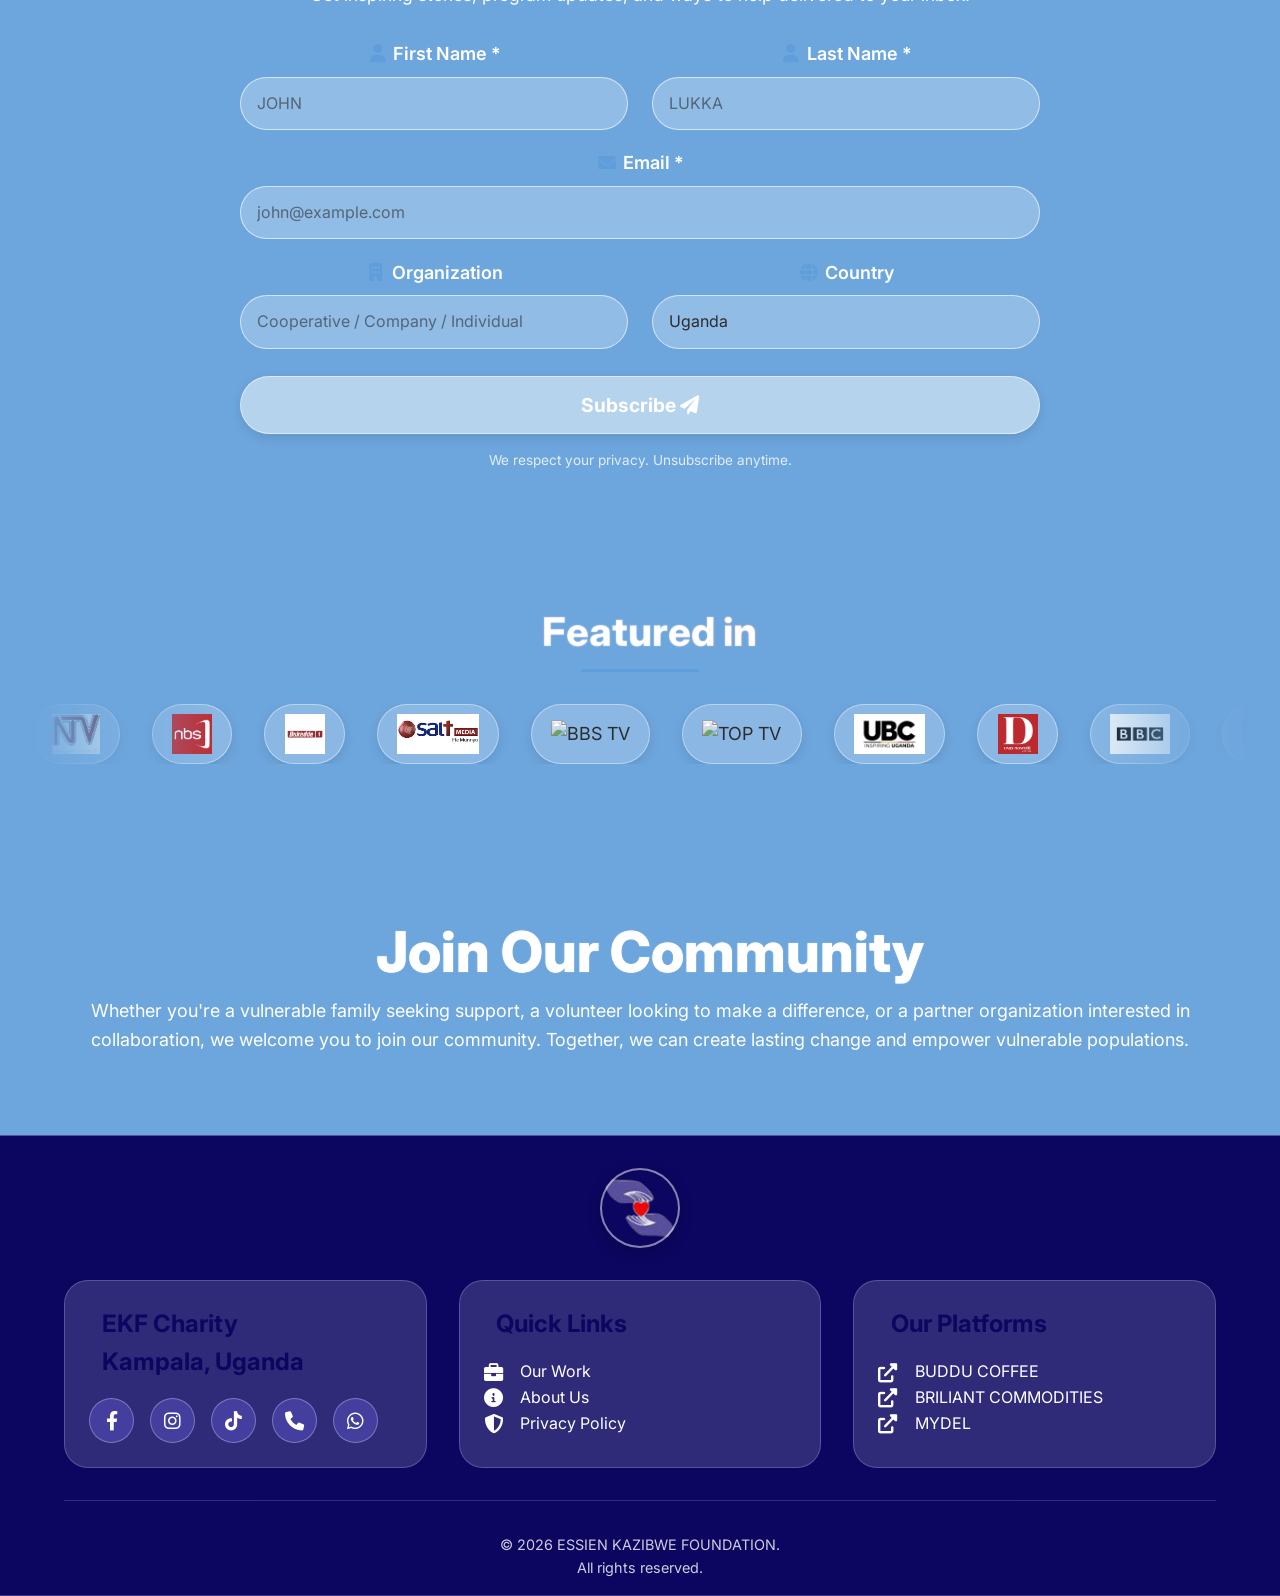
==== commit 2560f4c6: "Add files via upload" ====
--- a/index.html
+++ b/index.html
@@ -433,13 +433,10 @@
                     </div>
                 </section>
             </section>
-
              <section class="about-section" id="mission-vision">
                 <h2>Join Our Community</h2>
                 <p>Whether you're a vulnerable family seeking support, a volunteer looking to make a difference, or a partner organization interested in collaboration, we welcome you to join our community. Together, we can create lasting change and empower vulnerable populations.</p>
             </section>
-
-
             <!-- SIGNUP PAGE -->
             <section id="signup" class="page" style="display: none;">
                 <div class="form-container">
@@ -485,8 +482,8 @@
                 <li><a href="#newsletter">Newsletter</a></li>
             </ul>
             <div class="sidebar-footer">
-                <p>📞 <a href="tel:+256751545436">Call Now</a></p>
-                <p>💬 <a href="https://wa.me/256701715505" target="_blank">WhatsApp</a></p>
+                <p><i class="fas fa-phone"></i> <a href="tel:+256751545436">Call Now</a></p>
+                <p><i class="fab fa-whatsapp"></i> <a href="https://wa.me/256701715505" target="_blank">WhatsApp</a></p>
                 <div class="social-links">
                     <a href="#"><i class="fab fa-facebook"></i></a>
                     <a href="#"><i class="fab fa-twitter"></i></a>
@@ -509,7 +506,7 @@
                     <div class="social-links">
                         <a href="https://facebook.com/@ekfcharity" class="social-icon" target="_blank"><i class="fab fa-facebook-f"></i></a>
                         <a href="https://instagram.com/@ekfcharity" class="social-icon" target="_blank"><i class="fab fa-instagram"></i></a>
-                        <a href="https://www.tiktok.com/@ekfcharity" class="social-icon" target="_blank"><i class="fab fa-tiktok"></i></a>
+                        <a href="https://www.tiktok.com/@ekfcharity.oficialpage" class="social-icon" target="_blank"><i class="fab fa-tiktok"></i></a>
                         <a href="tel:+256751545436" class="social-icon" target="_blank"><i class="fas fa-phone"></i></a>
                         <a href="https://wa.me/256751545436" class="social-icon" target="_blank"><i class="fab fa-whatsapp"></i></a>
                     </div>
@@ -523,8 +520,8 @@
                 <div class="footer-section">
                     <h4>Our Platforms</h4>
                     <a href="https://buddu-coffee.vercel.app" target="_blank"><i class="fas fa-external-link-alt"></i> BUDDU COFFEE</a>
-                    <a href="https://buddu-coffee.vercel.app" target="_blank"><i class="fas fa-external-link-alt"></i> BRILIANT COMMODITIES</a>
-                    <a href="https://buddu-coffee.vercel.app" target="_blank"><i class="fas fa-external-link-alt"></i> MYDEL</a>
+                    <a href="https://brilliantcommodities.net/" target="_blank"><i class="fas fa-external-link-alt"></i> BRILIANT COMMODITIES</a>
+                    <a href="https://ngobase.org/" target="_blank"><i class="fas fa-external-link-alt"></i> MYDEL</a>
                 </div>
             </div>
             <div class="footer-bottom">
--- a/style.css
+++ b/style.css
@@ -357,8 +357,8 @@
   }
 }
 
-.responsive-small p { font-size: 0.2rem; }
-.responsive-small h2, h2, h3, h4 { font-size: 0.5rem; }
+.responsive-small p { font-size: 0.6rem; }
+.responsive-small h2, h2, h3, h4 { font-size: 0.2rem; }
 
 /* Fixed Glassy Button */
 .fixed-glass-btn {
@@ -1433,10 +1433,7 @@
 }
 .price-section h2, .gallery-section h2 {    
   font-size: 2.5rem;
-  background: var(--hero-bg);
-  -webkit-background-clip: text;
-  background-clip: text;
-  color: transparent;
+  color: var(--white);
   margin-bottom: 2rem;
   font-weight: 700;
   display: inline-block;
@@ -2217,6 +2214,17 @@
 }
 
 /* role page */
+.role-mobile {
+  display: none;
+}
+@media (max-width: 900px) {
+.role-desktop {
+  display: none;
+}
+.role-mobile {
+  display: block;
+}
+}
 .role-grid {
   display: grid;
   grid-template-columns: repeat(auto-fit, minmax(250px, 1fr));
@@ -2632,7 +2640,7 @@
   transition: all 0.3s ease;
 }
 
-.split-section.mobile-work {
+.mobile-work {
   display: none;
 }
 
@@ -2765,7 +2773,7 @@
   .split-section.desktop-work {
     display: none;
   }
-  .split-section.mobile-work {
+  .mobile-work {
     display: block;
   }
   .grow-image img {
